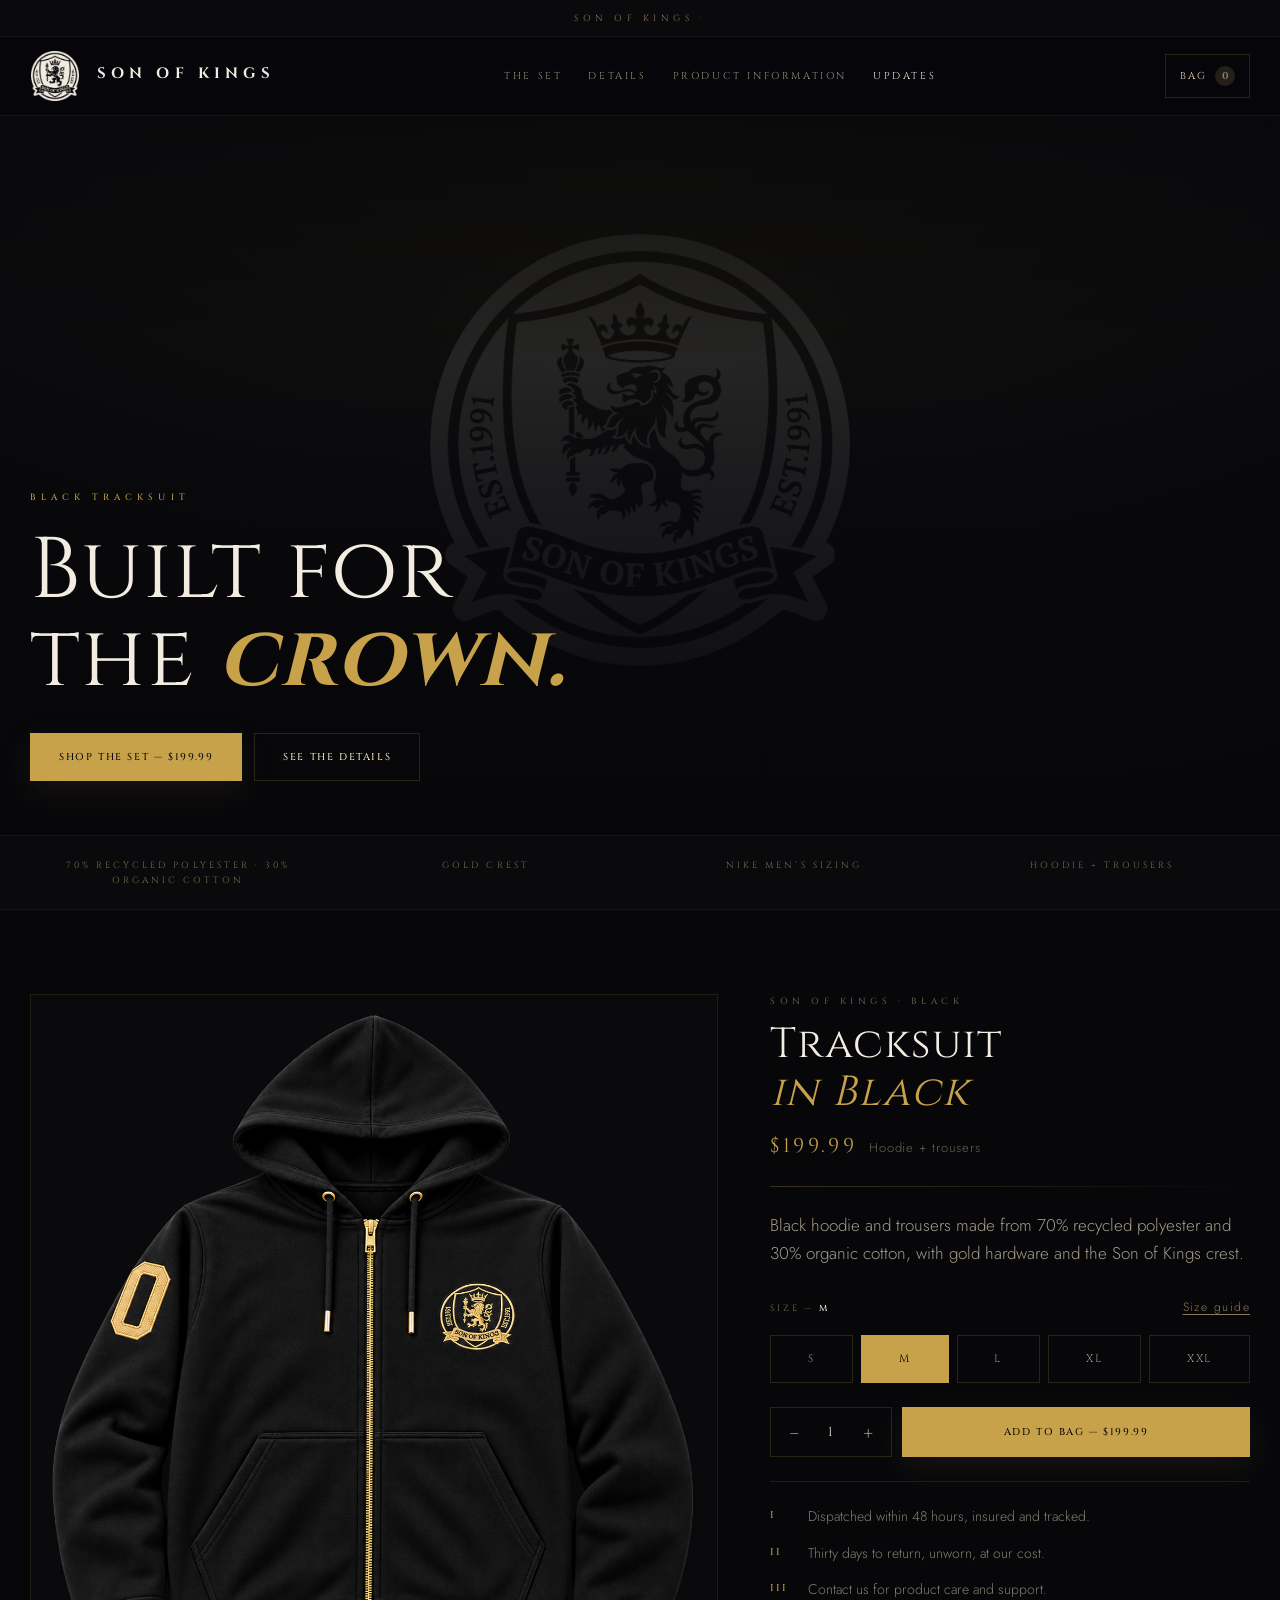
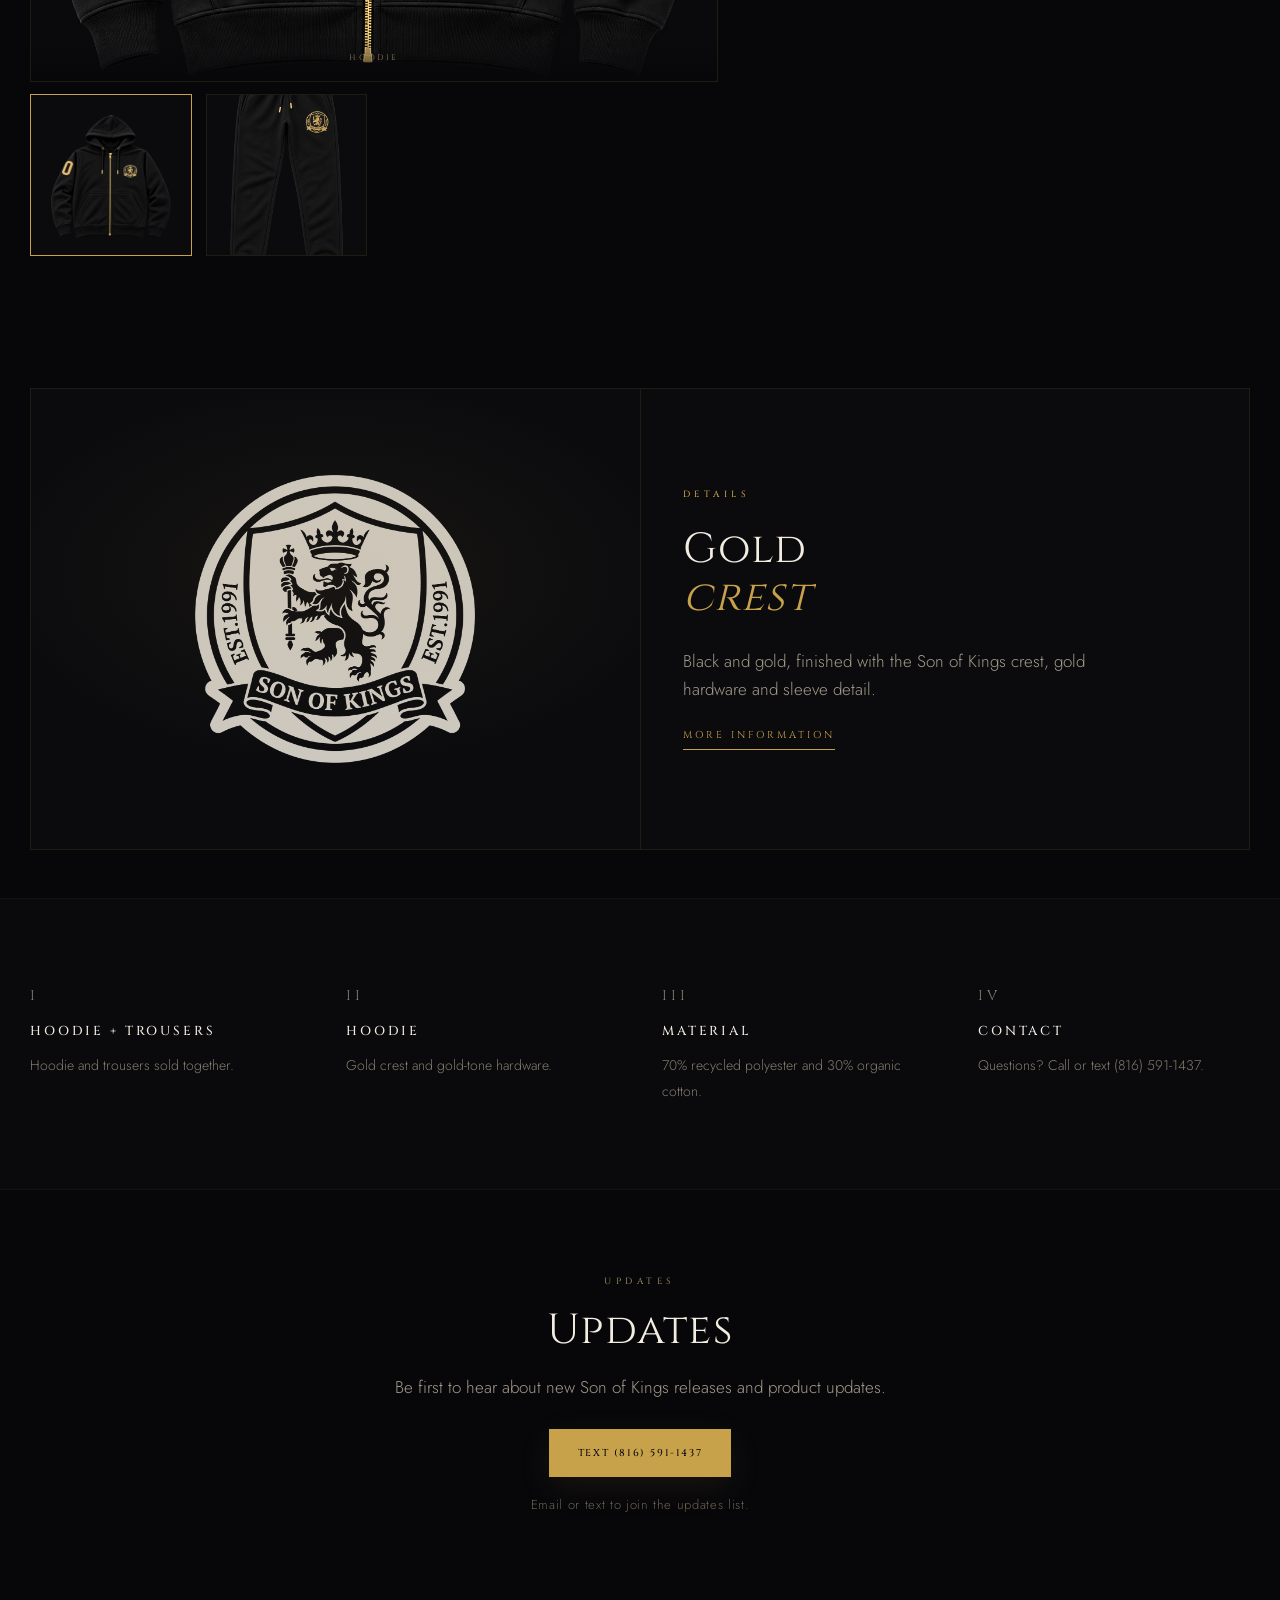
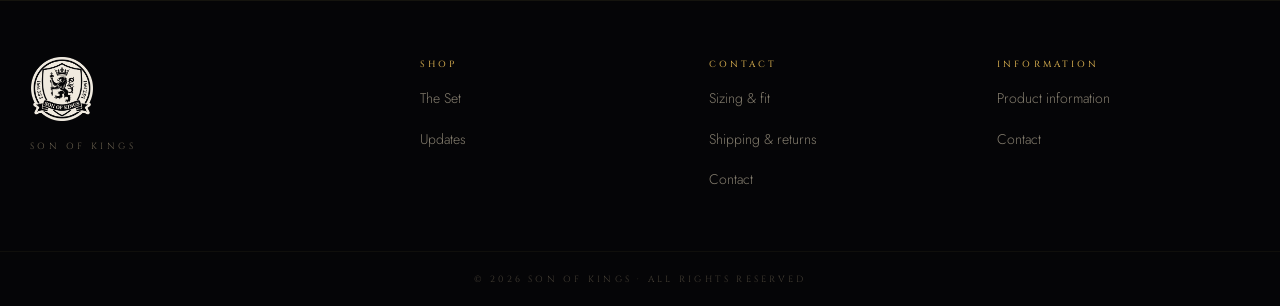
==== index.html @ e224e596 "Remove email option from updates section" ====
<!doctype html>
<html lang="en">
<head>
<meta charset="utf-8">
<meta name="viewport" content="width=device-width, initial-scale=1, viewport-fit=cover">
<title>Son of Kings — Black Tracksuit</title>
<meta name="description" content="Son of Kings presents the Crest Tracksuit in black: 70% recycled polyester and 30% organic cotton with signature gold detailing. $199.99.">
<meta name="theme-color" content="#07070a">
<meta name="color-scheme" content="dark">
<link rel="canonical" href="https://sonofkings.com/">

<meta property="og:type" content="website">
<meta property="og:site_name" content="Son of Kings">
<meta property="og:title" content="Son of Kings — Black Tracksuit">
<meta property="og:description" content="The Son of Kings Crest Tracksuit in black. 70% recycled polyester, 30% organic cotton, signature gold detailing.">
<meta property="og:image" content="assets/img/og-card.jpg">
<meta property="og:image:width" content="1200">
<meta property="og:image:height" content="630">
<meta name="twitter:card" content="summary_large_image">
<meta name="twitter:title" content="Son of Kings — Black Tracksuit">
<meta name="twitter:description" content="One set. Nothing else needed. An edition of one hundred and twenty.">
<meta name="twitter:image" content="assets/img/og-card.jpg">

<link rel="icon" href="assets/img/favicon.ico" sizes="any">
<link rel="apple-touch-icon" href="assets/img/apple-touch-icon.png">
<link rel="manifest" href="site.webmanifest">

<link rel="preload" href="assets/fonts/cinzel-latin.woff2" as="font" type="font/woff2" crossorigin>
<link rel="preload" href="assets/fonts/jost-latin.woff2" as="font" type="font/woff2" crossorigin>
<link rel="stylesheet" href="assets/css/site.css">
</head>
<body>

<a class="skip" href="#main">Skip to content</a>

<noscript>
  <p class="nojs-note">The bag needs JavaScript. To order without it, email
  <a href="mailto:MuhammadAsjad.RehmanHashmi@gmail.com?subject=Son%20of%20Kings%20order">MuhammadAsjad.RehmanHashmi@gmail.com</a>
  with your size.</p>
</noscript>

<p class="announce">SON OF KINGS · </p>

<header class="header">
  <div class="header__bar">
    <a class="brand" href="#main" aria-label="Son of Kings — home">
      <img src="assets/img/crest@480.png" alt="" width="480" height="493" fetchpriority="high" decoding="async">
      <span class="brand__lines">
        <span class="brand__name">SON OF KINGS</span>
        <span class="brand__sub"></span>
      </span>
    </a>

    <nav class="nav" aria-label="Primary">
      <a href="#product">The Set</a>
      <a href="#atelier">Details</a>
      <a href="#heritage">Product information</a>
      <a href="#club">Updates</a>
    </nav>

    <div class="header__actions">
      <button class="bag-btn" id="bag-open" type="button" aria-haspopup="dialog" aria-controls="bag">
        <span class="bag-btn__label">Bag</span>
        <span class="bag-btn__count" id="bag-count" data-empty="true" aria-hidden="true">0</span>
        <span class="vh" id="bag-count-text">Bag, 0 items</span>
      </button>
      <button class="burger" id="nav-open" type="button" aria-expanded="false" aria-controls="mobile-nav">
        <span></span>
        <span class="vh">Open menu</span>
      </button>
    </div>
  </div>
</header>

<div class="mobile-nav" id="mobile-nav" role="dialog" aria-modal="true" aria-label="Menu" hidden>
  <div class="mobile-nav__top">
    <button class="icon-btn" id="nav-close" type="button">×<span class="vh">Close menu</span></button>
  </div>
  <nav class="mobile-nav__list" aria-label="Mobile">
    <a href="#product">The Set</a>
    <a href="#atelier">Details</a>
    <a href="#heritage">Product information</a>
    <a href="#club">Updates</a>
  </nav>
  <div class="mobile-nav__foot">
    <p class="eyebrow"></p>
  </div>
</div>

<main id="main">

  <section class="hero" aria-labelledby="hero-title">
    <div class="hero__art" aria-hidden="true">
      <img src="assets/img/crest.png" alt="" width="960" height="987" decoding="async">
    </div>
    <div class="hero__scrim" aria-hidden="true"></div>
    <div class="hero__body">
      <p class="eyebrow hero__eyebrow">BLACK TRACKSUIT</p>
      <h1 id="hero-title">Built for the <em>crown.</em></h1>
      <div class="hero__cta">
        <a class="btn btn--gold" href="#product">SHOP THE SET — $199.99</a>
        <a class="btn btn--ghost" href="#atelier">SEE THE DETAILS</a>
      </div>
    </div>
  </section>

  <div class="specs">
    <ul>
      <li>70% Recycled Polyester · 30% Organic Cotton</li>
      <li>Gold Crest</li>
      <li>Nike Men’s Sizing</li>
      <li>Hoodie + Trousers</li>
    </ul>
  </div>

  <section class="section shell" id="product" aria-labelledby="product-title">
    <div class="product">

      <div class="gallery">
        <div class="gallery__stage">
          

          <figure class="plate plate--front" id="plate-front" data-active="true">
            <span class="plate__inner">
              <img class="plate__crest" src="assets/img/crest.png" alt="The Son of Kings crest: a crowned lion rampant on a shield, above a banner reading Son of Kings." width="960" height="987" decoding="async">
            </span>
            <figcaption class="plate__caption">Hoodie</figcaption>
          </figure>

          <figure class="plate plate--back" id="plate-back">
            <span class="plate__inner">
              <span class="plate__word">SON<br>OF KINGS</span>
              <img class="plate__crest" src="assets/img/crest@480.png" alt="" width="480" height="493" loading="lazy" decoding="async">
            </span>
            <figcaption class="plate__caption">Trousers</figcaption>
          </figure>

          
        </div>

        <div class="thumbs" role="group" aria-label="Choose a view">
          <button class="thumb" type="button" aria-pressed="true" data-view="front">
            <span class="plate plate--front" aria-hidden="true"><span class="plate__inner"><img class="plate__crest" src="assets/img/crest@480.png" alt="" width="480" height="493" loading="lazy" decoding="async"></span></span>
            <span class="vh">Front</span>
          </button>
          <button class="thumb" type="button" aria-pressed="false" data-view="back">
            <span class="plate plate--back" aria-hidden="true"><span class="plate__inner"><span class="plate__word">SON<br>OF KINGS</span><img class="plate__crest" src="assets/img/crest@480.png" alt="" width="480" height="493" loading="lazy" decoding="async"></span></span>
            <span class="vh">Reverse</span>
          </button>
          
        </div>
      </div>

      <div class="detail">
        <div class="detail__head">
          <p class="eyebrow">SON OF KINGS · BLACK</p>
          <h2 class="h2" id="product-title">Tracksuit<br><em>in Black</em></h2>
          <p class="detail__price">
            <b>$199.99</b>
            <span>Hoodie + trousers</span>
          </p>
        </div>

        <div class="rule-fade"></div>

        <p class="lede" style="max-width:52ch">Black hoodie and trousers made from 70% recycled polyester and 30% organic cotton, with gold hardware and the Son of Kings crest.</p>

        <div class="sizes">
          <div class="sizes__head">
            <p class="sizes__label">Size — <b id="size-current">M</b></p>
            <button class="sizes__toggle" id="guide-toggle" type="button" aria-expanded="false" aria-controls="size-guide">Size guide</button>
          </div>

          <div class="size-list" id="size-list" role="radiogroup" aria-label="Choose a size">
            <button class="size" type="button" role="radio" aria-checked="false" data-size="S" tabindex="-1">S</button>
            <button class="size" type="button" role="radio" aria-checked="true" data-size="M">M</button>
            <button class="size" type="button" role="radio" aria-checked="false" data-size="L" tabindex="-1">L</button>
            <button class="size" type="button" role="radio" aria-checked="false" data-size="XL" tabindex="-1">XL</button>
            <button class="size" type="button" role="radio" aria-checked="false" data-size="XXL" tabindex="-1">XXL</button>
          </div>

          <div class="guide" id="size-guide" hidden>
            <p class="guide__head">Nike Men’s Tops Alpha sizing</p>
            <p class="guide__note">Son of Kings uses Nike Men’s Tops Alpha sizing as its only sizing standard. Use the official Nike size guide for body measurements and fit guidance.</p>
            <a class="link-rule" href="https://www.nike.com/size-fit/mens_tops_alpha" target="_blank" rel="noopener noreferrer">Open Nike Men’s Tops Alpha size guide</a>
          </div>
        </div>

        <div class="buy">
          <div class="qty">
            <button id="qty-dec" type="button" aria-label="Decrease quantity">&minus;</button>
            <output id="qty-value" for="qty-dec qty-inc" aria-live="polite">1</output>
            <button id="qty-inc" type="button" aria-label="Increase quantity">+</button>
          </div>
          <button class="btn btn--gold" id="add-to-bag" type="button">Add to bag — $199.99</button>
        </div>

        <ul class="terms" id="terms">
          <li><b>I</b><span>Dispatched within 48 hours, insured and tracked.</span></li>
          <li><b>II</b><span>Thirty days to return, unworn, at our cost.</span></li>
          <li><b>III</b><span>Contact us for product care and support.</span></li>
        </ul>
      </div>
    </div>
  </section>

  <section class="section section--tight shell" id="atelier" aria-labelledby="atelier-title">
    <div class="atelier">
      <div class="atelier__art">
        <img src="assets/img/crest.png" alt="" width="960" height="987" loading="lazy" decoding="async">
      </div>
      <div class="atelier__body">
        <p class="eyebrow eyebrow--gold">Details</p>
        <h2 class="h2" id="atelier-title">Gold<br><em>crest</em></h2>
        <p class="lede" style="max-width:44ch">Black and gold, finished with the Son of Kings crest, gold hardware and sleeve detail.</p>
        <a class="link-rule" href="#heritage">More information</a>
      </div>
    </div>
  </section>

  <section class="heritage" id="heritage" aria-labelledby="heritage-title">
    <div class="section shell">
      <h2 class="vh" id="heritage-title">Product information</h2>
      <div class="heritage__grid">
        <div class="heritage__item">
          <p class="heritage__num">I</p>
          <h3>Hoodie + trousers</h3>
          <p>Hoodie and trousers sold together.</p>
        </div>
        <div class="heritage__item">
          <p class="heritage__num">II</p>
          <h3>Hoodie</h3>
          <p>Gold crest and gold-tone hardware.</p>
        </div>
        <div class="heritage__item">
          <p class="heritage__num">III</p>
          <h3>Material</h3>
          <p>70% recycled polyester and 30% organic cotton.</p>
        </div>
        <div class="heritage__item">
          <p class="heritage__num">IV</p>
          <h3>Contact</h3>
          <p>Questions? Call or text (816) 591-1437.</p>
        </div>
      </div>
    </div>
  </section>

  <section class="section shell" id="club" aria-labelledby="club-title">
    <div class="club">
      <p class="eyebrow">Updates</p>
      <h2 class="h2" id="club-title" style="max-width:22ch">Updates</h2>
      <p class="lede">Be first to hear about new Son of Kings releases and product updates.</p>
      <div class="club__actions">
        <a class="btn btn--gold" id="club-sms" href="#">Text</a>
      </div>
      <p class="club__note" id="club-note">Opens a message with your request ready to send.</p>
    </div>
  </section>

</main>

<footer class="footer">
  <div class="footer__grid shell">
    <div class="footer__brand">
      <img src="assets/img/crest@480.png" alt="" width="480" height="493" loading="lazy" decoding="async">
      <p>Son of Kings<br></p>
    </div>
    <nav class="footer__col" aria-labelledby="f-shop">
      <h2 id="f-shop">Shop</h2>
      <a href="#product">The Set</a>
      <a href="#club">Updates</a>
    </nav>
    <nav class="footer__col" aria-labelledby="f-care">
      <h2 id="f-care">Contact</h2>
      <a href="#size-guide" data-open-guide>Sizing &amp; fit</a>
      <a href="#terms">Shipping & returns</a>
      <a href="#atelier">Contact</a>
    </nav>
    <nav class="footer__col" aria-labelledby="f-house">
      <h2 id="f-house">Information</h2>
      <a href="#heritage">Product information</a>
      <a href="sms:+18165911437">Contact</a>
    </nav>
  </div>
  <p class="footer__base">© <span id="year">2026</span> Son of Kings · All rights reserved</p>
</footer>

<div class="bag" id="bag" role="dialog" aria-modal="true" aria-labelledby="bag-title" hidden>
  <div class="bag__scrim" data-bag-close></div>
  <aside class="bag__panel">
    <div class="bag__head">
      <h2 id="bag-title">Your bag</h2>
      <button class="icon-btn" id="bag-close" type="button">×<span class="vh">Close bag</span></button>
    </div>
    <div class="bag__body" id="bag-body"></div>
    <div class="bag__foot">
      <p class="bag__total"><span>Subtotal</span><span id="bag-total">$0.00</span></p>
      <p class="bag__note">Shipping details confirmed with your order.</p>
      <button class="btn btn--gold btn--block" id="checkout" type="button">Proceed to checkout</button>
    </div>
  </aside>
</div>

<div class="buybar" id="buybar" aria-hidden="true">
  <p class="buybar__price"><b>$199.99</b><span id="buybar-size">Size M</span></p>
  <button class="btn btn--gold" id="buybar-add" type="button" tabindex="-1">Add to bag</button>
</div>

<p class="toast" id="toast" role="status" aria-live="polite"></p>

<script type="application/ld+json">
{
  "@context": "https://schema.org",
  "@type": "Product",
  "name": "Son of Kings Crest Tracksuit in Black",
  "brand": { "@type": "Brand", "name": "Son of Kings" },
  "description": "Black hoodie and trouser tracksuit made from 70% recycled polyester and 30% organic cotton with signature gold Son of Kings detailing.",
  "image": "assets/img/og-card.jpg",
  "material": "70% recycled polyester / 30% organic cotton",
  "color": "Black",
  "offers": {
    "@type": "Offer",
    "price": "199.99",
    "priceCurrency": "USD",
    "availability": "https://schema.org/InStock",
    "itemCondition": "https://schema.org/NewCondition"
  }
}
</script>

<script src="assets/js/site.js" defer></script>
</body>
</html>
---- assets/css/site.css ----
/* ==========================================================================
   Son of Kings — house stylesheet
   Dark ground, gold hairlines, Cinzel display over Jost text.
   Mobile-first: single column by default, layout widens at 700 / 900 / 1100.
   ========================================================================== */

/* ---------- Fonts (self-hosted, no third-party requests) ---------- */
@font-face {
  font-family: 'Cinzel';
  font-style: normal;
  font-weight: 400 900;
  font-display: swap;
  src: url('../fonts/cinzel-latin.woff2') format('woff2');
  unicode-range: U+0000-00FF, U+0131, U+0152-0153, U+02BB-02BC, U+02C6, U+02DA,
    U+02DC, U+0304, U+0308, U+0329, U+2000-206F, U+20AC, U+2122, U+2191, U+2193,
    U+2212, U+2215, U+FEFF, U+FFFD;
}
@font-face {
  font-family: 'Cinzel';
  font-style: normal;
  font-weight: 400 900;
  font-display: swap;
  src: url('../fonts/cinzel-latin-ext.woff2') format('woff2');
  unicode-range: U+0100-02BA, U+02BD-02C5, U+02C7-02CC, U+02CE-02D7, U+02DD-02FF,
    U+0304, U+0308, U+0329, U+1D00-1DBF, U+1E00-1E9F, U+1EF2-1EFF, U+2020,
    U+20A0-20AB, U+20AD-20C0, U+2113, U+2C60-2C7F, U+A720-A7FF;
}
@font-face {
  font-family: 'Jost';
  font-style: normal;
  font-weight: 200 600;
  font-display: swap;
  src: url('../fonts/jost-latin.woff2') format('woff2');
  unicode-range: U+0000-00FF, U+0131, U+0152-0153, U+02BB-02BC, U+02C6, U+02DA,
    U+02DC, U+0304, U+0308, U+0329, U+2000-206F, U+20AC, U+2122, U+2191, U+2193,
    U+2212, U+2215, U+FEFF, U+FFFD;
}
@font-face {
  font-family: 'Jost';
  font-style: normal;
  font-weight: 200 600;
  font-display: swap;
  src: url('../fonts/jost-latin-ext.woff2') format('woff2');
  unicode-range: U+0100-02BA, U+02BD-02C5, U+02C7-02CC, U+02CE-02D7, U+02DD-02FF,
    U+0304, U+0308, U+0329, U+1D00-1DBF, U+1E00-1E9F, U+1EF2-1EFF, U+2020,
    U+20A0-20AB, U+20AD-20C0, U+2113, U+2C60-2C7F, U+A720-A7FF;
}

/* ---------- Tokens ---------- */
:root {
  --ink:        #07070a;
  --ink-raised: #0a0a0d;
  --ink-panel:  #0b0b0e;
  --ink-deep:   #050507;

  --rule:       #15140e;
  --rule-lit:   #1f1c14;
  --rule-edge:  #2a2418;

  --cream:      #f2ece1;
  --body:       #a39b89;
  --muted:      #847d6e;
  --faint:      #6b6250;

  --gold:       #c8a24a;
  --gold-lit:   #f0e2b8;
  --gold-dim:   #8d7d57;

  --display: 'Cinzel', 'Times New Roman', Georgia, serif;
  --text: 'Jost', ui-sans-serif, system-ui, -apple-system, 'Segoe UI', sans-serif;

  --shell: 1360px;
  --gut: 20px;
  --header-h: 68px;

  --ease: cubic-bezier(.22, .61, .36, 1);
}

@media (min-width: 700px) { :root { --gut: 30px; --header-h: 78px; } }

/* ---------- Reset ---------- */
*, *::before, *::after { box-sizing: border-box; }
* { margin: 0; padding: 0; }

html {
  background: var(--ink);
  -webkit-text-size-adjust: 100%;
  scroll-behavior: smooth;
  /* Anchored sections must clear the sticky header. */
  scroll-padding-top: calc(var(--header-h) + 12px);
}

body {
  background: var(--ink);
  color: var(--cream);
  font-family: var(--text);
  font-weight: 300;
  font-size: 16px;
  line-height: 1.6;
  min-height: 100svh;
  overflow-x: hidden;
  -webkit-font-smoothing: antialiased;
  text-rendering: optimizeLegibility;
}

/* height:auto lets the width/height attributes act purely as an aspect-ratio
   hint; without it the attribute height wins and images stretch. */
img, svg { display: block; max-width: 100%; height: auto; }
button, input, select, textarea { font: inherit; color: inherit; }
button { background: none; border: none; cursor: pointer; }
ul, ol { list-style: none; }

a { color: var(--gold); text-decoration: none; transition: color .2s var(--ease); }
a:hover { color: var(--gold-lit); }

::selection { background: var(--gold); color: var(--ink); }

:focus-visible {
  outline: 2px solid var(--gold);
  outline-offset: 3px;
  border-radius: 1px;
}
:focus:not(:focus-visible) { outline: none; }

@media (prefers-reduced-motion: reduce) {
  html { scroll-behavior: auto; }
  *, *::before, *::after {
    animation-duration: .01ms !important;
    animation-iteration-count: 1 !important;
    transition-duration: .01ms !important;
  }
}

/* ---------- Primitives ---------- */
.shell {
  width: 100%;
  max-width: var(--shell);
  margin-inline: auto;
  padding-inline: var(--gut);
}

.skip {
  position: absolute;
  left: 12px;
  top: -100px;
  z-index: 200;
  background: var(--gold);
  color: var(--ink);
  padding: 12px 20px;
  font-family: var(--display);
  font-size: 11px;
  letter-spacing: .24em;
  text-transform: uppercase;
  transition: top .2s var(--ease);
}
.skip:focus { top: 12px; color: var(--ink); }

.eyebrow {
  font-family: var(--display);
  font-size: 9px;
  font-weight: 500;
  letter-spacing: .5em;
  text-transform: uppercase;
  color: var(--gold-dim);
}
.eyebrow--gold { color: var(--gold); }

.h2 {
  font-family: var(--display);
  font-weight: 400;
  font-size: clamp(25px, 4.4vw, 42px);
  line-height: 1.16;
  letter-spacing: .03em;
  text-wrap: balance;
}
.h2 em { font-style: italic; color: var(--gold); }

.lede {
  font-size: clamp(15px, 1.4vw, 17px);
  line-height: 1.9;
  color: var(--body);
  text-wrap: pretty;
}

.rule-fade { height: 1px; background: linear-gradient(90deg, #3a3120, transparent); }

/* Buttons — 48px minimum hit area on every touch target. */
.btn {
  display: inline-flex;
  align-items: center;
  justify-content: center;
  gap: 10px;
  min-height: 48px;
  padding: 14px 28px;
  font-family: var(--display);
  font-weight: 600;
  font-size: 10px;
  letter-spacing: .3em;
  text-transform: uppercase;
  text-align: center;
  border: 1px solid transparent;
  transition: background .22s var(--ease), color .22s var(--ease),
              border-color .22s var(--ease);
}
.btn--gold { background: var(--gold); color: var(--ink); }
.btn--gold:hover { background: var(--gold-lit); color: var(--ink); }
.btn--ghost { border-color: var(--rule-edge); color: var(--gold-lit); }
.btn--ghost:hover { border-color: var(--gold); background: #100e09; color: var(--gold-lit); }
.btn--block { width: 100%; }
.btn[disabled] { opacity: .45; cursor: not-allowed; }

.link-rule {
  display: inline-block;
  align-self: flex-start;
  border-bottom: 1px solid var(--gold);
  padding-bottom: 6px;
  font-family: var(--display);
  font-size: 10px;
  letter-spacing: .3em;
  text-transform: uppercase;
  color: var(--gold);
  transition: color .2s var(--ease), border-color .2s var(--ease);
}
.link-rule:hover { color: var(--cream); border-color: var(--cream); }

.vh {
  position: absolute !important;
  width: 1px; height: 1px;
  margin: -1px; padding: 0;
  overflow: hidden;
  clip: rect(0 0 0 0);
  clip-path: inset(50%);
  white-space: nowrap;
}

/* ---------- Announcement ---------- */
.announce {
  background: var(--ink-raised);
  border-bottom: 1px solid #17150f;
  text-align: center;
  padding: 10px var(--gut);
  font-family: var(--display);
  font-size: 8px;
  letter-spacing: .38em;
  color: var(--gold-dim);
  text-transform: uppercase;
}
@media (min-width: 700px) { .announce { font-size: 9px; letter-spacing: .5em; padding: 11px 20px; } }

/* ---------- Header ---------- */
.header {
  position: sticky;
  top: 0;
  z-index: 40;
  background: rgba(7, 7, 10, .9);
  -webkit-backdrop-filter: blur(14px);
  backdrop-filter: blur(14px);
  border-bottom: 1px solid var(--rule);
}
.header__bar {
  max-width: var(--shell);
  margin-inline: auto;
  padding: 10px var(--gut);
  display: flex;
  align-items: center;
  gap: 16px;
  min-height: var(--header-h);
}
.brand {
  display: flex;
  align-items: center;
  gap: 10px;
  min-width: 0;
  flex: 0 1 auto;
  color: var(--cream);
}
.brand:hover { color: var(--cream); }
.brand img { height: 38px; width: 38px; flex: none; object-fit: contain; }
.brand__lines { display: flex; flex-direction: column; min-width: 0; }
.brand__name,
.brand__sub {
  display: block;
  font-family: var(--display);
  line-height: 1;
  white-space: nowrap;
}
.brand__name {
  font-weight: 700;
  font-size: 12px;
  letter-spacing: .22em;
  padding-left: .22em;
}
.brand__sub {
  font-size: 7px;
  letter-spacing: .34em;
  color: #7d6f4d;
  margin-top: 5px;
  padding-left: .34em;
}
/* Below ~360px the tagline is the first thing to go. */
@media (max-width: 359px) {
  .brand img { height: 34px; width: 34px; }
  .brand__sub { display: none; }
}
@media (min-width: 480px) {
  .brand img { height: 42px; width: 42px; }
  .brand__name { font-size: 13px; letter-spacing: .3em; padding-left: .3em; }
  .brand__sub { font-size: 7px; letter-spacing: .44em; padding-left: .44em; }
}
@media (min-width: 700px) {
  .brand { gap: 12px; }
  .brand img { height: 50px; width: 50px; }
  .brand__name { font-size: 15px; letter-spacing: .34em; padding-left: .34em; }
  .brand__sub { font-size: 8px; letter-spacing: .5em; padding-left: .5em; }
}

.nav { display: none; }
@media (min-width: 900px) {
  .nav {
    display: flex;
    gap: 26px;
    flex: 1;
    justify-content: center;
    font-family: var(--display);
    font-size: 10px;
    letter-spacing: .26em;
    text-transform: uppercase;
  }
  .nav a { color: #968e7c; padding: 6px 0; }
  .nav a:hover, .nav a[aria-current='true'] { color: var(--cream); }
}

.header__actions { display: flex; align-items: center; gap: 8px; margin-left: auto; flex: none; }
.header__bar > .brand { margin-right: auto; }

.bag-btn {
  display: inline-flex;
  align-items: center;
  gap: 8px;
  min-height: 44px;
  padding: 10px 14px;
  border: 1px solid var(--rule-edge);
  color: var(--gold-lit);
  font-family: var(--display);
  font-size: 10px;
  letter-spacing: .2em;
  text-transform: uppercase;
  transition: border-color .2s var(--ease), background .2s var(--ease);
}
.bag-btn:hover { border-color: var(--gold); background: #100e09; }
.bag-btn__count {
  min-width: 20px;
  height: 20px;
  display: inline-grid;
  place-items: center;
  padding: 0 5px;
  background: var(--gold);
  color: var(--ink);
  font-size: 10px;
  font-weight: 700;
  letter-spacing: 0;
  border-radius: 10px;
}
.bag-btn__count[data-empty='true'] { background: #241f18; color: var(--muted); }
.bag-btn__label { display: none; }
@media (min-width: 360px) { .bag-btn__label { display: inline; } }

.burger {
  display: inline-grid;
  place-items: center;
  width: 46px;
  height: 46px;
  border: 1px solid var(--rule-edge);
  color: var(--gold-lit);
}
.burger:hover { border-color: var(--gold); }
.burger span {
  display: block;
  width: 17px;
  height: 1px;
  background: currentColor;
  box-shadow: 0 -5px 0 currentColor, 0 5px 0 currentColor;
}
@media (min-width: 900px) { .burger { display: none; } }

/* Mobile nav sheet */
.mobile-nav {
  position: fixed;
  inset: 0;
  z-index: 70;
  background: rgba(5, 5, 7, .985);
  -webkit-backdrop-filter: blur(20px);
  backdrop-filter: blur(20px);
  display: flex;
  flex-direction: column;
  padding: 18px var(--gut) calc(30px + env(safe-area-inset-bottom, 0px));
  padding-top: calc(18px + env(safe-area-inset-top, 0px));
}
.mobile-nav[hidden] { display: none !important; }
.mobile-nav__top { display: flex; justify-content: flex-end; }
.mobile-nav__list {
  display: flex;
  flex-direction: column;
  gap: 4px;
  margin-top: 24px;
}
.mobile-nav__list a {
  font-family: var(--display);
  font-size: 15px;
  letter-spacing: .24em;
  text-transform: uppercase;
  color: var(--cream);
  padding: 18px 2px;
  border-bottom: 1px solid var(--rule);
}
.mobile-nav__list a:hover { color: var(--gold); }
.mobile-nav__foot { margin-top: auto; padding-top: 28px; }

.icon-btn {
  display: inline-grid;
  place-items: center;
  width: 46px;
  height: 46px;
  color: var(--muted);
  font-size: 24px;
  line-height: 1;
  border: 1px solid transparent;
}
.icon-btn:hover { color: var(--gold); border-color: var(--rule-edge); }

/* ---------- Hero ---------- */
.hero {
  position: relative;
  display: flex;
  align-items: flex-end;
  min-height: min(84svh, 720px);
  border-bottom: 1px solid var(--rule);
  background: var(--ink-raised);
  overflow: hidden;
}
.hero__art {
  position: absolute;
  inset: 0;
  display: grid;
  place-items: center;
  background:
    radial-gradient(120% 90% at 50% 8%, #16140e 0%, #0a0a0d 55%, #07070a 100%);
}
.hero__art img {
  width: min(58%, 420px);
  opacity: .12;
  filter: saturate(0);
  transform: translateY(-6%);
}
.hero__scrim {
  position: absolute;
  inset: 0;
  background: linear-gradient(180deg,
    rgba(7,7,10,.74) 0%, rgba(7,7,10,.16) 34%, rgba(7,7,10,.96) 100%);
}
.hero__body {
  position: relative;
  width: 100%;
  max-width: var(--shell);
  margin-inline: auto;
  padding: 96px var(--gut) 48px;
  display: flex;
  flex-direction: column;
  gap: 20px;
  animation: rise .7s var(--ease) both;
}
.hero h1 {
  font-family: var(--display);
  font-weight: 400;
  font-size: clamp(34px, 7.4vw, 86px);
  line-height: 1.02;
  letter-spacing: .015em;
  max-width: 17ch;
  text-wrap: balance;
}
.hero h1 em { font-style: italic; font-weight: 700; color: var(--gold); }
.hero__eyebrow { letter-spacing: .42em; color: var(--gold); }
.hero__cta { display: flex; gap: 12px; flex-wrap: wrap; align-items: center; padding-top: 6px; }
/* Ragged half-width buttons read as a mistake on a phone; stack them full width. */
@media (max-width: 559px) {
  .hero__cta { flex-direction: column; align-items: stretch; }
  .hero__cta .btn { width: 100%; }
}
@media (min-width: 700px) {
  .hero__body { padding: 120px var(--gut) 54px; gap: 24px; }
  .hero__eyebrow { letter-spacing: .56em; }
}

@keyframes rise { from { opacity: 0; transform: translateY(14px); } to { opacity: 1; transform: none; } }

/* ---------- Spec strip ---------- */
.specs {
  border-bottom: 1px solid var(--rule);
  background: var(--ink-raised);
}
.specs ul {
  max-width: var(--shell);
  margin-inline: auto;
  padding: 20px var(--gut);
  display: grid;
  grid-template-columns: repeat(2, 1fr);
  gap: 16px 12px;
  font-family: var(--display);
  font-size: 8px;
  letter-spacing: .26em;
  text-transform: uppercase;
  color: #7d6f4d;
  text-align: center;
}
@media (min-width: 700px) {
  .specs ul {
    grid-template-columns: repeat(4, 1fr);
    font-size: 9px;
    letter-spacing: .34em;
    padding: 22px var(--gut);
  }
}

/* ---------- Section rhythm ---------- */
.section { padding-block: 64px; }
@media (min-width: 900px) { .section { padding-block: 84px; } }
.section--tight { padding-block: 48px; }

/* ---------- Product ---------- */
.product {
  display: grid;
  gap: 40px;
  align-items: start;
  /* Clears the fixed buy bar, which is only ever shown over this section. */
  padding-bottom: calc(76px + env(safe-area-inset-bottom, 0px));
}
@media (min-width: 1000px) { .product { padding-bottom: 0; } }
/* Single column: keep the block to a readable width instead of letting the
   stage grow to a full-bleed 700px-tall square. */
@media (max-width: 999px) {
  .product > * { width: 100%; max-width: 560px; margin-inline: auto; }
}
@media (min-width: 1000px) {
  .product { grid-template-columns: minmax(0, 1fr) minmax(360px, 480px); gap: 52px; }
}

/* Gallery */
.gallery { display: flex; flex-direction: column; gap: 12px; min-width: 0; }
.gallery__stage {
  position: relative;
  border: 1px solid var(--rule-lit);
  background: var(--ink-panel);
  aspect-ratio: 4 / 5;
  overflow: hidden;
}
@media (min-width: 620px) { .gallery__stage { aspect-ratio: 1 / 1; } }
.gallery__badge {
  position: absolute;
  top: 12px;
  left: 12px;
  z-index: 2;
  background: rgba(7,7,10,.8);
  border: 1px solid rgba(200,162,74,.42);
  color: var(--gold);
  font-family: var(--display);
  font-size: 8px;
  letter-spacing: .28em;
  padding: 6px 10px;
  text-transform: uppercase;
}
@media (min-width: 700px) {
  .gallery__badge { top: 16px; left: 16px; font-size: 9px; letter-spacing: .3em; padding: 7px 11px; }
}

/* Plates: composed panels standing in for photography.
   Swap in real shots via SITE.photos in assets/js/site.js. */
.plate {
  position: absolute;
  inset: 0;
  display: grid;
  place-items: center;
  opacity: 0;
  visibility: hidden;
  transition: opacity .4s var(--ease);
}
.plate[data-active='true'] { opacity: 1; visibility: visible; }
.plate__photo { width: 100%; height: 100%; object-fit: cover; }

.plate__inner {
  position: absolute;
  inset: 0;
  display: grid;
  place-items: center;
  padding: 10%;
  overflow: hidden;
}
.plate__crest { width: min(68%, 440px); opacity: .9; }
.plate__caption {
  position: absolute;
  left: 0; right: 0; bottom: 0;
  padding: 16px 14px;
  text-align: center;
  font-family: var(--display);
  font-size: 8px;
  letter-spacing: .3em;
  text-transform: uppercase;
  color: var(--gold-dim);
  background: linear-gradient(180deg, transparent, rgba(7,7,10,.92));
}

.plate--front .plate__inner { background: radial-gradient(90% 70% at 50% 34%, #14120c 0%, #0b0b0e 70%); }
.plate--front .plate__crest { opacity: .96; }

.plate--back .plate__inner {
  background: linear-gradient(170deg, #101009 0%, #09090c 60%);
  align-content: center;
  gap: 18px;
}
.plate--back .plate__word {
  font-family: var(--display);
  font-weight: 400;
  font-size: clamp(16px, 4.6vw, 30px);
  letter-spacing: .34em;
  color: var(--cream);
  text-align: center;
  padding-left: .34em;
  line-height: 1.8;
}
.plate--back .plate__crest { width: min(34%, 150px); opacity: .5; }

/* Detail plate zooms the crest so the crowned lion reads as a close crop.
   Absolutely positioned rather than grid-centred: an item taller than its
   container grows the implicit row instead of centring in it, which pins the
   image to the top and makes the crop depend on the container's aspect ratio.
   left/top 50% + translate(-50%,-50%) centres it deterministically; the second
   translate then re-centres on the crest point at 46% / 38%. */
.plate--detail .plate__inner { padding: 0; background: #0d0c08; display: block; }
.plate--detail img {
  position: absolute;
  left: 50%;
  top: 50%;
  width: 240%;
  max-width: none;
  transform: translate(-50%, -50%) translate(4%, 12%);
  opacity: .92;
}

.plate--edition .plate__inner {
  background: linear-gradient(200deg, #121009 0%, #08080b 70%);
  align-content: center;
  gap: 14px;
  text-align: center;
}
.plate--edition .plate__numeral {
  font-family: var(--display);
  font-weight: 400;
  font-size: clamp(40px, 12vw, 84px);
  letter-spacing: .1em;
  color: var(--gold);
  line-height: 1;
}
.plate--edition .plate__sub {
  font-family: var(--display);
  font-size: 9px;
  letter-spacing: .4em;
  text-transform: uppercase;
  color: var(--gold-dim);
}

/* Thumbnails */
.thumbs { display: grid; grid-template-columns: repeat(4, 1fr); gap: 10px; }
@media (min-width: 700px) { .thumbs { gap: 14px; } }
.thumb {
  position: relative;
  border: 1px solid var(--rule-lit);
  background: var(--ink-panel);
  aspect-ratio: 1 / 1;
  overflow: hidden;
  transition: border-color .2s var(--ease);
}
.thumb:hover { border-color: #3a3120; }
.thumb[aria-pressed='true'] { border-color: var(--gold); }
.thumb > * { position: absolute; inset: 0; }
.thumb .plate { opacity: 1; visibility: visible; }
.thumb .plate__caption { display: none; }
.thumb .plate__crest { width: 62%; }
.thumb .plate--back .plate__word { font-size: 7px; letter-spacing: .2em; padding-left: .2em; }
.thumb .plate--back .plate__crest { width: 38%; }
.thumb .plate--edition .plate__numeral { font-size: 22px; }
.thumb .plate--edition .plate__sub { display: none; }

/* Detail column */
.detail { display: flex; flex-direction: column; gap: 24px; min-width: 0; }
@media (min-width: 1000px) {
  .detail { position: sticky; top: calc(var(--header-h) + 20px); }
}
.detail__head { display: flex; flex-direction: column; gap: 12px; }
.detail__price { display: flex; align-items: baseline; gap: 12px; flex-wrap: wrap; }
.detail__price b {
  font-family: var(--display);
  font-weight: 400;
  font-size: 20px;
  letter-spacing: .18em;
  color: var(--gold);
}
.detail__price span { font-size: 13px; color: var(--faint); letter-spacing: .06em; }

/* Size picker */
.sizes { display: flex; flex-direction: column; gap: 12px; }
.sizes__head {
  display: flex;
  justify-content: space-between;
  align-items: baseline;
  gap: 12px;
  flex-wrap: wrap;
}
.sizes__label {
  font-family: var(--display);
  font-size: 9px;
  letter-spacing: .32em;
  color: #7d6f4d;
  text-transform: uppercase;
}
.sizes__label b { color: var(--cream); font-weight: 500; }
.sizes__toggle {
  font-size: 12px;
  letter-spacing: .12em;
  color: var(--gold-dim);
  text-decoration: underline;
  text-underline-offset: 3px;
  padding: 6px 0;
  min-height: 32px;
}
.sizes__toggle:hover { color: var(--gold); }

.size-list { display: flex; gap: 8px; flex-wrap: wrap; }
.size {
  flex: 1 1 auto;
  min-width: 56px;
  min-height: 48px;
  padding: 12px 14px;
  border: 1px solid var(--rule-edge);
  color: #968e7c;
  font-family: var(--display);
  font-size: 11px;
  letter-spacing: .16em;
  transition: border-color .2s var(--ease), background .2s var(--ease), color .2s var(--ease);
}
.size:hover { border-color: var(--gold); color: var(--cream); }
.size[aria-checked='true'] { background: var(--gold); border-color: var(--gold); color: var(--ink); }

.guide {
  border: 1px solid var(--rule-lit);
  background: var(--ink-panel);
  padding: 16px;
  display: flex;
  flex-direction: column;
  gap: 8px;
}
.guide[hidden] { display: none; }
.guide__head {
  font-family: var(--display);
  font-size: 9px;
  letter-spacing: .32em;
  color: var(--gold);
  text-transform: uppercase;
}
.guide table { width: 100%; border-collapse: collapse; font-size: 13px; color: #8f8878; }
.guide th, .guide td { text-align: left; padding: 8px 0; border-bottom: 1px solid #141209; font-weight: 400; }
.guide th:first-child { font-family: var(--display); letter-spacing: .14em; color: #c0b8a4; }
.guide td { text-align: right; }
.guide__note { font-size: 12px; color: var(--faint); line-height: 1.7; }

/* Quantity + add */
.buy { display: flex; gap: 10px; flex-wrap: wrap; align-items: stretch; }
.qty { display: flex; align-items: center; border: 1px solid var(--rule-edge); flex: none; }
.qty button {
  width: 46px;
  min-height: 48px;
  color: #968e7c;
  font-size: 18px;
  line-height: 1;
  transition: color .2s var(--ease);
}
.qty button:hover:not([disabled]) { color: var(--gold); }
.qty output {
  font-family: var(--display);
  font-size: 13px;
  letter-spacing: .12em;
  min-width: 28px;
  text-align: center;
}
.buy .btn--gold { flex: 1 1 200px; }

.terms {
  display: flex;
  flex-direction: column;
  gap: 12px;
  border-top: 1px solid var(--rule-lit);
  padding-top: 22px;
  font-size: 14px;
  line-height: 1.75;
  color: var(--muted);
}
.terms li { display: flex; gap: 14px; }
.terms b {
  font-family: var(--display);
  color: var(--gold);
  font-size: 10px;
  font-weight: 500;
  letter-spacing: .2em;
  min-width: 24px;
  padding-top: 3px;
}

/* ---------- Atelier ---------- */
.atelier {
  display: grid;
  gap: 1px;
  background: var(--rule-lit);
  border: 1px solid var(--rule-lit);
}
@media (min-width: 860px) { .atelier { grid-template-columns: 1fr 1fr; } }
.atelier__art {
  background: var(--ink-panel);
  min-height: 300px;
  display: grid;
  place-items: center;
  padding: 40px;
  position: relative;
  overflow: hidden;
}
.atelier__art::after {
  content: '';
  position: absolute;
  inset: 0;
  background: radial-gradient(80% 60% at 50% 40%, rgba(200,162,74,.07), transparent 70%);
}
.atelier__art img { width: min(62%, 280px); opacity: .85; }
@media (min-width: 860px) { .atelier__art { min-height: 460px; } }
.atelier__body {
  background: var(--ink-panel);
  padding: 44px var(--gut);
  display: flex;
  flex-direction: column;
  justify-content: center;
  gap: 20px;
}
@media (min-width: 700px) { .atelier__body { padding: 58px 42px; gap: 24px; } }

/* ---------- Heritage ---------- */
.heritage {
  border-top: 1px solid var(--rule);
  border-bottom: 1px solid var(--rule);
  background: var(--ink-raised);
}
.heritage__grid {
  display: grid;
  gap: 32px;
  grid-template-columns: 1fr;
}
@media (min-width: 620px) { .heritage__grid { grid-template-columns: repeat(2, 1fr); gap: 40px; } }
@media (min-width: 1000px) { .heritage__grid { grid-template-columns: repeat(4, 1fr); gap: 44px; } }
.heritage__item { display: flex; flex-direction: column; gap: 12px; }
.heritage__num { font-family: var(--display); font-size: 11px; letter-spacing: .3em; color: var(--gold); }
.heritage__item h3 {
  font-family: var(--display);
  font-size: 13px;
  font-weight: 500;
  letter-spacing: .22em;
  text-transform: uppercase;
}
.heritage__item p { font-size: 14px; line-height: 1.85; color: var(--muted); }

/* ---------- Club ---------- */
.club { display: flex; flex-direction: column; align-items: center; gap: 18px; text-align: center; }
.club .lede { max-width: 50ch; }
.club__actions {
  display: flex;
  flex-direction: column;
  align-items: center;
  gap: 14px;
  padding-top: 10px;
  width: 100%;
  max-width: 560px;
}
.club__actions .btn { width: 100%; }
@media (min-width: 560px) {
  .club__actions { flex-direction: row; justify-content: center; }
  .club__actions .btn { width: auto; }
}
.club__note { font-size: 13px; color: var(--faint); letter-spacing: .05em; }

/* ---------- Footer ---------- */
.footer { border-top: 1px solid var(--rule); background: var(--ink-deep); }
.footer__grid {
  display: grid;
  gap: 32px;
  grid-template-columns: 1fr;
  padding-block: 48px;
}
@media (min-width: 560px) { .footer__grid { grid-template-columns: repeat(2, 1fr); } }
@media (min-width: 980px) { .footer__grid { grid-template-columns: 1.4fr repeat(3, 1fr); gap: 36px; padding-block: 56px; } }
.footer__brand { display: flex; flex-direction: column; gap: 16px; }
.footer__brand img { height: 64px; width: 64px; object-fit: contain; }
.footer__brand p {
  font-family: var(--display);
  font-size: 9px;
  letter-spacing: .38em;
  color: var(--faint);
  text-transform: uppercase;
  line-height: 2.1;
}
.footer__col { display: flex; flex-direction: column; gap: 10px; font-size: 14px; }
.footer__col h2 {
  font-family: var(--display);
  font-size: 9px;
  font-weight: 500;
  letter-spacing: .34em;
  color: var(--gold);
  text-transform: uppercase;
  margin-bottom: 2px;
}
.footer__col a { color: var(--muted); padding: 4px 0; }
.footer__col a:hover { color: var(--gold-lit); }
.footer__base {
  border-top: 1px solid #100f0c;
  padding: 18px var(--gut) calc(18px + env(safe-area-inset-bottom, 0px));
  text-align: center;
  font-family: var(--display);
  font-size: 8px;
  letter-spacing: .3em;
  color: #453f35;
  text-transform: uppercase;
  line-height: 2;
}
@media (min-width: 700px) { .footer__base { font-size: 9px; letter-spacing: .36em; } }

/* ---------- Bag drawer ---------- */
.bag { position: fixed; inset: 0; z-index: 80; display: flex; justify-content: flex-end; }
.bag[hidden] { display: none !important; }
.bag__scrim { position: absolute; inset: 0; background: rgba(3,3,5,.74); animation: fade .25s var(--ease) both; }
.bag__panel {
  position: relative;
  width: min(430px, 100%);
  height: 100%;
  background: var(--ink-raised);
  border-left: 1px solid var(--rule-edge);
  display: flex;
  flex-direction: column;
  animation: slide .28s var(--ease) both;
  padding-top: env(safe-area-inset-top, 0px);
}
@keyframes fade { from { opacity: 0 } to { opacity: 1 } }
@keyframes slide { from { transform: translateX(22px); opacity: 0 } to { transform: none; opacity: 1 } }

.bag__head {
  display: flex;
  justify-content: space-between;
  align-items: center;
  gap: 12px;
  padding: 14px 14px 14px 20px;
  border-bottom: 1px solid var(--rule-lit);
}
.bag__head h2 {
  font-family: var(--display);
  font-weight: 400;
  font-size: 12px;
  letter-spacing: .32em;
  text-transform: uppercase;
}
.bag__body { flex: 1; overflow-y: auto; -webkit-overflow-scrolling: touch; padding: 16px; display: flex; flex-direction: column; gap: 12px; }
.bag__empty {
  font-family: var(--display);
  font-size: 10px;
  letter-spacing: .26em;
  color: var(--faint);
  text-transform: uppercase;
  padding: 8px 4px;
}

.line { display: flex; gap: 14px; align-items: flex-start; border: 1px solid var(--rule-lit); padding: 12px; }
.line__art {
  width: 58px;
  height: 72px;
  flex: none;
  background: #0e0e11;
  display: grid;
  place-items: center;
  padding: 8px;
}
.line__art img { width: 100%; object-fit: contain; opacity: .9; }
.line__body { flex: 1; display: flex; flex-direction: column; gap: 6px; min-width: 0; }
.line__name {
  font-family: var(--display);
  font-size: 12px;
  letter-spacing: .14em;
  text-transform: uppercase;
}
.line__meta { font-size: 13px; color: var(--muted); }
.line__foot { display: flex; align-items: center; justify-content: space-between; gap: 10px; margin-top: 2px; }
.line__qty { display: flex; align-items: center; border: 1px solid var(--rule-edge); }
.line__qty button { width: 34px; height: 34px; color: #968e7c; font-size: 15px; line-height: 1; }
.line__qty button:hover { color: var(--gold); }
.line__qty output { min-width: 24px; text-align: center; font-size: 13px; font-family: var(--display); }
.line__remove {
  font-size: 12px;
  letter-spacing: .1em;
  color: var(--faint);
  text-decoration: underline;
  text-underline-offset: 3px;
  min-height: 34px;
  padding: 0 2px;
}
.line__remove:hover { color: var(--gold); }

.bag__foot {
  padding: 18px 16px calc(18px + env(safe-area-inset-bottom, 0px));
  border-top: 1px solid var(--rule-lit);
  display: flex;
  flex-direction: column;
  gap: 13px;
}
.bag__total {
  display: flex;
  justify-content: space-between;
  font-family: var(--display);
  font-size: 11px;
  letter-spacing: .24em;
  color: var(--gold);
  text-transform: uppercase;
}
.bag__note { font-size: 12px; color: var(--faint); letter-spacing: .05em; line-height: 1.7; }

/* ---------- Mobile buy bar ---------- */
.buybar {
  position: fixed;
  left: 0; right: 0; bottom: 0;
  z-index: 50;
  display: flex;
  align-items: center;
  gap: 12px;
  padding: 10px var(--gut);
  padding-bottom: calc(10px + env(safe-area-inset-bottom, 0px));
  background: rgba(7,7,10,.95);
  -webkit-backdrop-filter: blur(14px);
  backdrop-filter: blur(14px);
  border-top: 1px solid var(--rule-edge);
  transform: translateY(120%);
  transition: transform .3s var(--ease);
}
.buybar[data-shown='true'] { transform: none; }
.buybar__price { display: flex; flex-direction: column; gap: 2px; flex: none; }
.buybar__price b { font-family: var(--display); font-size: 15px; letter-spacing: .12em; color: var(--gold); }
.buybar__price span { font-size: 11px; color: var(--faint); letter-spacing: .1em; }
.buybar .btn { flex: 1; padding-inline: 16px; }
@media (min-width: 1000px) { .buybar { display: none; } }

/* ---------- Toast ---------- */
.toast {
  position: fixed;
  left: 50%;
  bottom: calc(84px + env(safe-area-inset-bottom, 0px));
  z-index: 90;
  transform: translate(-50%, 16px);
  background: var(--ink-panel);
  border: 1px solid var(--gold);
  color: var(--gold-lit);
  padding: 13px 22px;
  font-family: var(--display);
  font-size: 10px;
  letter-spacing: .24em;
  text-transform: uppercase;
  opacity: 0;
  pointer-events: none;
  transition: opacity .25s var(--ease), transform .25s var(--ease);
  max-width: calc(100vw - 32px);
  text-align: center;
}
.toast[data-shown='true'] { opacity: 1; transform: translate(-50%, 0); }
@media (min-width: 1000px) { .toast { bottom: 28px; } }

/* ---------- Body lock while a sheet is open ---------- */
body[data-locked='true'] { overflow: hidden; }

/* ---------- No-JS ---------- */
.nojs-note {
  background: #140f08;
  border-bottom: 1px solid #2a2418;
  color: var(--gold-lit);
  text-align: center;
  padding: 12px var(--gut);
  font-size: 13px;
  letter-spacing: .06em;
}


/* 2026 storefront refinement: stronger product focus + resilient mobile layout */
html { scroll-padding-top: 112px; }
img { max-width: 100%; }
.product, .gallery, .detail, .atelier, .club, .footer__grid { min-width: 0; }
.btn { border-radius: 0; letter-spacing: .16em; font-weight: 500; }
.btn--gold { box-shadow: 0 10px 32px rgba(184,145,73,.10); }
.gallery__stage { overflow: hidden; }
.plate__photo { width: 100%; height: 100%; object-fit: contain; object-position: center; display: block; }
.detail__price b { font-variant-numeric: tabular-nums; }
.size { min-width: 48px; }
.guide .link-rule { display: inline-flex; margin-top: 14px; }
@media (hover:hover) {
  .btn, .thumb, .size, .bag-btn, .nav a { transition: transform .2s ease, opacity .2s ease, border-color .2s ease, background-color .2s ease; }
  .btn:hover { transform: translateY(-1px); }
  .thumb:hover { transform: translateY(-2px); }
}
@media (max-width: 699px) {
  :root { --gut: clamp(16px, 5vw, 24px); }
  .announce { font-size: 9px; letter-spacing: .16em; white-space: normal; text-align: center; padding-inline: 12px; }
  .header__bar { min-height: 66px; }
  .brand img { width: 38px; height: auto; }
  .brand__name { font-size: 13px; letter-spacing: .13em; }
  .brand__sub { font-size: 8px; letter-spacing: .12em; }
  .hero { min-height: min(760px, calc(100svh - 94px)); }
  .hero__body { padding-bottom: clamp(48px, 11vh, 90px); }
  .hero h1 { max-width: 10ch; font-size: clamp(38px, 12vw, 62px); line-height: .96; }
  .hero__cta { width: 100%; align-items: stretch; }
  .hero__cta .btn { width: 100%; }
  .specs { overflow-x: auto; scrollbar-width: none; }
  .specs::-webkit-scrollbar { display:none; }
  .specs ul { width: max-content; min-width: 100%; }
  .section { padding-block: clamp(56px, 13vw, 84px); }
  .product { gap: 40px; }
  .gallery__stage { aspect-ratio: 4 / 5; max-height: 72svh; }
  .thumbs { gap: 8px; overflow-x: auto; padding-bottom: 4px; scroll-snap-type: x proximity; scrollbar-width:none; }
  .thumbs::-webkit-scrollbar { display:none; }
  .thumb { flex: 0 0 76px; scroll-snap-align:start; }
  .detail .h2 { font-size: clamp(32px, 9.5vw, 48px); }
  .detail__price { align-items: flex-start; gap: 6px; }
  .size-list { display:grid; grid-template-columns:repeat(5,minmax(0,1fr)); gap:7px; }
  .size { width:100%; min-width:0; }
  .buy { display:grid; grid-template-columns:108px minmax(0,1fr); gap:8px; }
  .buy .btn { min-width:0; padding-inline:10px; font-size:9px; letter-spacing:.1em; }
  .terms li { grid-template-columns: 30px 1fr; }
  .atelier { gap: 32px; }
  .club__actions { display:grid; grid-template-columns:1fr; }
  .club__actions .btn { width:100%; }
  .footer__grid { grid-template-columns: 1fr 1fr; gap: 34px 20px; }
  .footer__brand { grid-column:1/-1; }
  .buybar { gap:8px; }
  .buybar__price b { font-size:13px; }
  .buybar .btn { font-size:9px; letter-spacing:.1em; }
}
@media (max-width: 379px) {
  .brand__sub { display:none; }
  .bag-btn__label { display:none; }
  .hero h1 { font-size: 36px; }
  .buy { grid-template-columns: 96px minmax(0,1fr); }
  .footer__grid { grid-template-columns:1fr; }
  .footer__brand { grid-column:auto; }
}

/* Product-first cleanup */
.gallery__stage { background: #0a0a0c; }
.gallery__stage .plate__inner { background: transparent; }
.plate__photo { object-fit: contain; padding: clamp(8px,2vw,20px); }
.thumbs { justify-content: flex-start; }
.detail__head .eyebrow { opacity:.7; }
.lede { line-height:1.65; }
@media(max-width:699px){
  .gallery__stage{aspect-ratio:1/1.15;min-height:0}
  .plate__photo{padding:4px}
  .thumb{flex-basis:92px}
  .product{gap:28px}
  .detail__head{margin-bottom:18px}
  .lede{font-size:14px}
}

/* Gallery fit correction: give tall trouser photography breathing room */
.gallery__stage .plate--back .plate__inner {
  padding: clamp(34px, 5.5vw, 78px) clamp(28px, 4vw, 64px) !important;
  box-sizing: border-box;
}
.gallery__stage .plate--back .plate__photo {
  width: 100%;
  height: 100%;
  object-fit: contain;
  object-position: center center;
  padding: 0 !important;
}
.thumb .plate--back .plate__inner {
  padding: 8px 6px !important;
}
.thumb .plate--back .plate__photo {
  object-fit: contain;
  object-position: center;
  padding: 0 !important;
}
@media (max-width:699px){
  .gallery__stage .plate--back .plate__inner {
    padding: 24px 18px !important;
  }
}
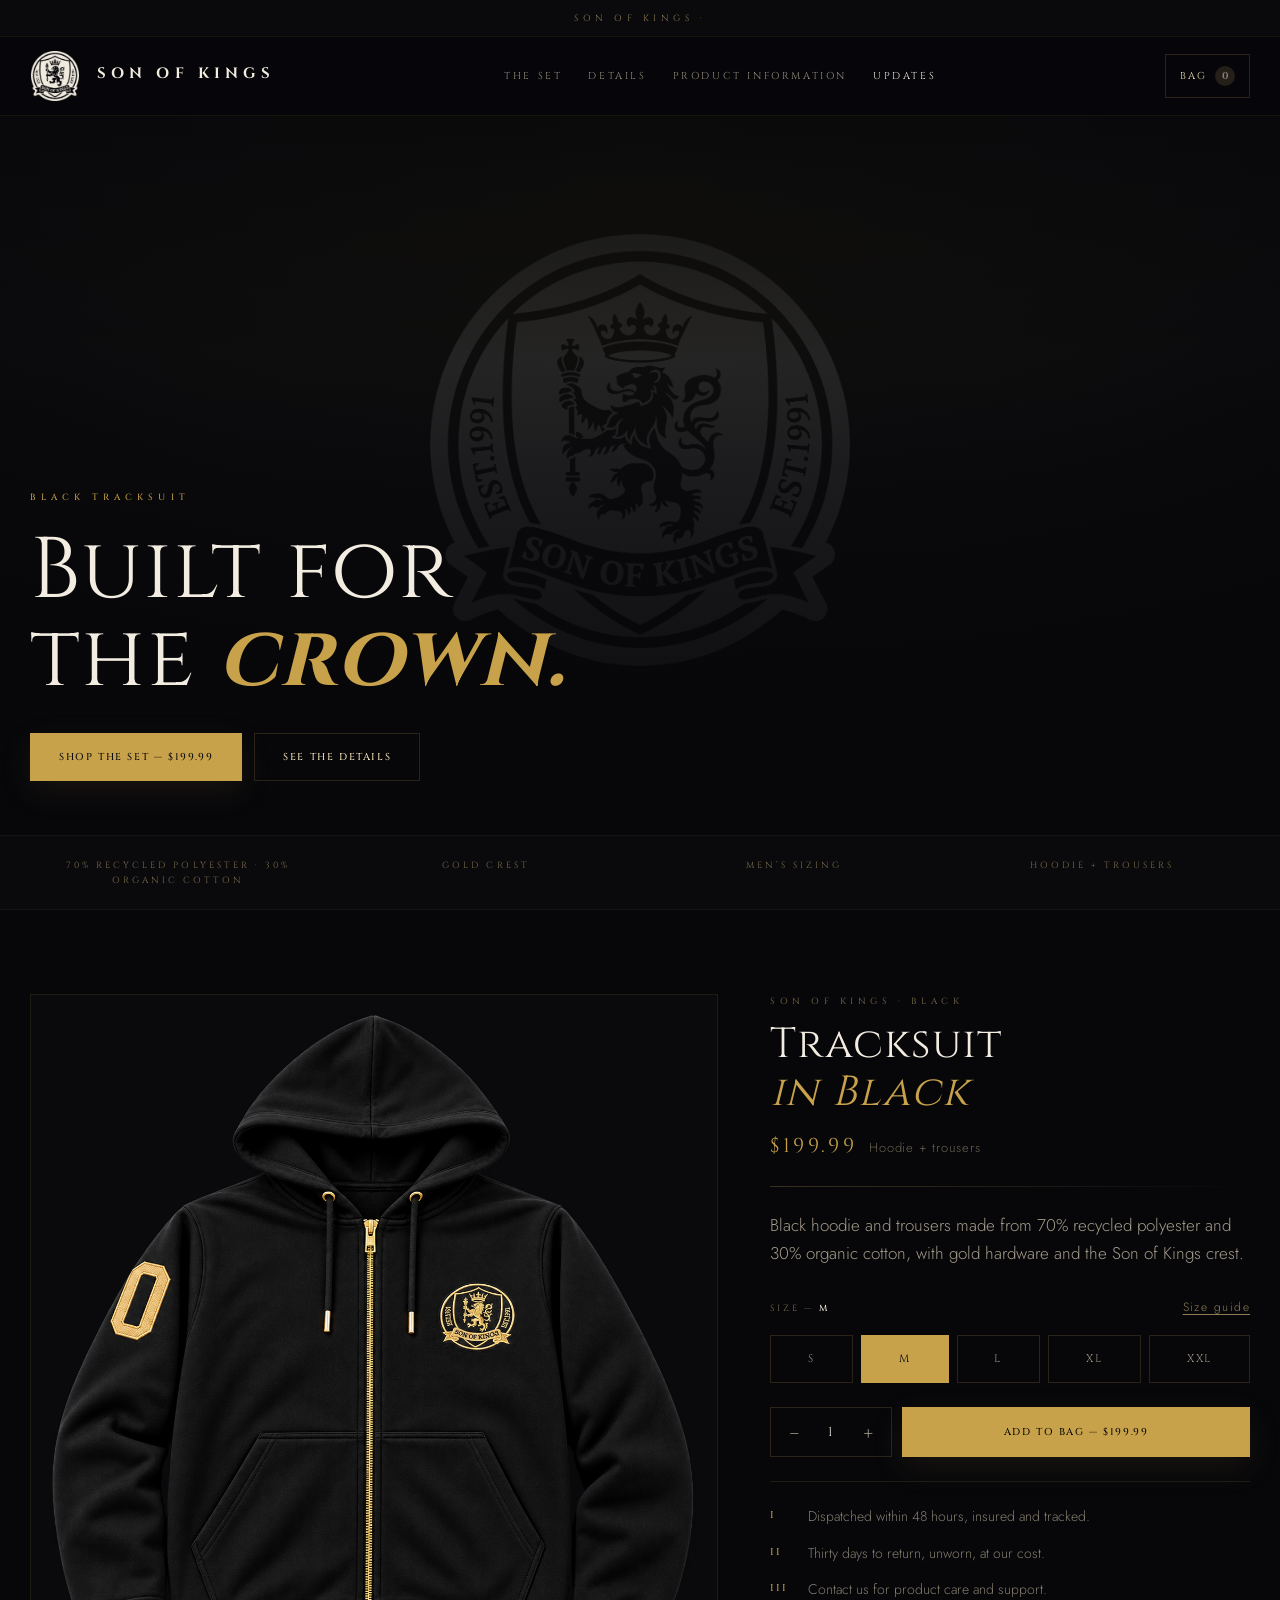
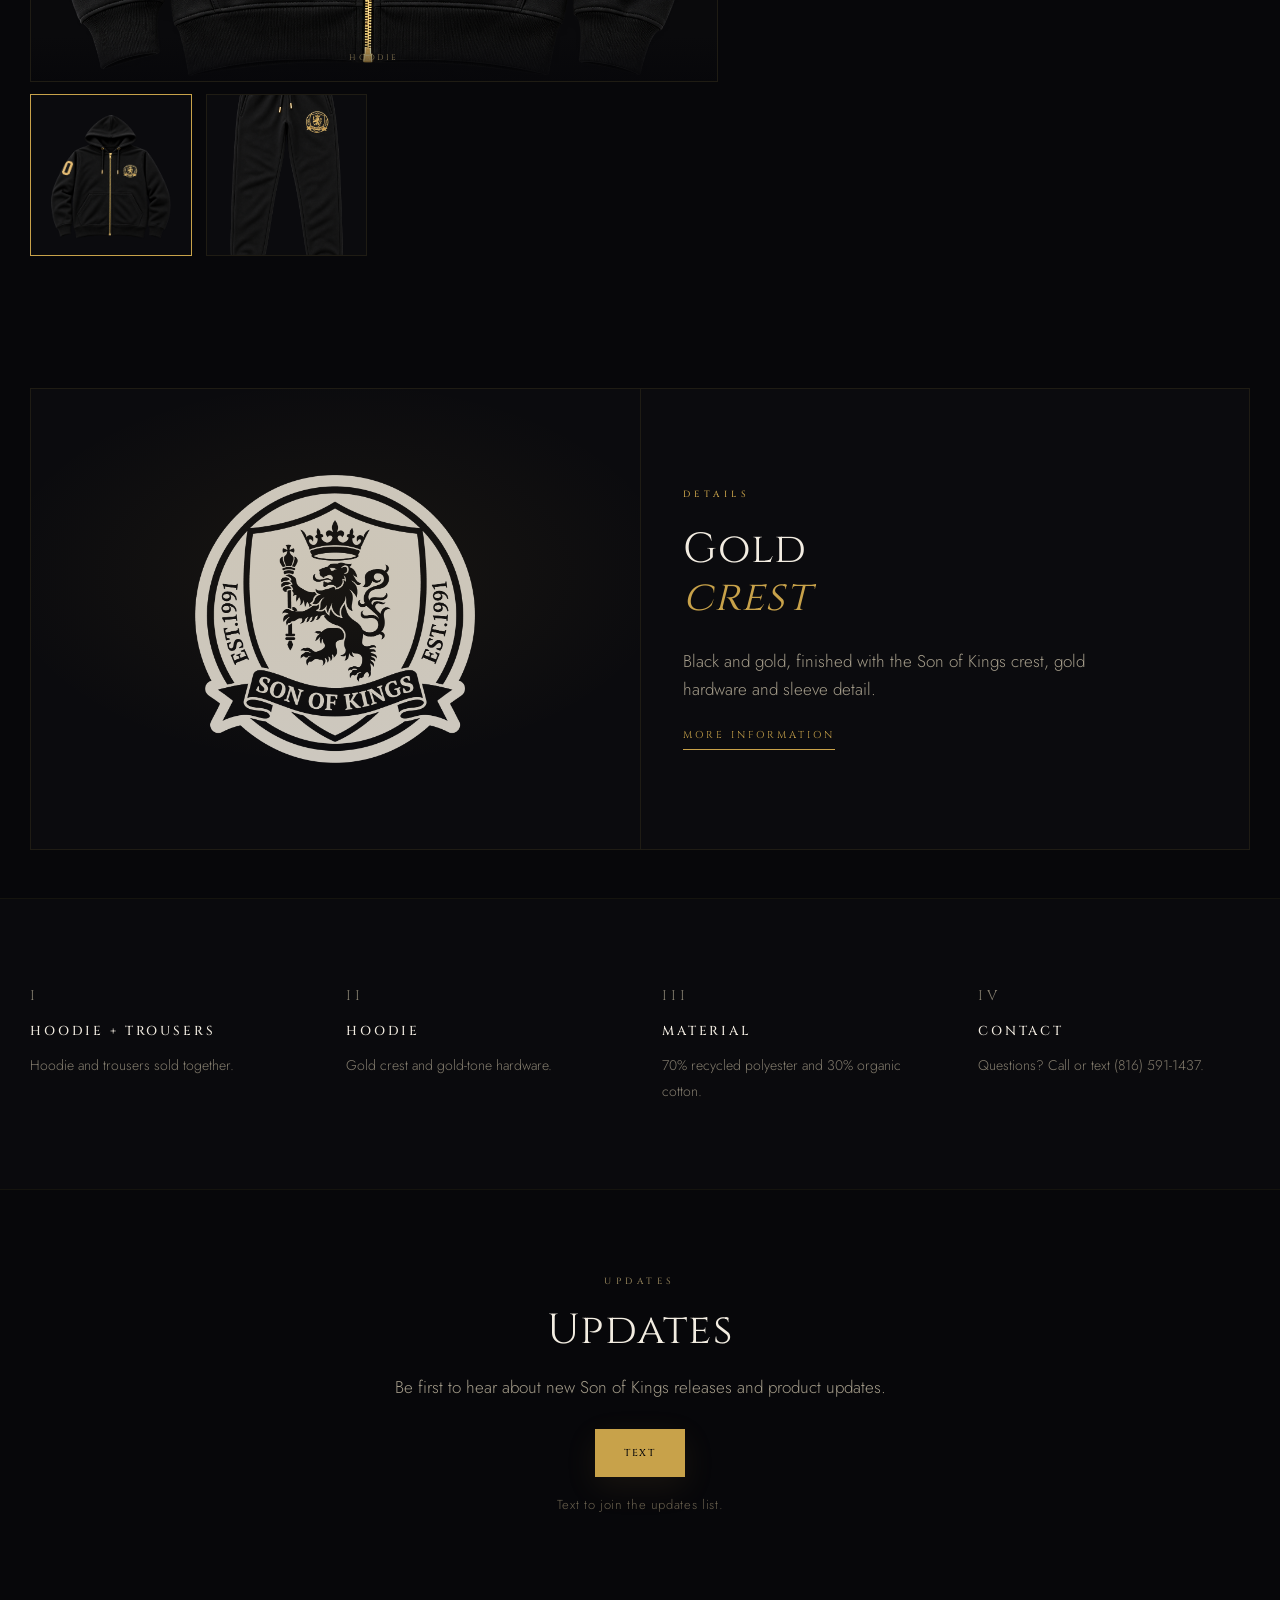
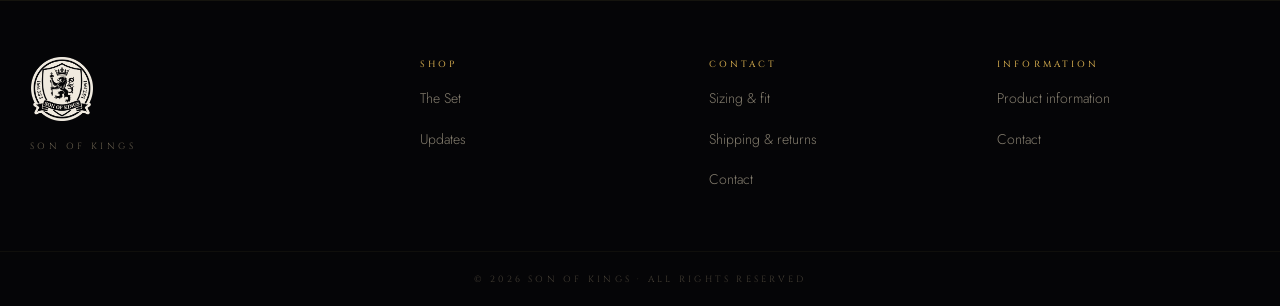
==== commit b8a40254: "Embed actual sizing measurements on product page" ====
--- a/index.html
+++ b/index.html
@@ -108,7 +108,7 @@
     <ul>
       <li>70% Recycled Polyester · 30% Organic Cotton</li>
       <li>Gold Crest</li>
-      <li>Nike Men’s Sizing</li>
+      <li>Men’s Sizing</li>
       <li>Hoodie + Trousers</li>
     </ul>
   </div>
@@ -180,9 +180,20 @@
           </div>
 
           <div class="guide" id="size-guide" hidden>
-            <p class="guide__head">Nike Men’s Tops Alpha sizing</p>
-            <p class="guide__note">Son of Kings uses Nike Men’s Tops Alpha sizing as its only sizing standard. Use the official Nike size guide for body measurements and fit guidance.</p>
-            <a class="link-rule" href="https://www.nike.com/size-fit/mens_tops_alpha" target="_blank" rel="noopener noreferrer">Open Nike Men’s Tops Alpha size guide</a>
+            <p class="guide__head">Size guide — body measurements (inches)</p>
+            <div class="guide__table-wrap">
+              <table class="guide__table">
+                <thead><tr><th>Size</th><th>Chest</th><th>Waist</th><th>Hip</th><th>Height</th></tr></thead>
+                <tbody>
+                  <tr><th>S</th><td>35–37.5</td><td>29–32</td><td>35–37.5</td><td>5'7"–6'0"</td></tr>
+                  <tr><th>M</th><td>37.5–41</td><td>32–35</td><td>37.5–41</td><td>5'7"–6'0"</td></tr>
+                  <tr><th>L</th><td>41–44</td><td>35–38</td><td>41–44</td><td>5'7"–6'0"</td></tr>
+                  <tr><th>XL</th><td>44–48.5</td><td>38–43</td><td>44–47</td><td>5'7"–6'0"</td></tr>
+                  <tr><th>XXL</th><td>48.5–53.5</td><td>43–47.5</td><td>47–50.5</td><td>5'7"–6'0"</td></tr>
+                </tbody>
+              </table>
+            </div>
+            <p class="guide__note">Body measurements. Between sizes: choose smaller for a closer fit or larger for a looser fit. If chest and waist suggest different sizes, use chest.</p>
           </div>
         </div>
 
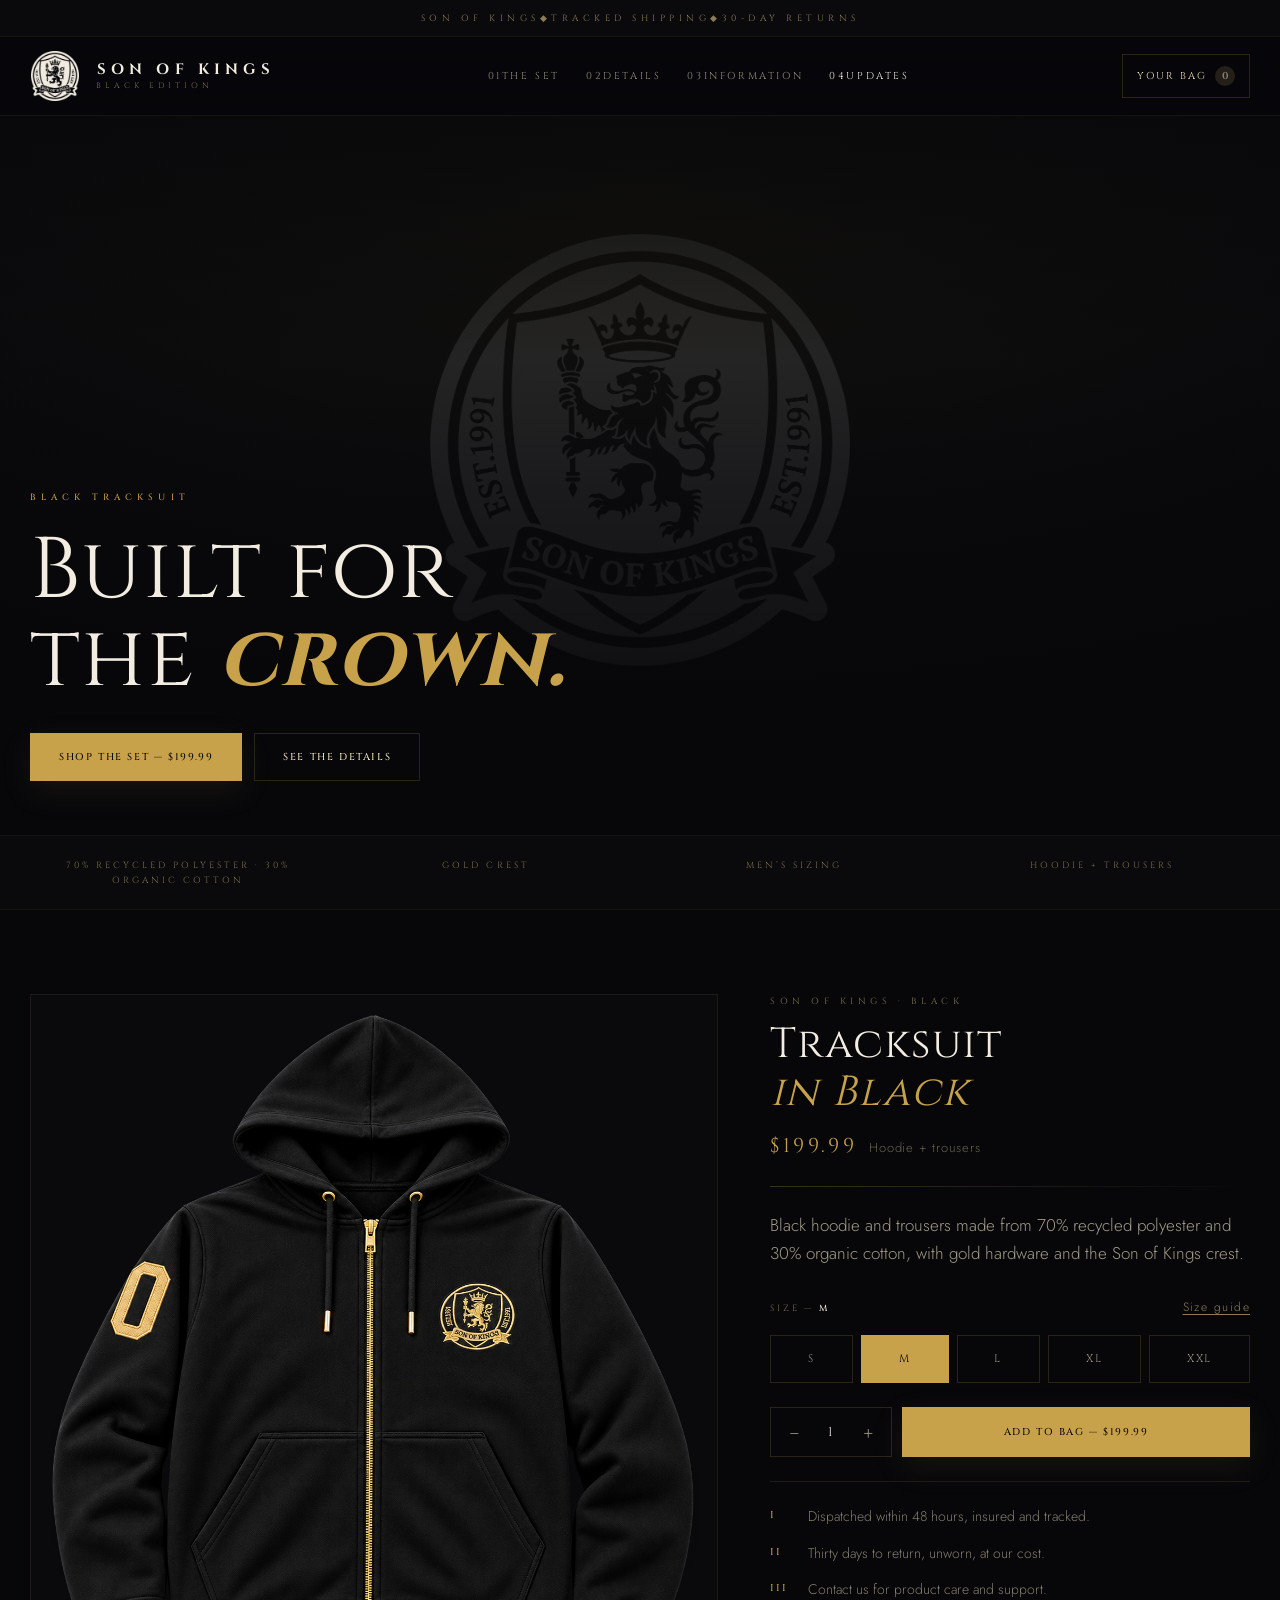
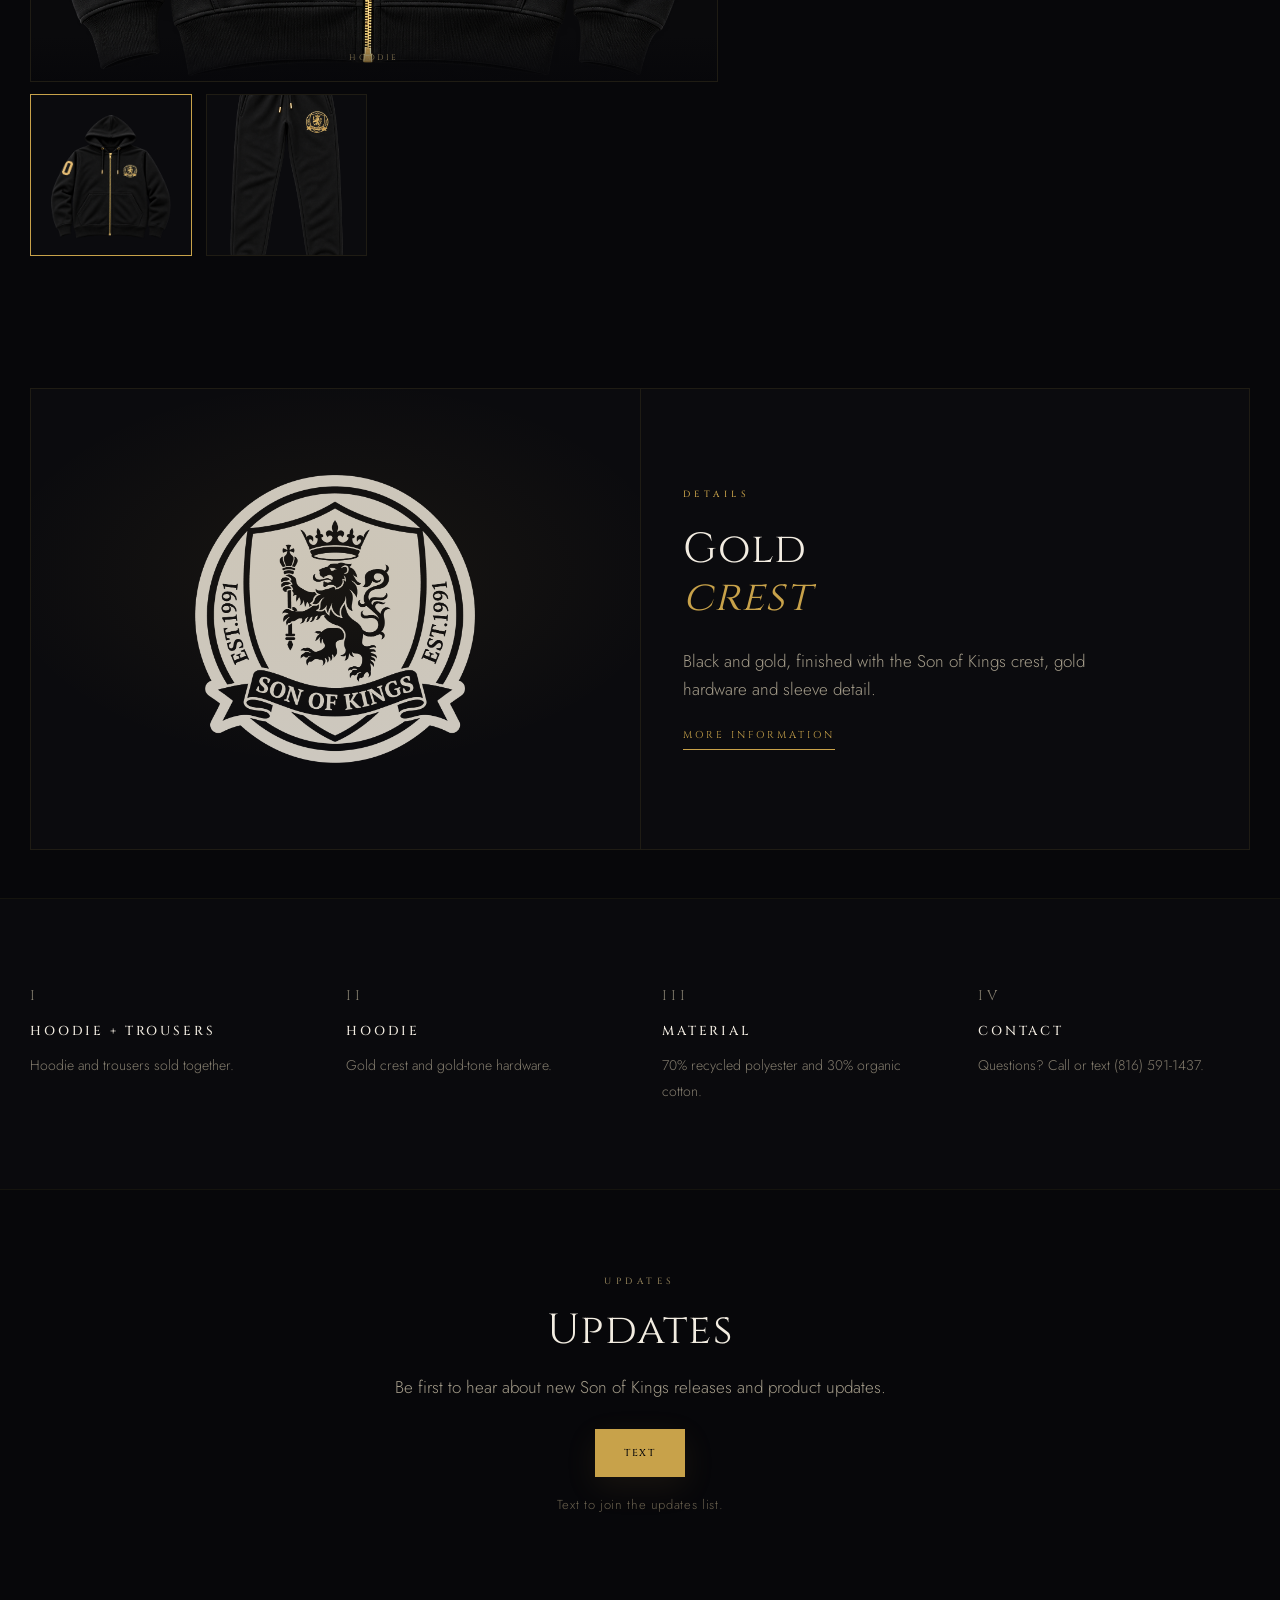
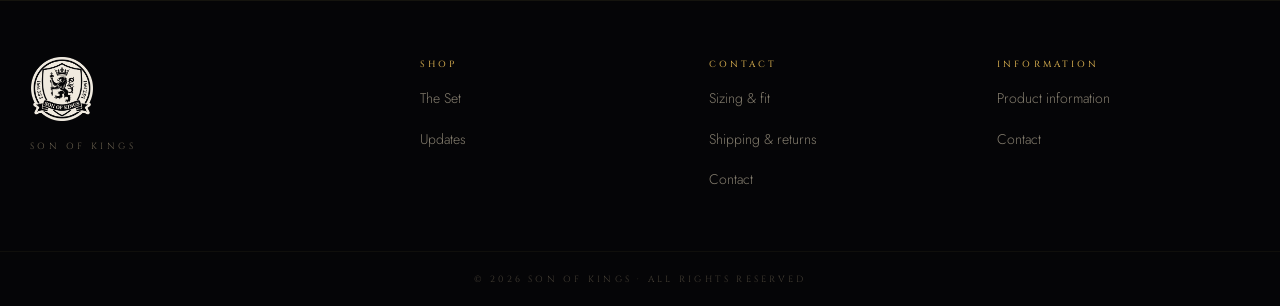
==== commit 4a0df8f6: "Elevate storefront header structure and messaging" ====
--- a/index.html
+++ b/index.html
@@ -39,7 +39,7 @@
   with your size.</p>
 </noscript>
 
-<p class="announce">SON OF KINGS · </p>
+<p class="announce"><span>SON OF KINGS</span><span aria-hidden="true">◆</span><span>TRACKED SHIPPING</span><span aria-hidden="true">◆</span><span>30-DAY RETURNS</span></p>
 
 <header class="header">
   <div class="header__bar">
@@ -47,20 +47,20 @@
       <img src="assets/img/crest@480.png" alt="" width="480" height="493" fetchpriority="high" decoding="async">
       <span class="brand__lines">
         <span class="brand__name">SON OF KINGS</span>
-        <span class="brand__sub"></span>
+        <span class="brand__sub">BLACK EDITION</span>
       </span>
     </a>
 
     <nav class="nav" aria-label="Primary">
-      <a href="#product">The Set</a>
-      <a href="#atelier">Details</a>
-      <a href="#heritage">Product information</a>
-      <a href="#club">Updates</a>
+      <a href="#product"><span>01</span>The Set</a>
+      <a href="#atelier"><span>02</span>Details</a>
+      <a href="#heritage"><span>03</span>Information</a>
+      <a href="#club"><span>04</span>Updates</a>
     </nav>
 
     <div class="header__actions">
       <button class="bag-btn" id="bag-open" type="button" aria-haspopup="dialog" aria-controls="bag">
-        <span class="bag-btn__label">Bag</span>
+        <span class="bag-btn__label">Your bag</span>
         <span class="bag-btn__count" id="bag-count" data-empty="true" aria-hidden="true">0</span>
         <span class="vh" id="bag-count-text">Bag, 0 items</span>
       </button>
--- a/assets/css/site.css
+++ b/assets/css/site.css
@@ -1198,3 +1198,11 @@
     padding: 24px 18px !important;
   }
 }
+
+/* Embedded sizing chart */
+.guide__table-wrap{width:100%;overflow-x:auto;-webkit-overflow-scrolling:touch}
+.guide__table{width:100%;min-width:520px;border-collapse:collapse;margin:14px 0 10px;font-size:11px}
+.guide__table th,.guide__table td{padding:10px 8px;text-align:left;border-bottom:1px solid rgba(184,145,73,.18);white-space:nowrap}
+.guide__table thead th{color:var(--gold);font-size:9px;letter-spacing:.12em;text-transform:uppercase}
+.guide__table tbody th{color:var(--cream)}
+@media(max-width:699px){.guide__table{font-size:10px}.guide__table th,.guide__table td{padding:9px 7px}}
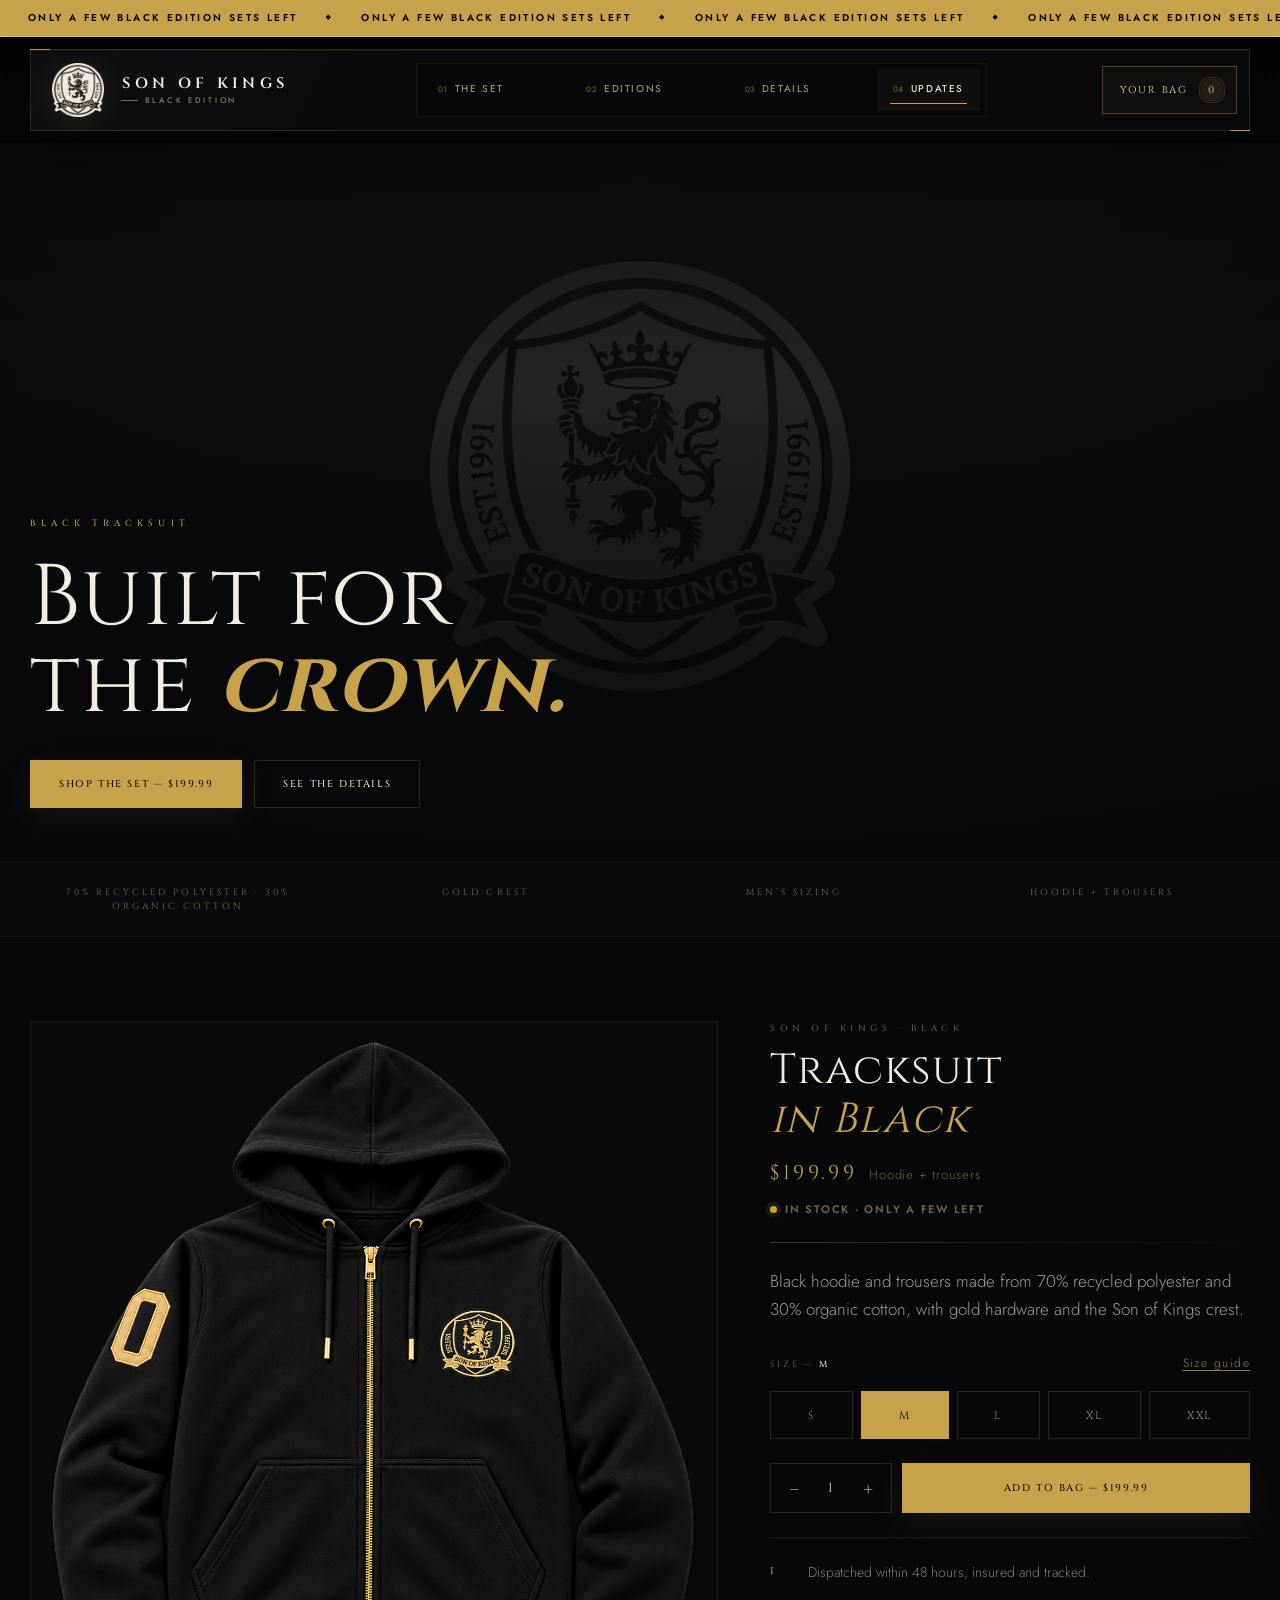
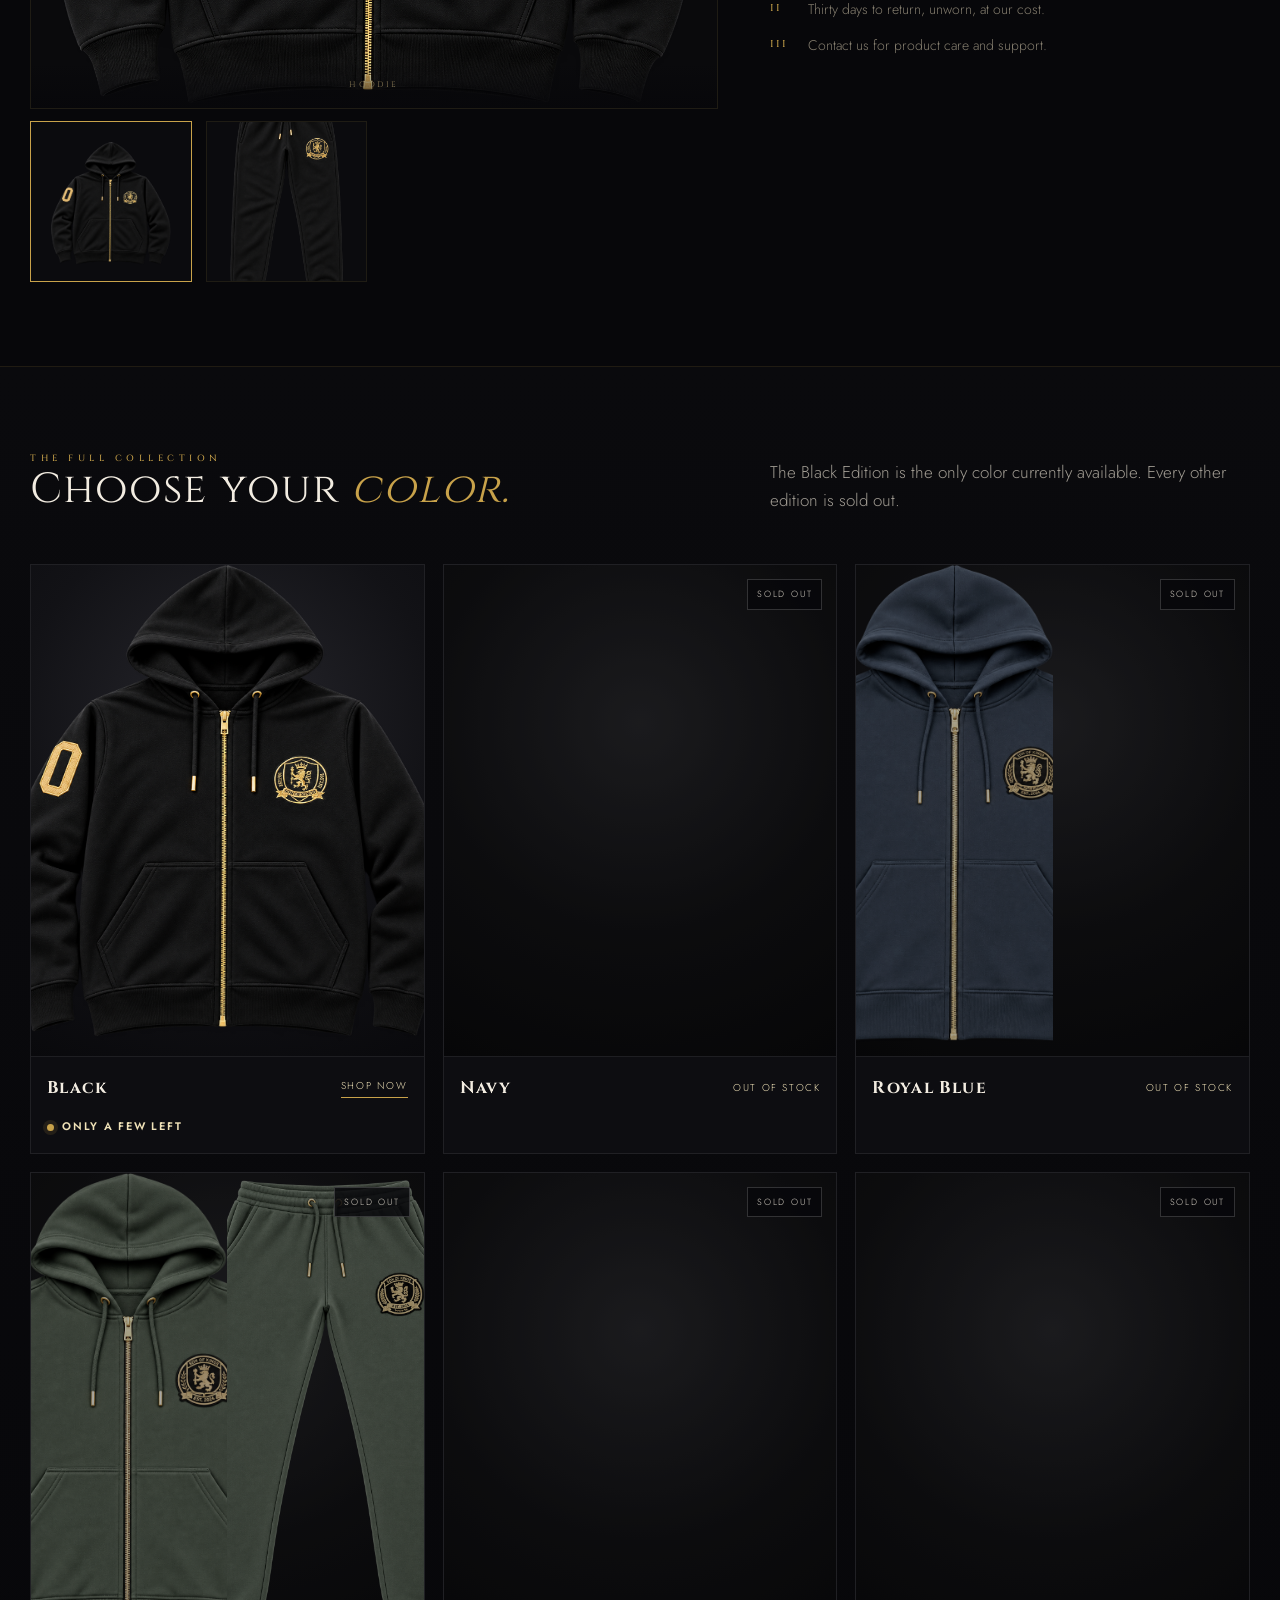
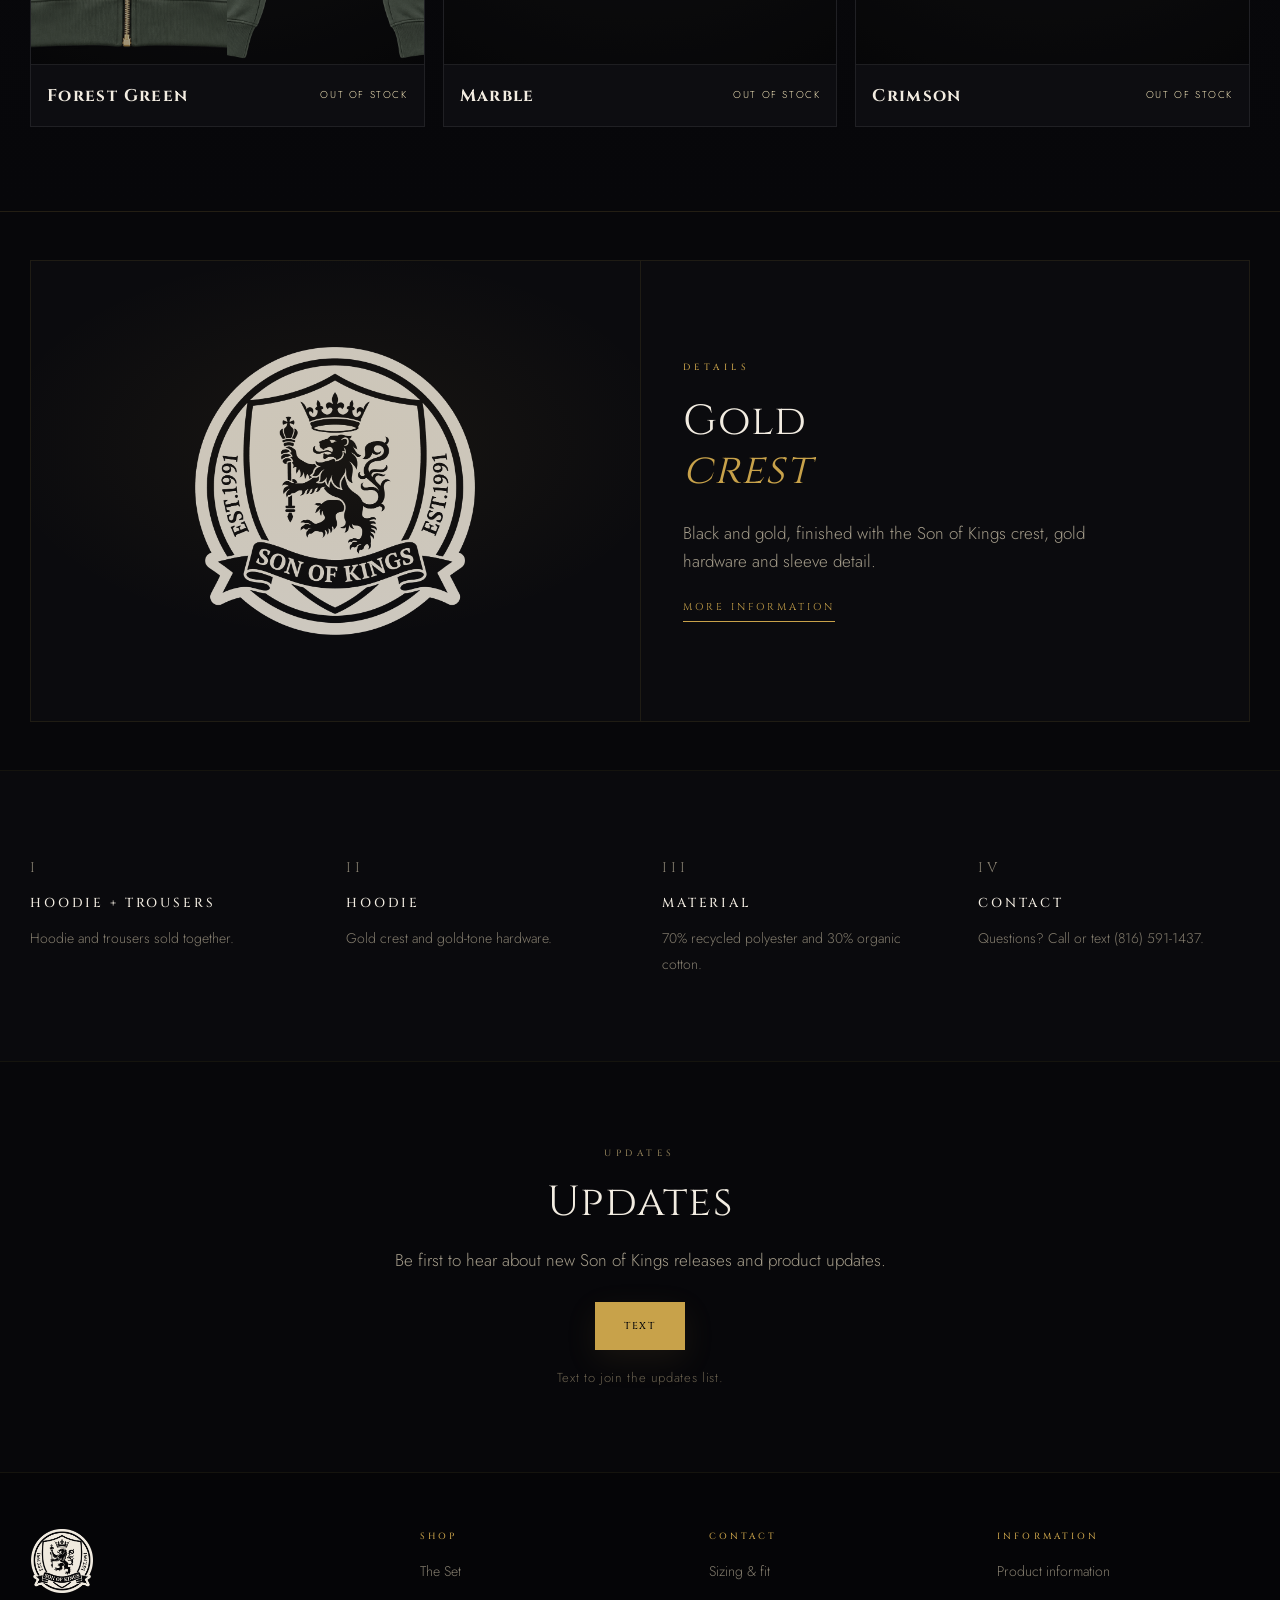
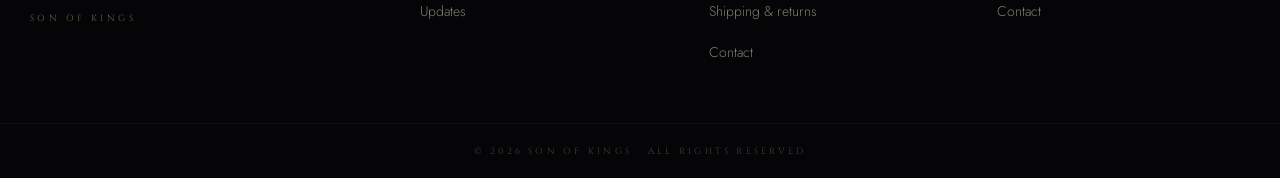
==== commit bbde226e: "Add sold-out color editions and black scarcity banner" ====
--- a/index.html
+++ b/index.html
@@ -39,7 +39,14 @@
   with your size.</p>
 </noscript>
 
-<p class="announce"><span>SON OF KINGS</span><span aria-hidden="true">◆</span><span>TRACKED SHIPPING</span><span aria-hidden="true">◆</span><span>30-DAY RETURNS</span></p>
+<div class="scarcity" role="status" aria-label="Only a few Black Edition sets left">
+  <div class="scarcity__track" aria-hidden="true">
+    <span>ONLY A FEW BLACK EDITION SETS LEFT</span><i>◆</i>
+    <span>ONLY A FEW BLACK EDITION SETS LEFT</span><i>◆</i>
+    <span>ONLY A FEW BLACK EDITION SETS LEFT</span><i>◆</i>
+    <span>ONLY A FEW BLACK EDITION SETS LEFT</span><i>◆</i>
+  </div>
+</div>
 
 <header class="header">
   <div class="header__bar">
@@ -53,8 +60,8 @@
 
     <nav class="nav" aria-label="Primary">
       <a href="#product"><span>01</span>The Set</a>
-      <a href="#atelier"><span>02</span>Details</a>
-      <a href="#heritage"><span>03</span>Information</a>
+      <a href="#editions"><span>02</span>Editions</a>
+      <a href="#atelier"><span>03</span>Details</a>
       <a href="#club"><span>04</span>Updates</a>
     </nav>
 
@@ -78,8 +85,8 @@
   </div>
   <nav class="mobile-nav__list" aria-label="Mobile">
     <a href="#product">The Set</a>
+    <a href="#editions">Editions</a>
     <a href="#atelier">Details</a>
-    <a href="#heritage">Product information</a>
     <a href="#club">Updates</a>
   </nav>
   <div class="mobile-nav__foot">
@@ -159,6 +166,7 @@
             <b>$199.99</b>
             <span>Hoodie + trousers</span>
           </p>
+          <p class="stock stock--live"><span></span>In stock · only a few left</p>
         </div>
 
         <div class="rule-fade"></div>
@@ -211,6 +219,49 @@
           <li><b>II</b><span>Thirty days to return, unworn, at our cost.</span></li>
           <li><b>III</b><span>Contact us for product care and support.</span></li>
         </ul>
+      </div>
+    </div>
+  </section>
+
+  <section class="section editions" id="editions" aria-labelledby="editions-title">
+    <div class="shell">
+      <div class="editions__head">
+        <div>
+          <p class="eyebrow eyebrow--gold">The full collection</p>
+          <h2 class="h2" id="editions-title">Choose your <em>color.</em></h2>
+        </div>
+        <p class="lede">The Black Edition is the only color currently available. Every other edition is sold out.</p>
+      </div>
+
+      <div class="edition-grid">
+        <article class="edition-card edition-card--available">
+          <div class="edition-card__art edition-card__art--black">
+            <img src="assets/img/Codex Image Sep 15, 2026, 12_05_16 AM.png" alt="Black Son of Kings hoodie" loading="lazy" decoding="async">
+          </div>
+          <div class="edition-card__body"><h3>Black</h3><a href="#product">Shop now</a></div>
+          <p class="stock stock--live"><span></span>Only a few left</p>
+        </article>
+
+        <article class="edition-card">
+          <div class="edition-card__art"><img src="assets/enhanced/navy-hoodie.png" alt="Navy Son of Kings hoodie" loading="lazy" decoding="async"><img src="assets/enhanced/navy-pants.png" alt="Navy Son of Kings trousers" loading="lazy" decoding="async"></div>
+          <div class="edition-card__body"><h3>Navy</h3><span>Out of stock</span></div>
+        </article>
+        <article class="edition-card">
+          <div class="edition-card__art"><img src="assets/enhanced/blue-hoodie.png" alt="Blue Son of Kings hoodie" loading="lazy" decoding="async"><img src="assets/enhanced/blue-pants.png" alt="Blue Son of Kings trousers" loading="lazy" decoding="async"></div>
+          <div class="edition-card__body"><h3>Royal Blue</h3><span>Out of stock</span></div>
+        </article>
+        <article class="edition-card">
+          <div class="edition-card__art"><img src="assets/enhanced/green-hoodie.png" alt="Green Son of Kings hoodie" loading="lazy" decoding="async"><img src="assets/enhanced/green-pants.png" alt="Green Son of Kings trousers" loading="lazy" decoding="async"></div>
+          <div class="edition-card__body"><h3>Forest Green</h3><span>Out of stock</span></div>
+        </article>
+        <article class="edition-card">
+          <div class="edition-card__art"><img src="assets/enhanced/marble-hoodie.png" alt="Marble Son of Kings hoodie" loading="lazy" decoding="async"><img src="assets/enhanced/marble-pants.png" alt="Marble Son of Kings trousers" loading="lazy" decoding="async"></div>
+          <div class="edition-card__body"><h3>Marble</h3><span>Out of stock</span></div>
+        </article>
+        <article class="edition-card">
+          <div class="edition-card__art"><img src="assets/enhanced/red-hoodie.png" alt="Red Son of Kings hoodie" loading="lazy" decoding="async"><img src="assets/enhanced/red-pants.png" alt="Red Son of Kings trousers" loading="lazy" decoding="async"></div>
+          <div class="edition-card__body"><h3>Crimson</h3><span>Out of stock</span></div>
+        </article>
       </div>
     </div>
   </section>
--- a/assets/css/site.css
+++ b/assets/css/site.css
@@ -301,6 +301,118 @@
 @media (max-width: 359px) {
   .brand img { height: 34px; width: 34px; }
   .brand__sub { display: none; }
+}
+
+/* Limited drop + color edition catalog */
+.scarcity {
+  position: relative;
+  z-index: 70;
+  overflow: hidden;
+  padding: 10px 0;
+  color: #07070a;
+  background: var(--gold);
+  border-bottom: 1px solid rgba(255,255,255,.28);
+  font-size: 10px;
+  font-weight: 700;
+  letter-spacing: .24em;
+  white-space: nowrap;
+}
+.scarcity__track {
+  display: flex;
+  width: max-content;
+  align-items: center;
+  gap: 28px;
+  padding-left: 28px;
+  animation: scarcity-loop 22s linear infinite;
+}
+.scarcity__track i { font-style: normal; font-size: 7px; }
+@keyframes scarcity-loop { to { transform: translateX(-50%); } }
+
+.stock {
+  display: flex;
+  align-items: center;
+  gap: 8px;
+  margin: 0;
+  color: var(--faint);
+  font-size: 11px;
+  font-weight: 600;
+  letter-spacing: .16em;
+  text-transform: uppercase;
+}
+.stock span {
+  width: 7px;
+  height: 7px;
+  border-radius: 50%;
+  background: var(--gold);
+  box-shadow: 0 0 0 4px rgba(200,162,74,.12);
+}
+
+.editions {
+  border-block: 1px solid rgba(200,162,74,.13);
+  background: linear-gradient(180deg, #0a0a0d, #07070a);
+}
+.editions__head {
+  display: grid;
+  gap: 20px;
+  margin-bottom: 38px;
+}
+.editions__head .lede { max-width: 50ch; color: #9f9a91; }
+.edition-grid { display: grid; grid-template-columns: repeat(2, minmax(0, 1fr)); gap: 12px; }
+.edition-card {
+  position: relative;
+  min-width: 0;
+  overflow: hidden;
+  border: 1px solid rgba(255,255,255,.08);
+  background: #0d0d11;
+}
+.edition-card:not(.edition-card--available)::after {
+  content: "SOLD OUT";
+  position: absolute;
+  top: 14px;
+  right: 14px;
+  padding: 7px 9px;
+  color: #d1cbc0;
+  border: 1px solid rgba(255,255,255,.17);
+  background: rgba(7,7,10,.82);
+  font-size: 9px;
+  letter-spacing: .2em;
+}
+.edition-card__art {
+  display: grid;
+  grid-template-columns: 1fr 1fr;
+  align-items: end;
+  aspect-ratio: 4 / 5;
+  overflow: hidden;
+  background: radial-gradient(circle at 50% 32%, #27272d 0, #121216 54%, #09090c 100%);
+}
+.edition-card__art img { width: 100%; height: 100%; object-fit: cover; min-width: 0; }
+.edition-card:not(.edition-card--available) .edition-card__art { filter: saturate(.66) brightness(.68); }
+.edition-card__art--black { display: block; }
+.edition-card__art--black img { object-position: center; }
+.edition-card__body {
+  display: flex;
+  align-items: center;
+  justify-content: space-between;
+  gap: 10px;
+  padding: 17px 16px;
+  border-top: 1px solid rgba(255,255,255,.07);
+}
+.edition-card__body h3 { margin: 0; font-family: var(--display); font-size: 17px; letter-spacing: .08em; }
+.edition-card__body a,
+.edition-card__body span { color: var(--gold-lit); font-size: 10px; letter-spacing: .16em; text-transform: uppercase; }
+.edition-card__body a { padding-bottom: 3px; border-bottom: 1px solid var(--gold); }
+.edition-card > .stock { padding: 0 16px 17px; color: var(--gold-lit); }
+
+@media (min-width: 700px) {
+  .editions__head { grid-template-columns: 1.2fr .8fr; align-items: end; margin-bottom: 50px; }
+  .edition-grid { grid-template-columns: repeat(3, minmax(0, 1fr)); gap: 18px; }
+}
+@media (max-width: 480px) {
+  .edition-grid { grid-template-columns: 1fr; }
+  .edition-card__art { aspect-ratio: 1 / 1; }
+}
+@media (prefers-reduced-motion: reduce) {
+  .scarcity__track { animation: none; }
 }
 @media (min-width: 480px) {
   .brand img { height: 42px; width: 42px; }
@@ -1206,3 +1318,290 @@
 .guide__table thead th{color:var(--gold);font-size:9px;letter-spacing:.12em;text-transform:uppercase}
 .guide__table tbody th{color:var(--cream)}
 @media(max-width:699px){.guide__table{font-size:10px}.guide__table th,.guide__table td{padding:9px 7px}}
+
+
+/* ==========================================================================
+   Header refinement — floating black-glass command bar
+   ========================================================================== */
+.announce {
+  min-height: 32px;
+  display: flex;
+  align-items: center;
+  justify-content: center;
+  gap: clamp(10px, 2vw, 24px);
+  padding-block: 8px;
+  background:
+    linear-gradient(90deg, transparent, rgba(200,162,74,.055) 30%, rgba(200,162,74,.055) 70%, transparent),
+    #050507;
+  border-bottom-color: rgba(200,162,74,.13);
+  color: #a99566;
+  font-family: var(--text);
+  font-weight: 450;
+  font-size: 9px;
+  letter-spacing: .24em;
+}
+.announce span[aria-hidden] {
+  color: var(--gold);
+  font-size: 5px;
+  opacity: .75;
+}
+
+.header {
+  top: 0;
+  padding: 10px var(--gut);
+  background: linear-gradient(180deg, rgba(5,5,7,.92), rgba(5,5,7,.72));
+  border-bottom: 0;
+  -webkit-backdrop-filter: blur(22px) saturate(135%);
+  backdrop-filter: blur(22px) saturate(135%);
+}
+.header::after {
+  content: "";
+  position: absolute;
+  inset: auto 0 0;
+  height: 28px;
+  pointer-events: none;
+  background: linear-gradient(180deg, rgba(7,7,10,.16), transparent);
+  transform: translateY(100%);
+}
+.header__bar {
+  position: relative;
+  max-width: 1440px;
+  min-height: 72px;
+  padding: 8px 10px 8px 12px;
+  gap: clamp(14px, 2vw, 28px);
+  border: 1px solid rgba(200,162,74,.2);
+  background:
+    linear-gradient(115deg, rgba(255,255,255,.025), transparent 32%),
+    rgba(10,10,13,.91);
+  box-shadow:
+    0 16px 44px rgba(0,0,0,.32),
+    inset 0 1px 0 rgba(255,255,255,.035);
+}
+.header__bar::before,
+.header__bar::after {
+  content: "";
+  position: absolute;
+  width: 20px;
+  height: 1px;
+  background: var(--gold);
+  opacity: .9;
+}
+.header__bar::before { top: -1px; left: -1px; }
+.header__bar::after { right: -1px; bottom: -1px; }
+
+.brand {
+  gap: 13px;
+  padding: 5px 8px 5px 4px;
+}
+.brand img {
+  width: 48px;
+  height: 48px;
+  filter: drop-shadow(0 4px 13px rgba(200,162,74,.2));
+  transition: filter .3s var(--ease), transform .3s var(--ease);
+}
+.brand:hover img {
+  transform: translateY(-1px);
+  filter: drop-shadow(0 5px 17px rgba(200,162,74,.35));
+}
+.brand__lines {
+  gap: 5px;
+  padding-right: 4px;
+}
+.brand__name {
+  font-size: 14px;
+  font-weight: 650;
+  letter-spacing: .29em;
+  padding-left: .29em;
+}
+.brand__sub {
+  display: flex;
+  align-items: center;
+  gap: 7px;
+  margin: 0;
+  padding-left: .34em;
+  color: #9b8758;
+  font-family: var(--text);
+  font-size: 8px;
+  font-weight: 450;
+  letter-spacing: .34em;
+}
+.brand__sub::before {
+  content: "";
+  width: 17px;
+  height: 1px;
+  background: var(--gold);
+  opacity: .65;
+}
+
+.header__actions { gap: 9px; }
+.bag-btn {
+  position: relative;
+  min-height: 48px;
+  padding: 11px 12px 11px 17px;
+  gap: 12px;
+  overflow: hidden;
+  border-color: rgba(200,162,74,.34);
+  background: rgba(200,162,74,.035);
+  letter-spacing: .18em;
+}
+.bag-btn::before {
+  content: "";
+  position: absolute;
+  inset: 0;
+  transform: translateX(-105%);
+  background: linear-gradient(90deg, transparent, rgba(240,226,184,.08), transparent);
+  transition: transform .55s var(--ease);
+}
+.bag-btn:hover::before { transform: translateX(105%); }
+.bag-btn:hover {
+  border-color: rgba(240,226,184,.7);
+  background: rgba(200,162,74,.07);
+}
+.bag-btn__count {
+  min-width: 24px;
+  height: 24px;
+  border: 1px solid rgba(7,7,10,.55);
+  background: var(--gold);
+  box-shadow: 0 0 0 1px rgba(200,162,74,.22);
+}
+
+@media (min-width: 900px) {
+  .header { padding-block: 12px; }
+  .header__bar { padding-inline: 16px 12px; }
+  .nav {
+    width: min(570px, 49vw);
+    flex: 0 1 570px;
+    justify-content: space-between;
+    gap: 5px;
+    padding: 5px;
+    border: 1px solid rgba(200,162,74,.1);
+    background: rgba(0,0,0,.2);
+  }
+  .nav a {
+    position: relative;
+    display: flex;
+    align-items: baseline;
+    gap: 7px;
+    min-height: 42px;
+    padding: 12px clamp(10px, 1.25vw, 17px);
+    color: #9a9385;
+    font-family: var(--text);
+    font-size: 10px;
+    font-weight: 450;
+    letter-spacing: .16em;
+    white-space: nowrap;
+  }
+  .nav a span {
+    color: #6c5b38;
+    font-family: var(--text);
+    font-size: 8px;
+    letter-spacing: .05em;
+  }
+  .nav a::after {
+    content: "";
+    position: absolute;
+    right: 13px;
+    bottom: 7px;
+    left: 13px;
+    height: 1px;
+    background: var(--gold);
+    transform: scaleX(0);
+    transform-origin: right;
+    transition: transform .28s var(--ease);
+  }
+  .nav a:hover,
+  .nav a[aria-current='true'] {
+    color: var(--cream);
+    background: rgba(200,162,74,.045);
+  }
+  .nav a:hover::after,
+  .nav a[aria-current='true']::after {
+    transform: scaleX(1);
+    transform-origin: left;
+  }
+}
+@media (min-width: 1180px) {
+  .brand img { width: 54px; height: 54px; }
+  .brand__name { font-size: 15px; }
+  .header__bar { min-height: 82px; }
+}
+@media (max-width: 899px) {
+  .header {
+    padding: 8px 10px;
+  }
+  .header__bar {
+    min-height: 64px;
+    padding: 6px 7px 6px 9px;
+  }
+  .brand { gap: 9px; padding-left: 0; }
+  .brand img { width: 42px; height: 42px; }
+  .brand__name { font-size: 12px; letter-spacing: .22em; padding-left: .22em; }
+  .brand__sub { font-size: 7px; letter-spacing: .25em; padding-left: .25em; }
+  .brand__sub::before { width: 11px; }
+  .bag-btn {
+    min-height: 46px;
+    padding: 9px;
+    border: 0;
+    background: transparent;
+  }
+  .bag-btn__label { display: none; }
+  .burger {
+    width: 46px;
+    height: 46px;
+    border: 1px solid rgba(200,162,74,.32);
+    background: rgba(200,162,74,.035);
+  }
+  .burger span:not(.vh),
+  .burger::before,
+  .burger::after {
+    width: 17px;
+    background: var(--gold-lit);
+  }
+  .mobile-nav {
+    background:
+      radial-gradient(circle at 20% 0%, rgba(200,162,74,.12), transparent 35%),
+      #07070a;
+  }
+  .mobile-nav__top {
+    border-bottom-color: rgba(200,162,74,.16);
+  }
+  .mobile-nav__list {
+    counter-reset: mobile-nav;
+  }
+  .mobile-nav__list a {
+    counter-increment: mobile-nav;
+    position: relative;
+    padding-left: 38px;
+    border-bottom-color: rgba(200,162,74,.12);
+    font-size: clamp(20px, 7vw, 31px);
+  }
+  .mobile-nav__list a::before {
+    content: "0" counter(mobile-nav);
+    position: absolute;
+    left: 0;
+    top: 50%;
+    color: #806b42;
+    font-family: var(--text);
+    font-size: 9px;
+    letter-spacing: .1em;
+    transform: translateY(-50%);
+  }
+}
+@media (max-width: 479px) {
+  .announce {
+    justify-content: space-between;
+    gap: 6px;
+    padding-inline: 12px;
+    font-size: 7px;
+    letter-spacing: .15em;
+  }
+  .announce span[aria-hidden] { display: none; }
+  .header { padding-inline: 8px; }
+  .brand__sub { display: flex; }
+}
+@media (max-width: 359px) {
+  .announce span:nth-of-type(2),
+  .announce span:nth-of-type(3) { display: none; }
+  .brand__sub { display: none; }
+  .brand img { width: 38px; height: 38px; }
+}
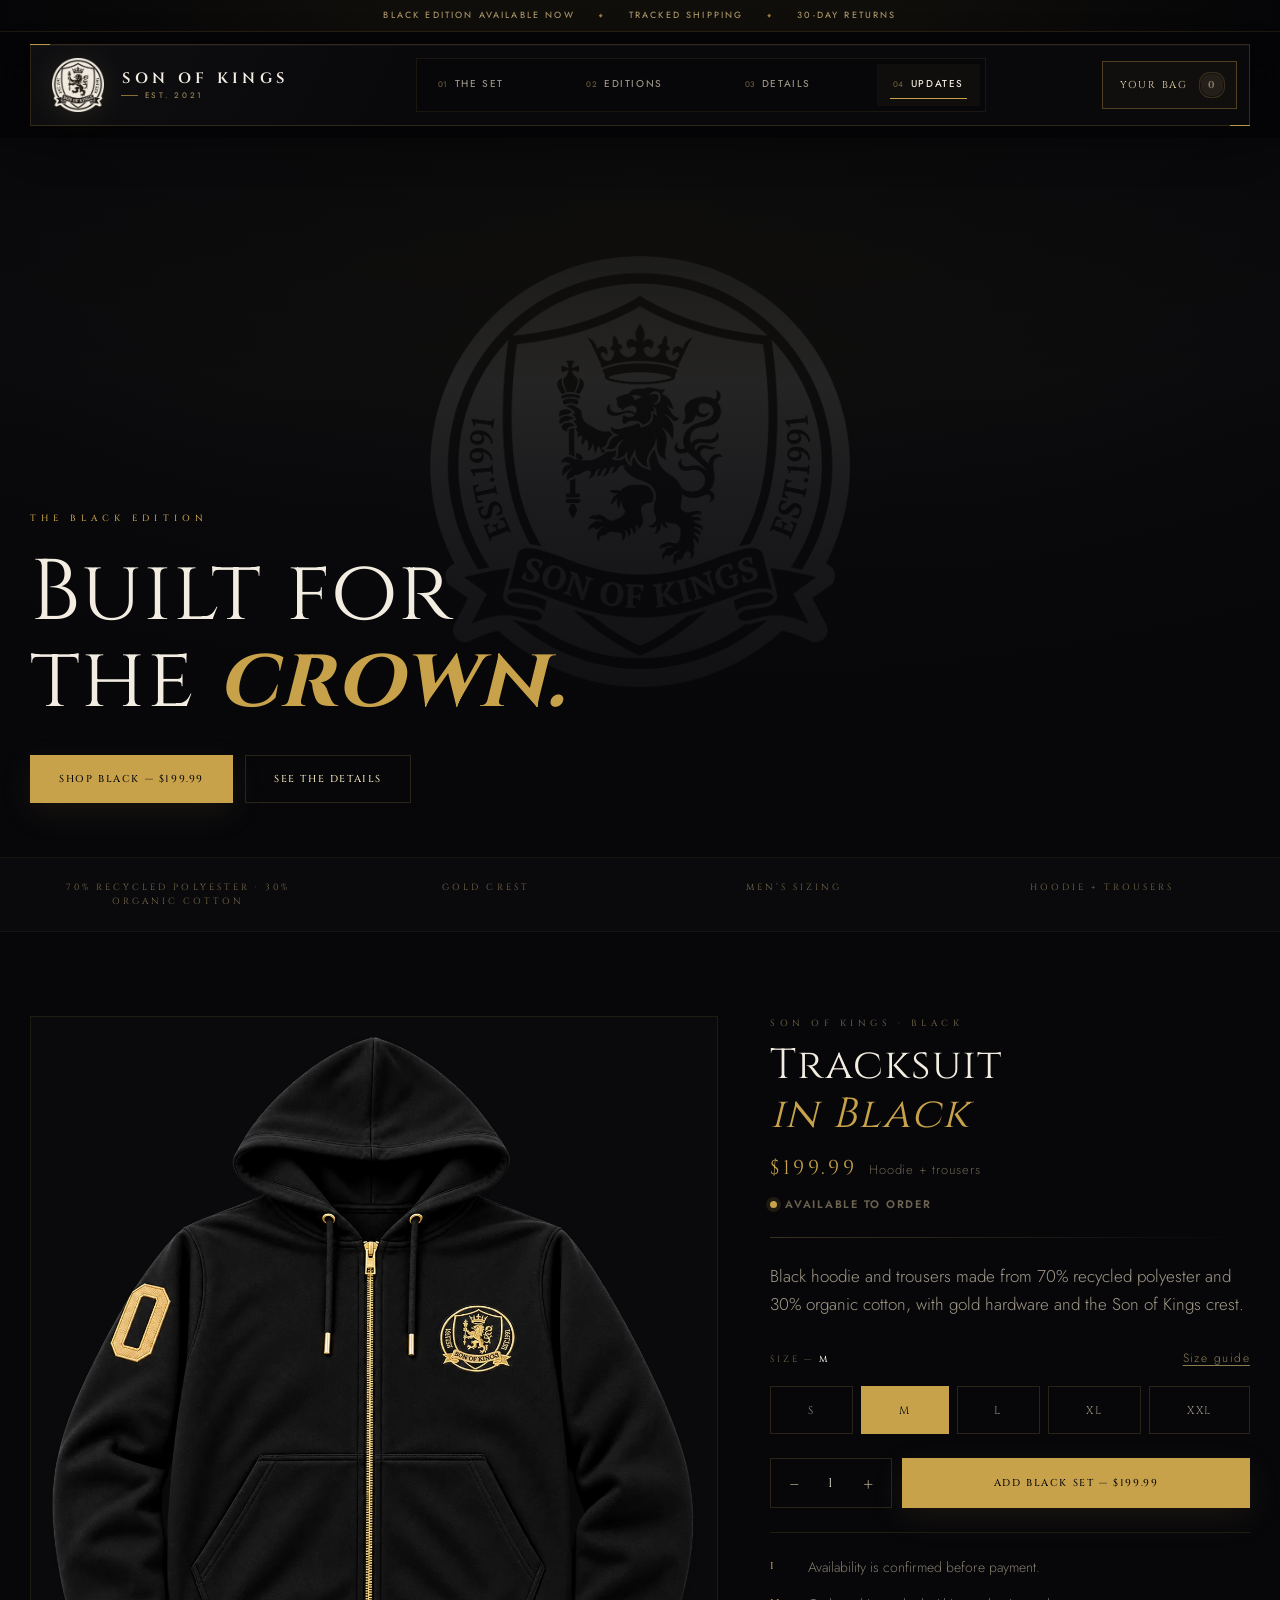
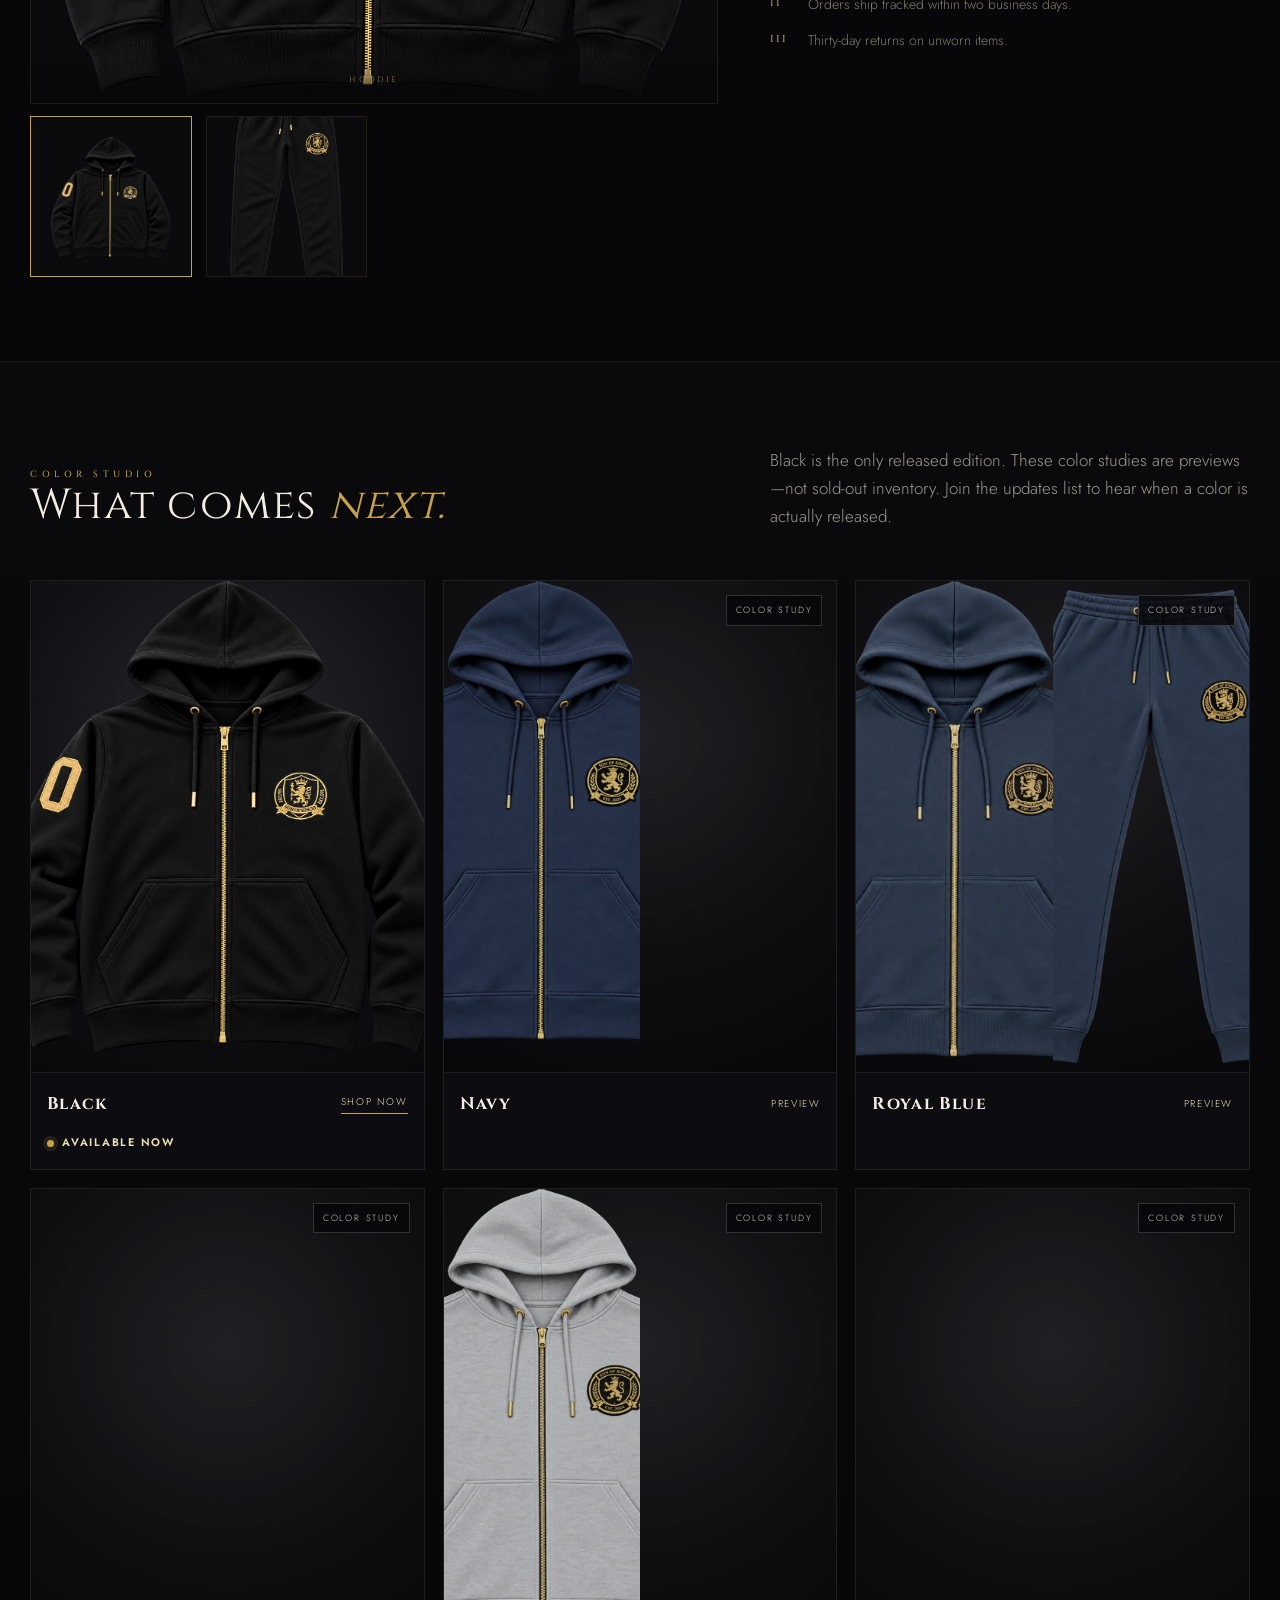
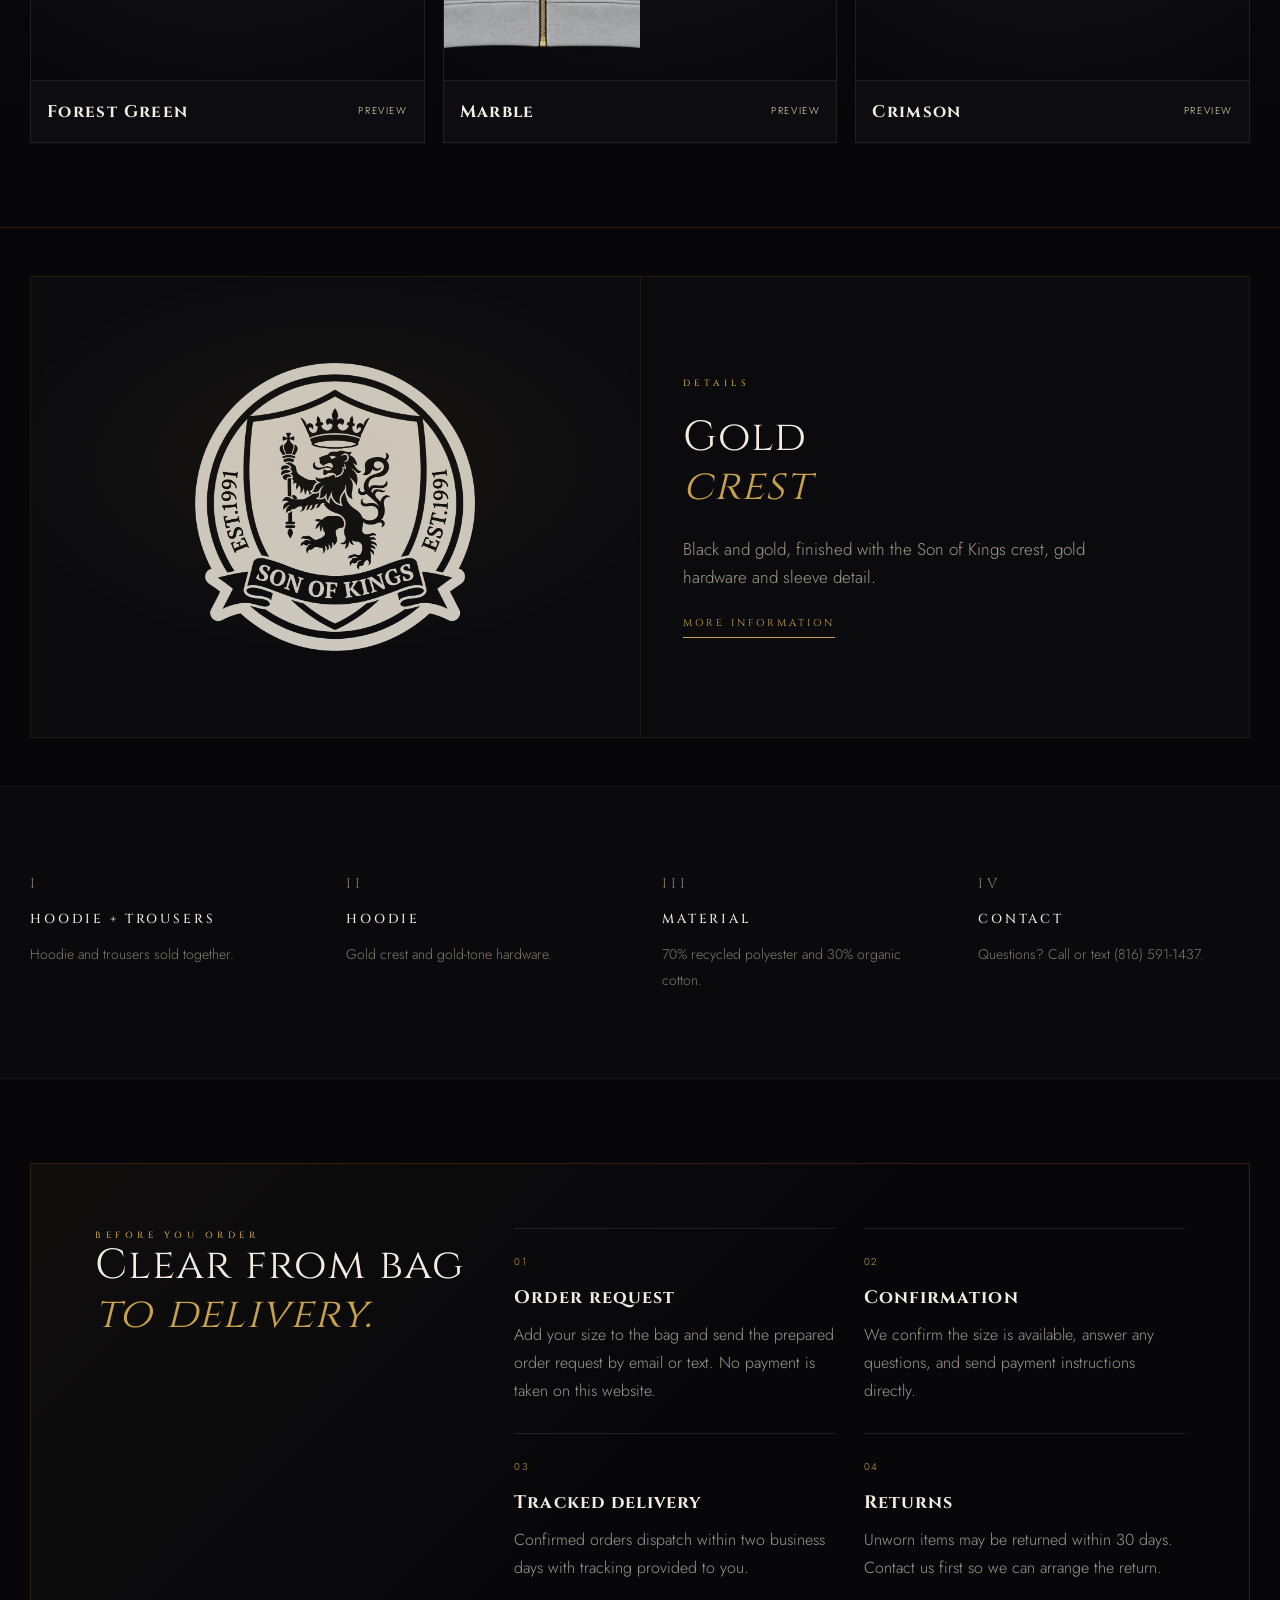
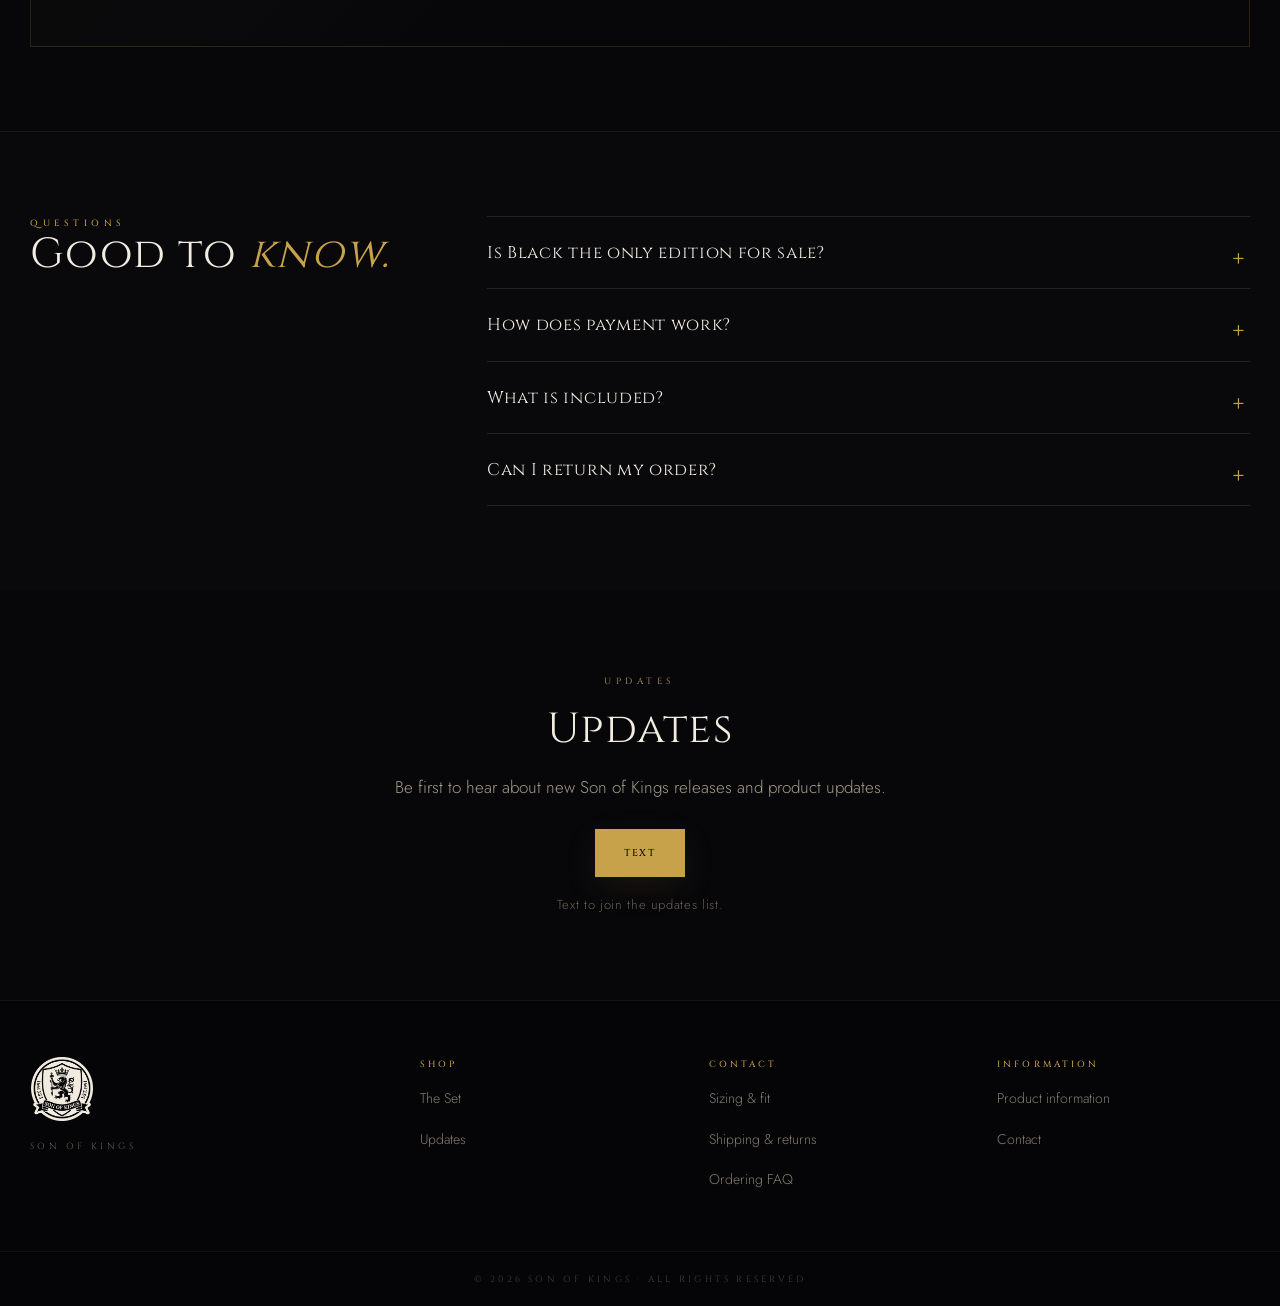
==== commit 69526962: "Rebuild storefront trust and production order flow" ====
--- a/index.html
+++ b/index.html
@@ -39,14 +39,7 @@
   with your size.</p>
 </noscript>
 
-<div class="scarcity" role="status" aria-label="Only a few Black Edition sets left">
-  <div class="scarcity__track" aria-hidden="true">
-    <span>ONLY A FEW BLACK EDITION SETS LEFT</span><i>◆</i>
-    <span>ONLY A FEW BLACK EDITION SETS LEFT</span><i>◆</i>
-    <span>ONLY A FEW BLACK EDITION SETS LEFT</span><i>◆</i>
-    <span>ONLY A FEW BLACK EDITION SETS LEFT</span><i>◆</i>
-  </div>
-</div>
+<p class="announce"><span>BLACK EDITION AVAILABLE NOW</span><span aria-hidden="true">◆</span><span>TRACKED SHIPPING</span><span aria-hidden="true">◆</span><span>30-DAY RETURNS</span></p>
 
 <header class="header">
   <div class="header__bar">
@@ -54,7 +47,7 @@
       <img src="assets/img/crest@480.png" alt="" width="480" height="493" fetchpriority="high" decoding="async">
       <span class="brand__lines">
         <span class="brand__name">SON OF KINGS</span>
-        <span class="brand__sub">BLACK EDITION</span>
+        <span class="brand__sub">EST. 2021</span>
       </span>
     </a>
 
@@ -102,10 +95,10 @@
     </div>
     <div class="hero__scrim" aria-hidden="true"></div>
     <div class="hero__body">
-      <p class="eyebrow hero__eyebrow">BLACK TRACKSUIT</p>
+      <p class="eyebrow hero__eyebrow">THE BLACK EDITION</p>
       <h1 id="hero-title">Built for the <em>crown.</em></h1>
       <div class="hero__cta">
-        <a class="btn btn--gold" href="#product">SHOP THE SET — $199.99</a>
+        <a class="btn btn--gold" href="#product">SHOP BLACK — $199.99</a>
         <a class="btn btn--ghost" href="#atelier">SEE THE DETAILS</a>
       </div>
     </div>
@@ -166,7 +159,7 @@
             <b>$199.99</b>
             <span>Hoodie + trousers</span>
           </p>
-          <p class="stock stock--live"><span></span>In stock · only a few left</p>
+          <p class="stock stock--live"><span></span>Available to order</p>
         </div>
 
         <div class="rule-fade"></div>
@@ -211,13 +204,13 @@
             <output id="qty-value" for="qty-dec qty-inc" aria-live="polite">1</output>
             <button id="qty-inc" type="button" aria-label="Increase quantity">+</button>
           </div>
-          <button class="btn btn--gold" id="add-to-bag" type="button">Add to bag — $199.99</button>
+          <button class="btn btn--gold" id="add-to-bag" type="button">Add Black set — $199.99</button>
         </div>
 
         <ul class="terms" id="terms">
-          <li><b>I</b><span>Dispatched within 48 hours, insured and tracked.</span></li>
-          <li><b>II</b><span>Thirty days to return, unworn, at our cost.</span></li>
-          <li><b>III</b><span>Contact us for product care and support.</span></li>
+          <li><b>I</b><span>Availability is confirmed before payment.</span></li>
+          <li><b>II</b><span>Orders ship tracked within two business days.</span></li>
+          <li><b>III</b><span>Thirty-day returns on unworn items.</span></li>
         </ul>
       </div>
     </div>
@@ -227,40 +220,40 @@
     <div class="shell">
       <div class="editions__head">
         <div>
-          <p class="eyebrow eyebrow--gold">The full collection</p>
-          <h2 class="h2" id="editions-title">Choose your <em>color.</em></h2>
-        </div>
-        <p class="lede">The Black Edition is the only color currently available. Every other edition is sold out.</p>
+          <p class="eyebrow eyebrow--gold">Color studio</p>
+          <h2 class="h2" id="editions-title">What comes <em>next.</em></h2>
+        </div>
+        <p class="lede">Black is the only released edition. These color studies are previews—not sold-out inventory. Join the updates list to hear when a color is actually released.</p>
       </div>
 
       <div class="edition-grid">
         <article class="edition-card edition-card--available">
           <div class="edition-card__art edition-card__art--black">
-            <img src="assets/img/Codex Image Sep 15, 2026, 12_05_16 AM.png" alt="Black Son of Kings hoodie" loading="lazy" decoding="async">
+            <img src="assets/img/black-hoodie.webp" alt="Black Son of Kings hoodie" loading="lazy" decoding="async">
           </div>
           <div class="edition-card__body"><h3>Black</h3><a href="#product">Shop now</a></div>
-          <p class="stock stock--live"><span></span>Only a few left</p>
+          <p class="stock stock--live"><span></span>Available now</p>
         </article>
 
         <article class="edition-card">
-          <div class="edition-card__art"><img src="assets/enhanced/navy-hoodie.png" alt="Navy Son of Kings hoodie" loading="lazy" decoding="async"><img src="assets/enhanced/navy-pants.png" alt="Navy Son of Kings trousers" loading="lazy" decoding="async"></div>
-          <div class="edition-card__body"><h3>Navy</h3><span>Out of stock</span></div>
+          <div class="edition-card__art"><img src="assets/enhanced/navy-hoodie.webp" alt="Navy Son of Kings hoodie" loading="lazy" decoding="async"><img src="assets/enhanced/navy-pants.webp" alt="Navy Son of Kings trousers" loading="lazy" decoding="async"></div>
+          <div class="edition-card__body"><h3>Navy</h3><span>Preview</span></div>
         </article>
         <article class="edition-card">
-          <div class="edition-card__art"><img src="assets/enhanced/blue-hoodie.png" alt="Blue Son of Kings hoodie" loading="lazy" decoding="async"><img src="assets/enhanced/blue-pants.png" alt="Blue Son of Kings trousers" loading="lazy" decoding="async"></div>
-          <div class="edition-card__body"><h3>Royal Blue</h3><span>Out of stock</span></div>
+          <div class="edition-card__art"><img src="assets/enhanced/blue-hoodie.webp" alt="Blue Son of Kings hoodie" loading="lazy" decoding="async"><img src="assets/enhanced/blue-pants.webp" alt="Blue Son of Kings trousers" loading="lazy" decoding="async"></div>
+          <div class="edition-card__body"><h3>Royal Blue</h3><span>Preview</span></div>
         </article>
         <article class="edition-card">
-          <div class="edition-card__art"><img src="assets/enhanced/green-hoodie.png" alt="Green Son of Kings hoodie" loading="lazy" decoding="async"><img src="assets/enhanced/green-pants.png" alt="Green Son of Kings trousers" loading="lazy" decoding="async"></div>
-          <div class="edition-card__body"><h3>Forest Green</h3><span>Out of stock</span></div>
+          <div class="edition-card__art"><img src="assets/enhanced/green-hoodie.webp" alt="Green Son of Kings hoodie" loading="lazy" decoding="async"><img src="assets/enhanced/green-pants.webp" alt="Green Son of Kings trousers" loading="lazy" decoding="async"></div>
+          <div class="edition-card__body"><h3>Forest Green</h3><span>Preview</span></div>
         </article>
         <article class="edition-card">
-          <div class="edition-card__art"><img src="assets/enhanced/marble-hoodie.png" alt="Marble Son of Kings hoodie" loading="lazy" decoding="async"><img src="assets/enhanced/marble-pants.png" alt="Marble Son of Kings trousers" loading="lazy" decoding="async"></div>
-          <div class="edition-card__body"><h3>Marble</h3><span>Out of stock</span></div>
+          <div class="edition-card__art"><img src="assets/enhanced/marble-hoodie.webp" alt="Marble Son of Kings hoodie" loading="lazy" decoding="async"><img src="assets/enhanced/marble-pants.webp" alt="Marble Son of Kings trousers" loading="lazy" decoding="async"></div>
+          <div class="edition-card__body"><h3>Marble</h3><span>Preview</span></div>
         </article>
         <article class="edition-card">
-          <div class="edition-card__art"><img src="assets/enhanced/red-hoodie.png" alt="Red Son of Kings hoodie" loading="lazy" decoding="async"><img src="assets/enhanced/red-pants.png" alt="Red Son of Kings trousers" loading="lazy" decoding="async"></div>
-          <div class="edition-card__body"><h3>Crimson</h3><span>Out of stock</span></div>
+          <div class="edition-card__art"><img src="assets/enhanced/red-hoodie.webp" alt="Red Son of Kings hoodie" loading="lazy" decoding="async"><img src="assets/enhanced/red-pants.webp" alt="Red Son of Kings trousers" loading="lazy" decoding="async"></div>
+          <div class="edition-card__body"><h3>Crimson</h3><span>Preview</span></div>
         </article>
       </div>
     </div>
@@ -308,6 +301,33 @@
     </div>
   </section>
 
+  <section class="section shell" id="service" aria-labelledby="service-title">
+    <div class="service">
+      <div class="service__head">
+        <p class="eyebrow eyebrow--gold">Before you order</p>
+        <h2 class="h2" id="service-title">Clear from bag<br><em>to delivery.</em></h2>
+      </div>
+      <div class="service__grid">
+        <article><span>01</span><h3>Order request</h3><p>Add your size to the bag and send the prepared order request by email or text. No payment is taken on this website.</p></article>
+        <article><span>02</span><h3>Confirmation</h3><p>We confirm the size is available, answer any questions, and send payment instructions directly.</p></article>
+        <article><span>03</span><h3>Tracked delivery</h3><p>Confirmed orders dispatch within two business days with tracking provided to you.</p></article>
+        <article><span>04</span><h3>Returns</h3><p>Unworn items may be returned within 30 days. Contact us first so we can arrange the return.</p></article>
+      </div>
+    </div>
+  </section>
+
+  <section class="section faq" id="faq" aria-labelledby="faq-title">
+    <div class="shell faq__inner">
+      <div><p class="eyebrow eyebrow--gold">Questions</p><h2 class="h2" id="faq-title">Good to <em>know.</em></h2></div>
+      <div class="faq__list">
+        <details><summary>Is Black the only edition for sale?</summary><p>Yes. Black is the only released edition currently available to order. The other colors shown are previews of possible future releases.</p></details>
+        <details><summary>How does payment work?</summary><p>The website prepares an order request. We confirm availability and provide payment instructions directly; the website does not collect card details.</p></details>
+        <details><summary>What is included?</summary><p>One Black Edition hoodie and one matching pair of trousers. They are sold together as a set.</p></details>
+        <details><summary>Can I return my order?</summary><p>Yes. Unworn items can be returned within 30 days. Contact us before sending anything back.</p></details>
+      </div>
+    </div>
+  </section>
+
   <section class="section shell" id="club" aria-labelledby="club-title">
     <div class="club">
       <p class="eyebrow">Updates</p>
@@ -336,8 +356,8 @@
     <nav class="footer__col" aria-labelledby="f-care">
       <h2 id="f-care">Contact</h2>
       <a href="#size-guide" data-open-guide>Sizing &amp; fit</a>
-      <a href="#terms">Shipping & returns</a>
-      <a href="#atelier">Contact</a>
+      <a href="#service">Shipping &amp; returns</a>
+      <a href="#faq">Ordering FAQ</a>
     </nav>
     <nav class="footer__col" aria-labelledby="f-house">
       <h2 id="f-house">Information</h2>
@@ -358,8 +378,9 @@
     <div class="bag__body" id="bag-body"></div>
     <div class="bag__foot">
       <p class="bag__total"><span>Subtotal</span><span id="bag-total">$0.00</span></p>
-      <p class="bag__note">Shipping details confirmed with your order.</p>
-      <button class="btn btn--gold btn--block" id="checkout" type="button">Proceed to checkout</button>
+      <p class="bag__note">Send a request first. We confirm availability and payment details directly—no payment is taken here.</p>
+      <button class="btn btn--gold btn--block" id="checkout" type="button">Email order request</button>
+      <a class="btn btn--ghost btn--block" id="checkout-sms" href="#">Text order request</a>
     </div>
   </aside>
 </div>
--- a/assets/css/site.css
+++ b/assets/css/site.css
@@ -207,7 +207,7 @@
 .btn--ghost { border-color: var(--rule-edge); color: var(--gold-lit); }
 .btn--ghost:hover { border-color: var(--gold); background: #100e09; color: var(--gold-lit); }
 .btn--block { width: 100%; }
-.btn[disabled] { opacity: .45; cursor: not-allowed; }
+.btn[disabled], .btn[aria-disabled='true'] { opacity: .45; cursor: not-allowed; pointer-events: none; }
 
 .link-rule {
   display: inline-block;
@@ -303,31 +303,7 @@
   .brand__sub { display: none; }
 }
 
-/* Limited drop + color edition catalog */
-.scarcity {
-  position: relative;
-  z-index: 70;
-  overflow: hidden;
-  padding: 10px 0;
-  color: #07070a;
-  background: var(--gold);
-  border-bottom: 1px solid rgba(255,255,255,.28);
-  font-size: 10px;
-  font-weight: 700;
-  letter-spacing: .24em;
-  white-space: nowrap;
-}
-.scarcity__track {
-  display: flex;
-  width: max-content;
-  align-items: center;
-  gap: 28px;
-  padding-left: 28px;
-  animation: scarcity-loop 22s linear infinite;
-}
-.scarcity__track i { font-style: normal; font-size: 7px; }
-@keyframes scarcity-loop { to { transform: translateX(-50%); } }
-
+/* Availability + color edition catalog */
 .stock {
   display: flex;
   align-items: center;
@@ -366,7 +342,7 @@
   background: #0d0d11;
 }
 .edition-card:not(.edition-card--available)::after {
-  content: "SOLD OUT";
+  content: "COLOR STUDY";
   position: absolute;
   top: 14px;
   right: 14px;
@@ -386,7 +362,7 @@
   background: radial-gradient(circle at 50% 32%, #27272d 0, #121216 54%, #09090c 100%);
 }
 .edition-card__art img { width: 100%; height: 100%; object-fit: cover; min-width: 0; }
-.edition-card:not(.edition-card--available) .edition-card__art { filter: saturate(.66) brightness(.68); }
+.edition-card:not(.edition-card--available) .edition-card__art { filter: saturate(.86) brightness(.84); }
 .edition-card__art--black { display: block; }
 .edition-card__art--black img { object-position: center; }
 .edition-card__body {
@@ -411,8 +387,43 @@
   .edition-grid { grid-template-columns: 1fr; }
   .edition-card__art { aspect-ratio: 1 / 1; }
 }
-@media (prefers-reduced-motion: reduce) {
-  .scarcity__track { animation: none; }
+
+.service {
+  display: grid;
+  gap: 42px;
+  padding: clamp(28px, 5vw, 64px);
+  border: 1px solid rgba(200,162,74,.17);
+  background: linear-gradient(135deg, rgba(200,162,74,.045), transparent 54%);
+}
+.service__grid { display: grid; gap: 28px; }
+.service__grid article { padding-top: 18px; border-top: 1px solid rgba(255,255,255,.1); }
+.service__grid span { color: var(--gold); font-size: 10px; letter-spacing: .18em; }
+.service__grid h3 { margin: 12px 0 8px; font-family: var(--display); font-size: 18px; letter-spacing: .06em; }
+.service__grid p { margin: 0; color: #9f9a91; line-height: 1.75; }
+
+.faq { border-top: 1px solid rgba(255,255,255,.08); background: #09090c; }
+.faq__inner { display: grid; gap: 34px; }
+.faq__list { border-top: 1px solid rgba(255,255,255,.1); }
+.faq details { border-bottom: 1px solid rgba(255,255,255,.1); }
+.faq summary {
+  position: relative;
+  padding: 22px 42px 22px 0;
+  cursor: pointer;
+  color: var(--cream);
+  font-family: var(--display);
+  font-size: 17px;
+  letter-spacing: .04em;
+  list-style: none;
+}
+.faq summary::-webkit-details-marker { display: none; }
+.faq summary::after { content: "+"; position: absolute; right: 4px; color: var(--gold); font-family: var(--text); font-size: 22px; }
+.faq details[open] summary::after { content: "−"; }
+.faq details p { max-width: 65ch; margin: 0; padding: 0 42px 24px 0; color: #9f9a91; line-height: 1.75; }
+
+@media (min-width: 760px) {
+  .service { grid-template-columns: .72fr 1.28fr; }
+  .service__grid { grid-template-columns: repeat(2, minmax(0, 1fr)); }
+  .faq__inner { grid-template-columns: .68fr 1.32fr; gap: 64px; }
 }
 @media (min-width: 480px) {
   .brand img { height: 42px; width: 42px; }
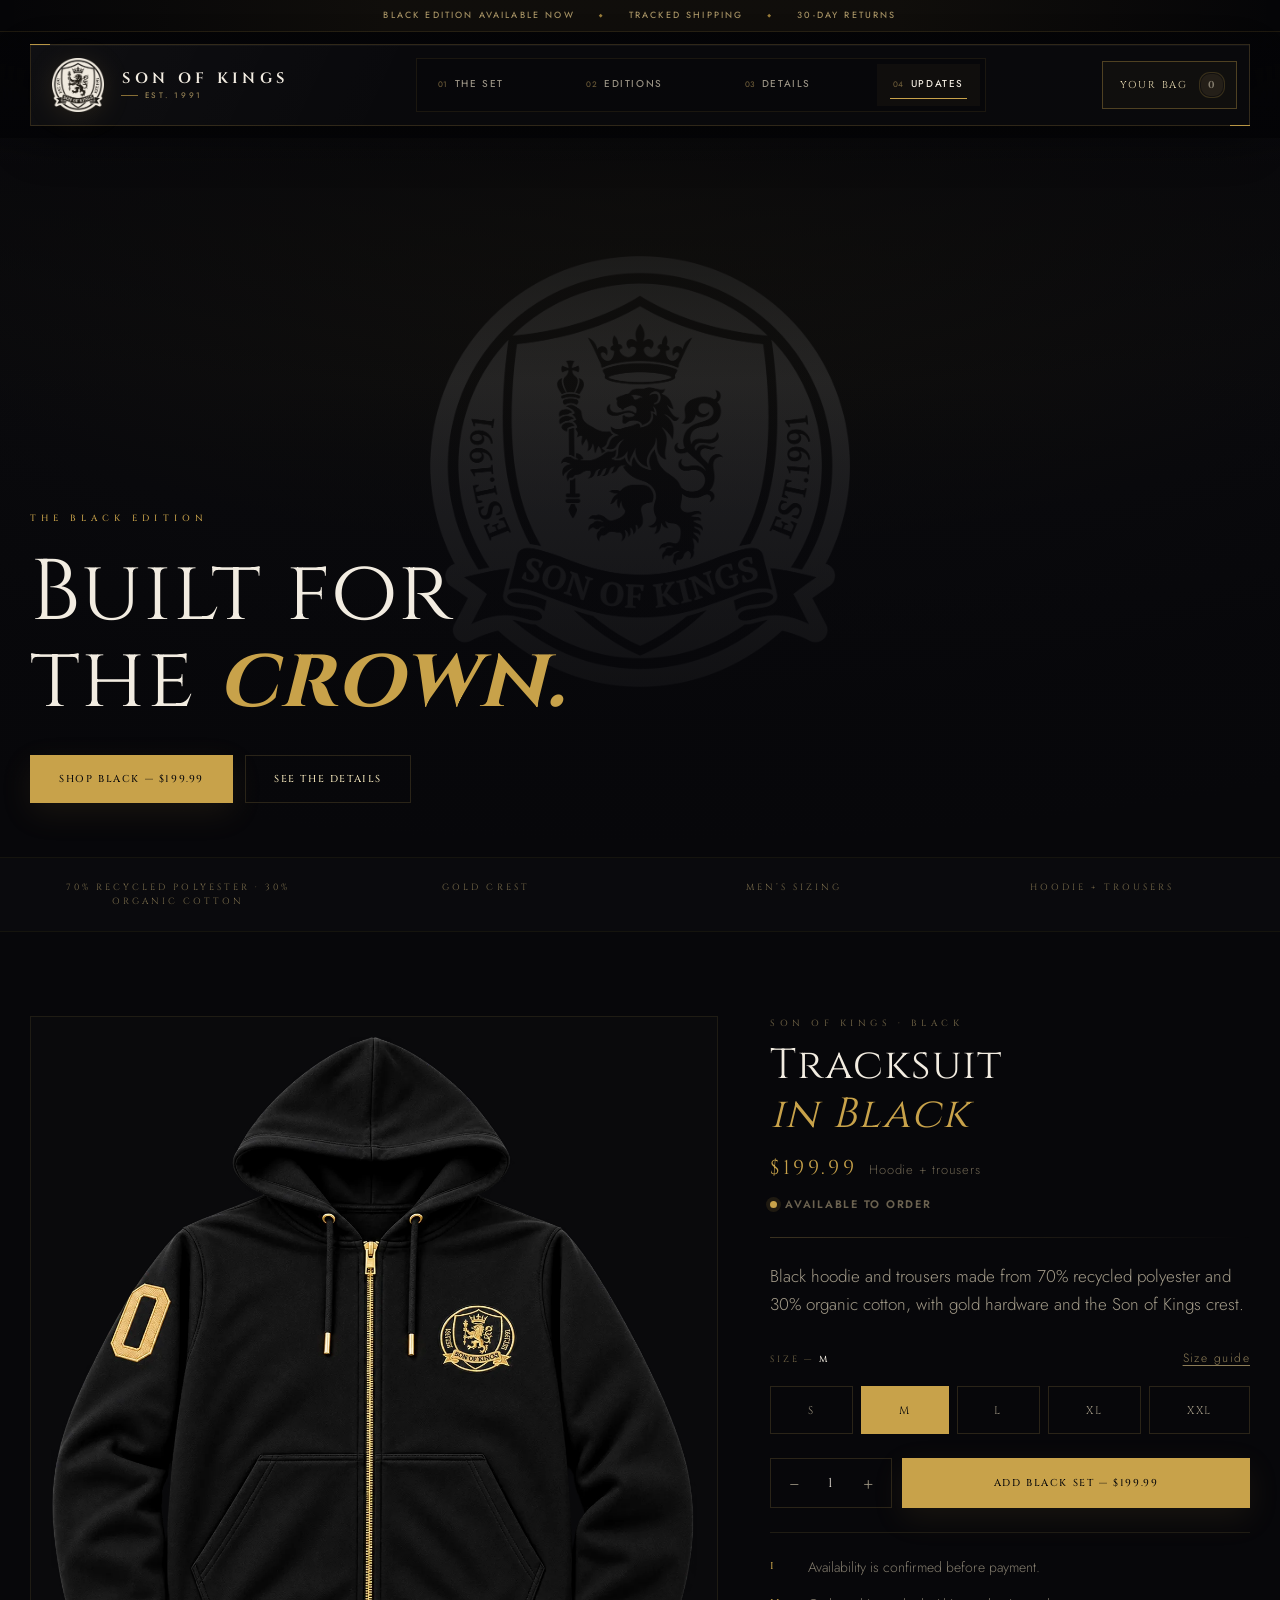
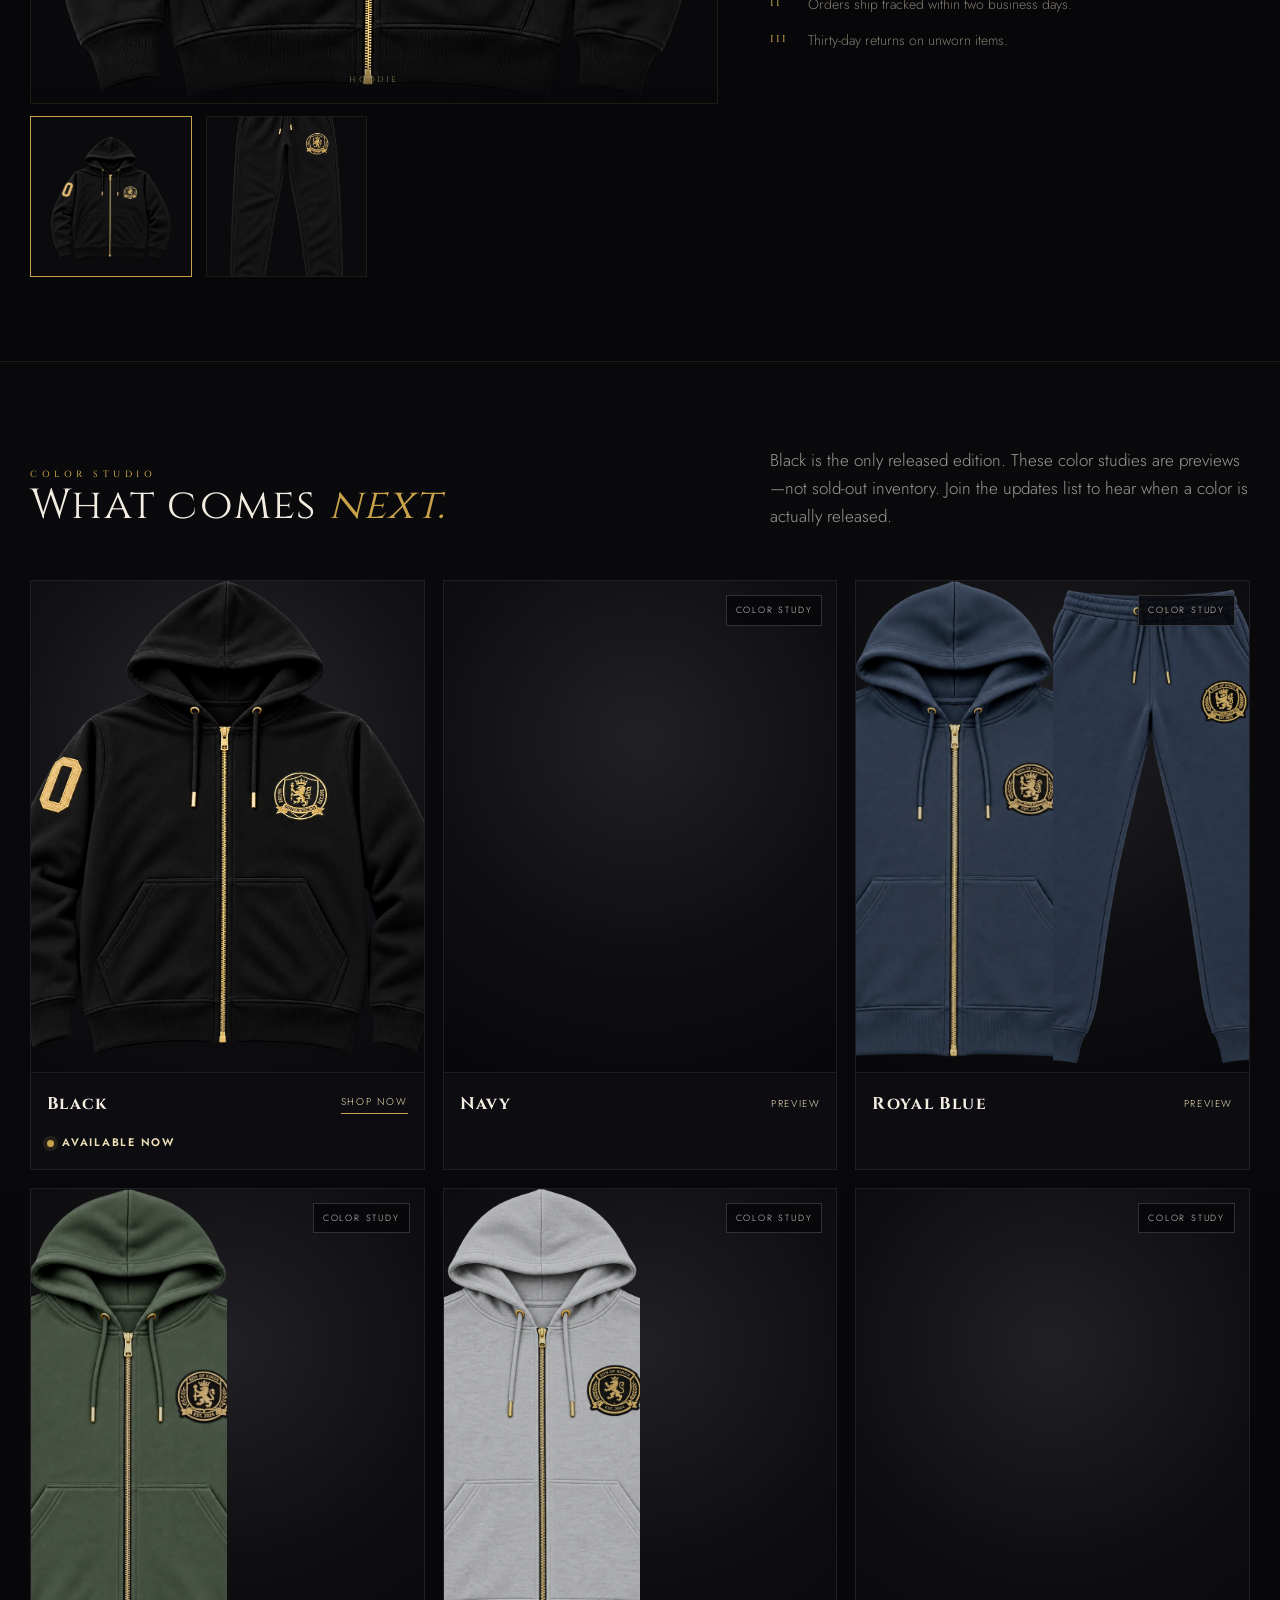
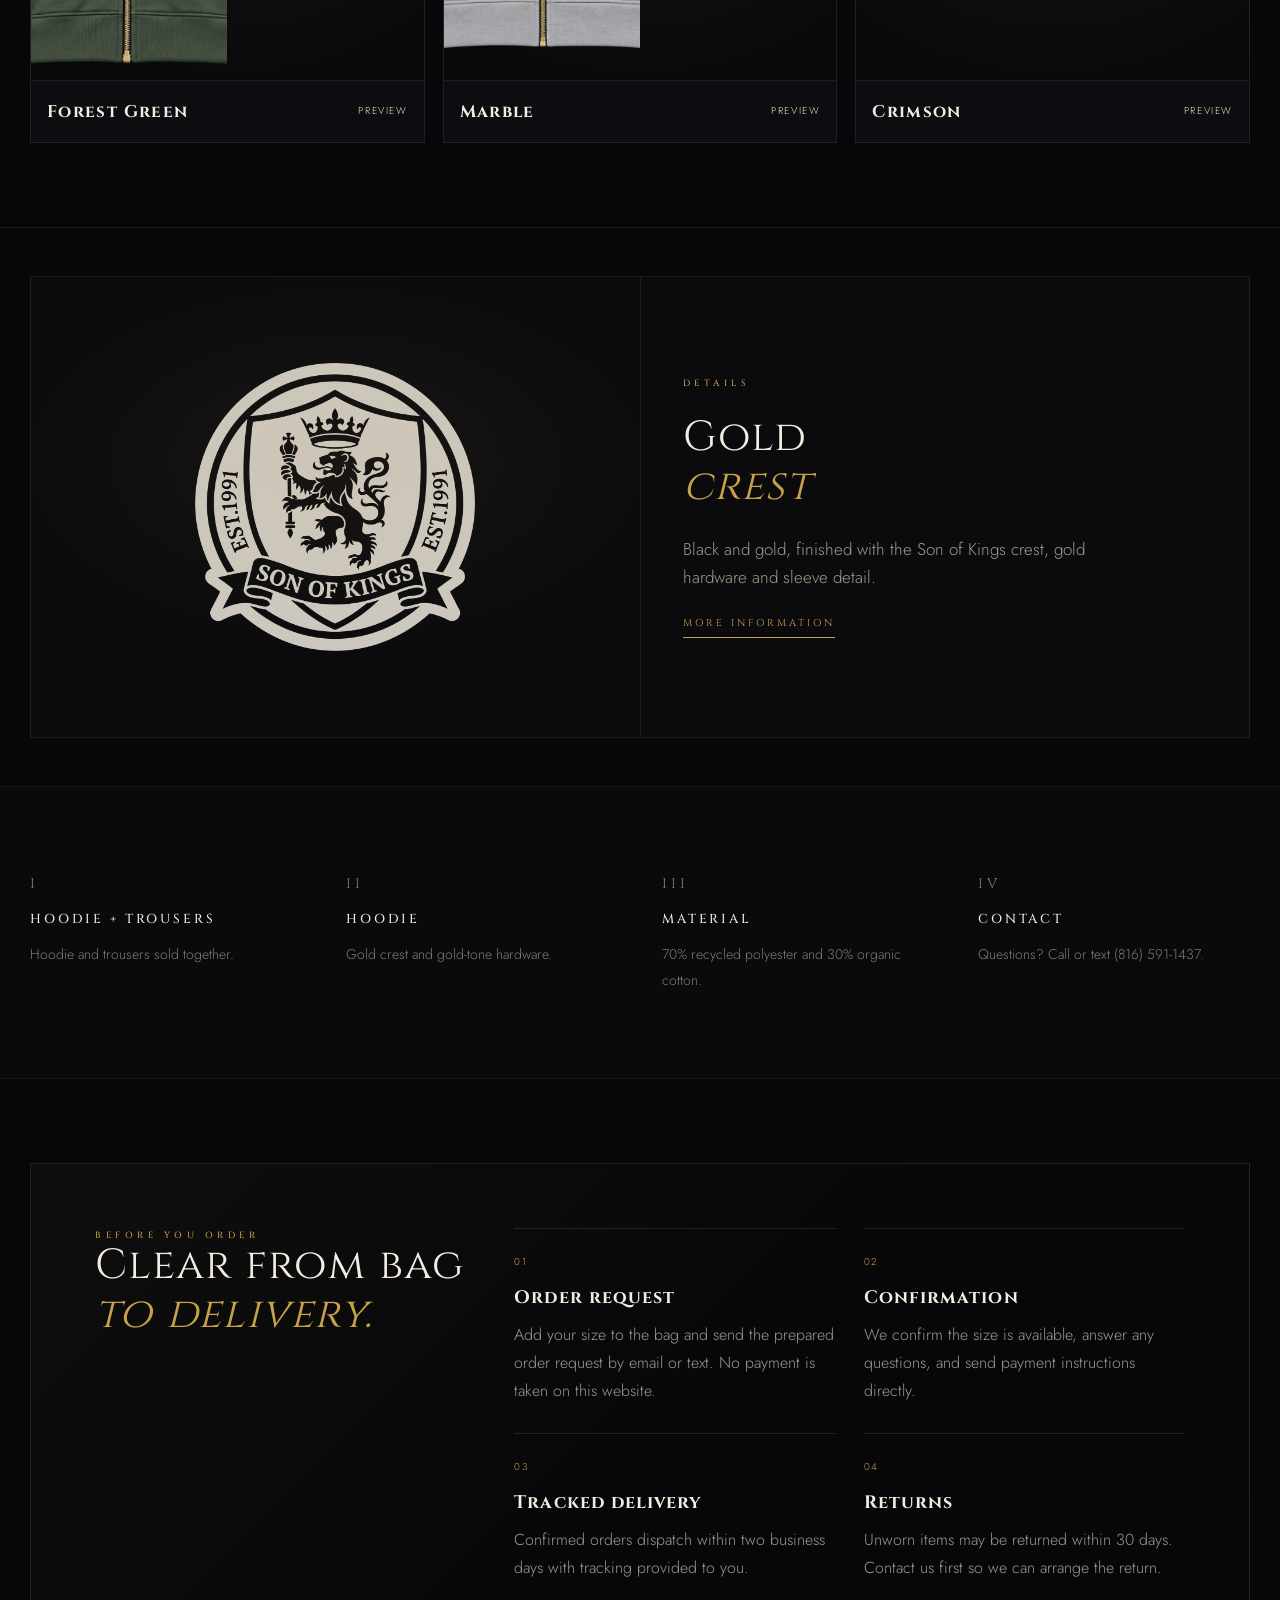
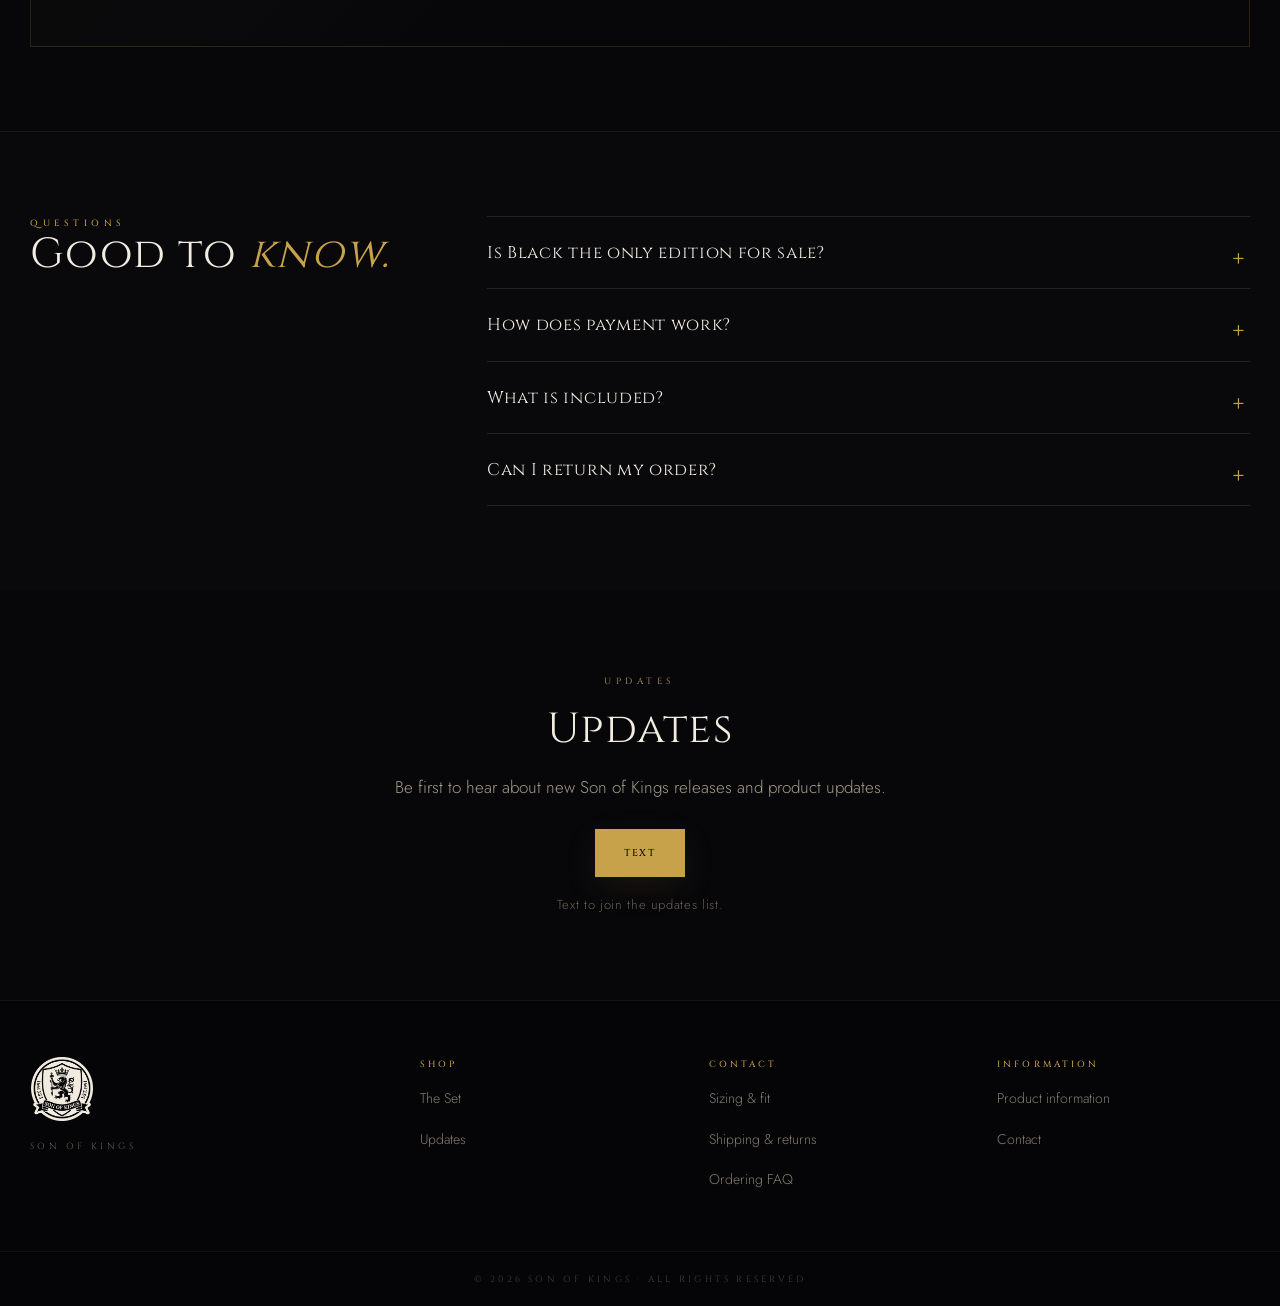
==== commit a408d18d: "Correct Son of Kings founding year" ====
--- a/index.html
+++ b/index.html
@@ -47,7 +47,7 @@
       <img src="assets/img/crest@480.png" alt="" width="480" height="493" fetchpriority="high" decoding="async">
       <span class="brand__lines">
         <span class="brand__name">SON OF KINGS</span>
-        <span class="brand__sub">EST. 2021</span>
+        <span class="brand__sub">EST. 1991</span>
       </span>
     </a>
 
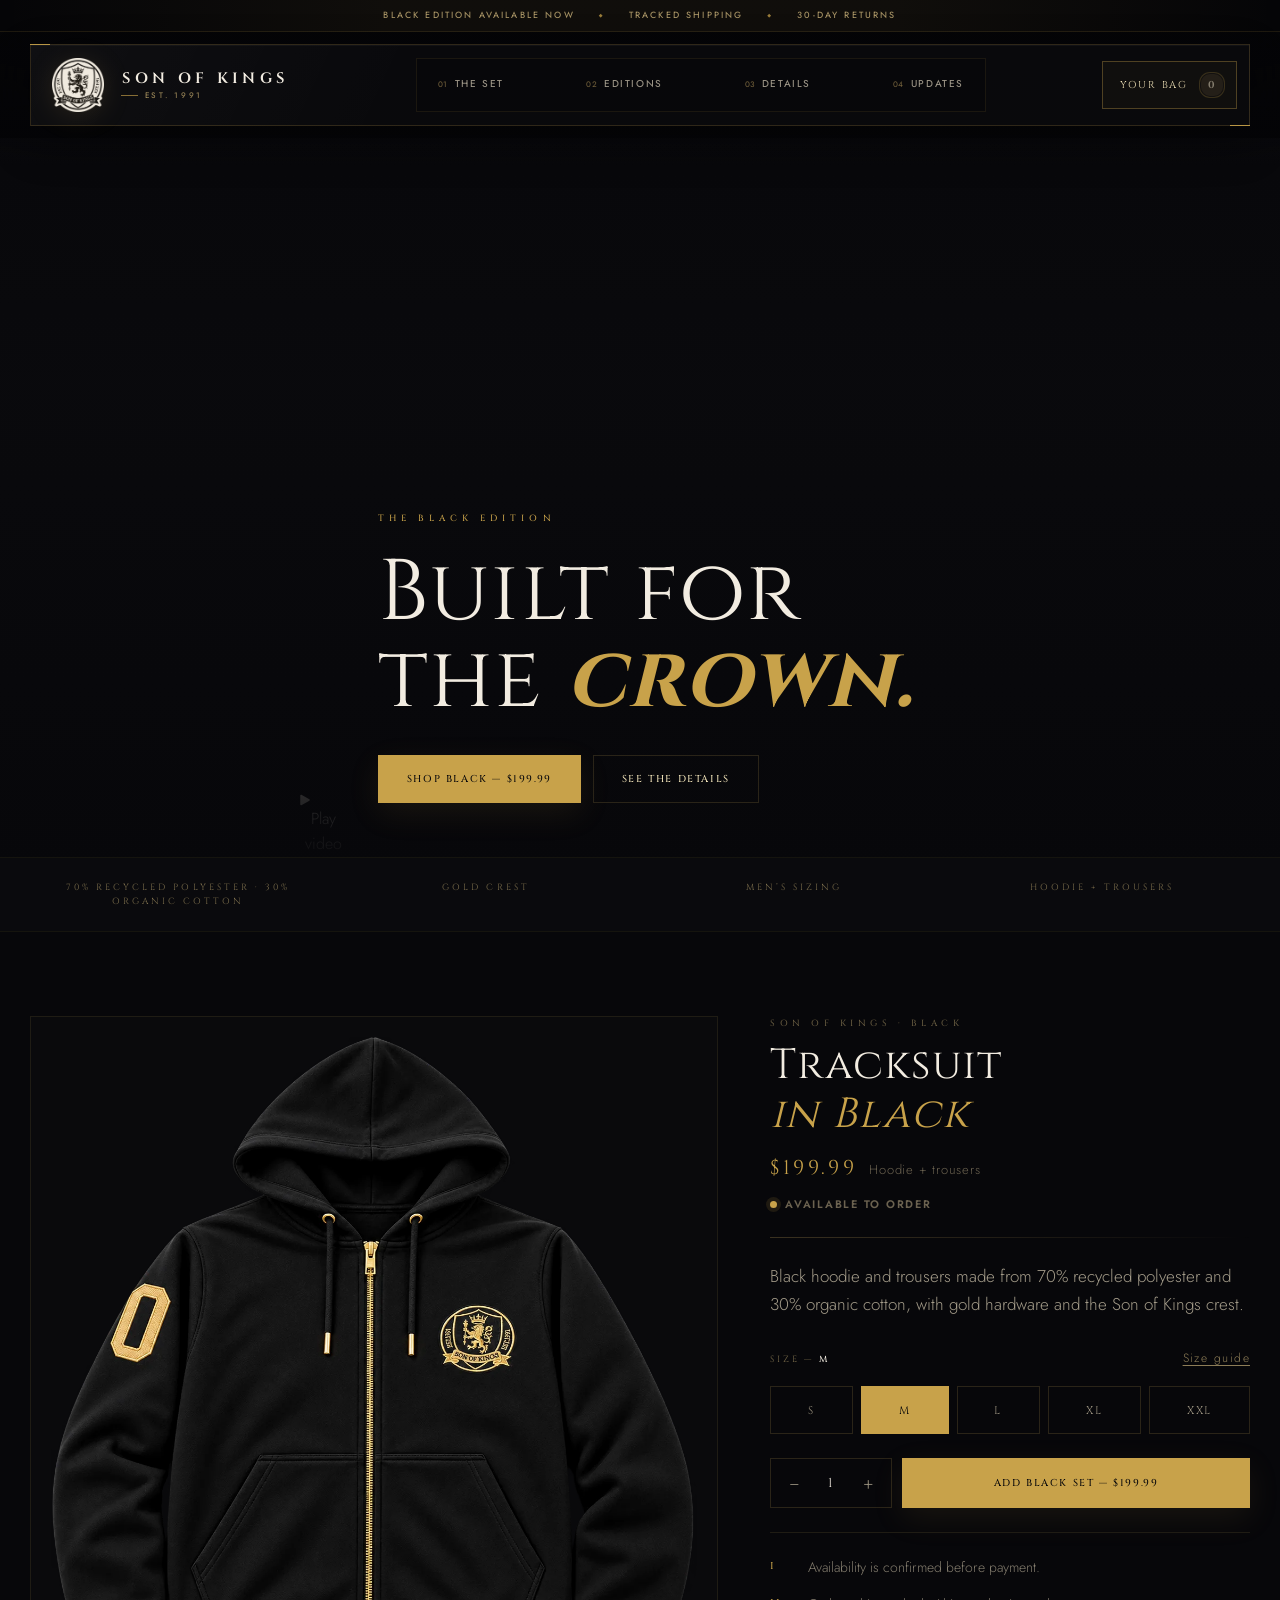
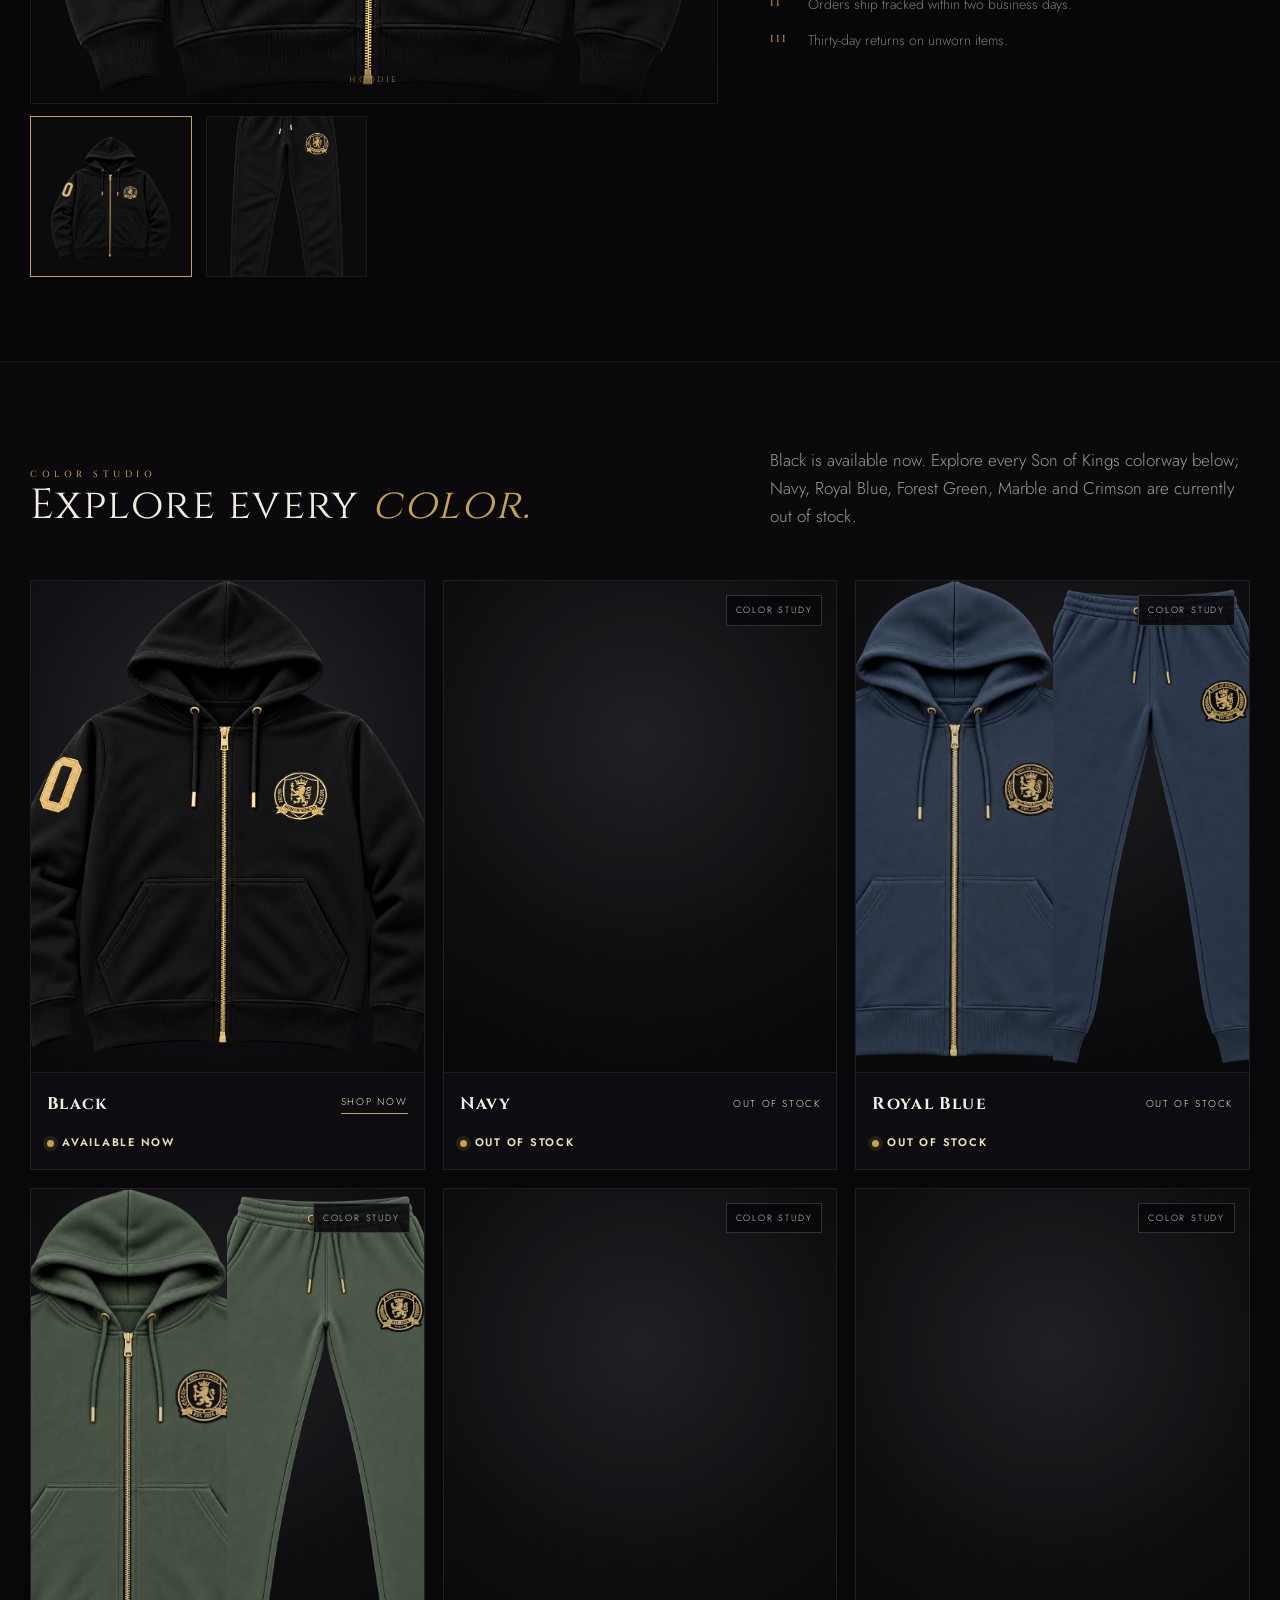
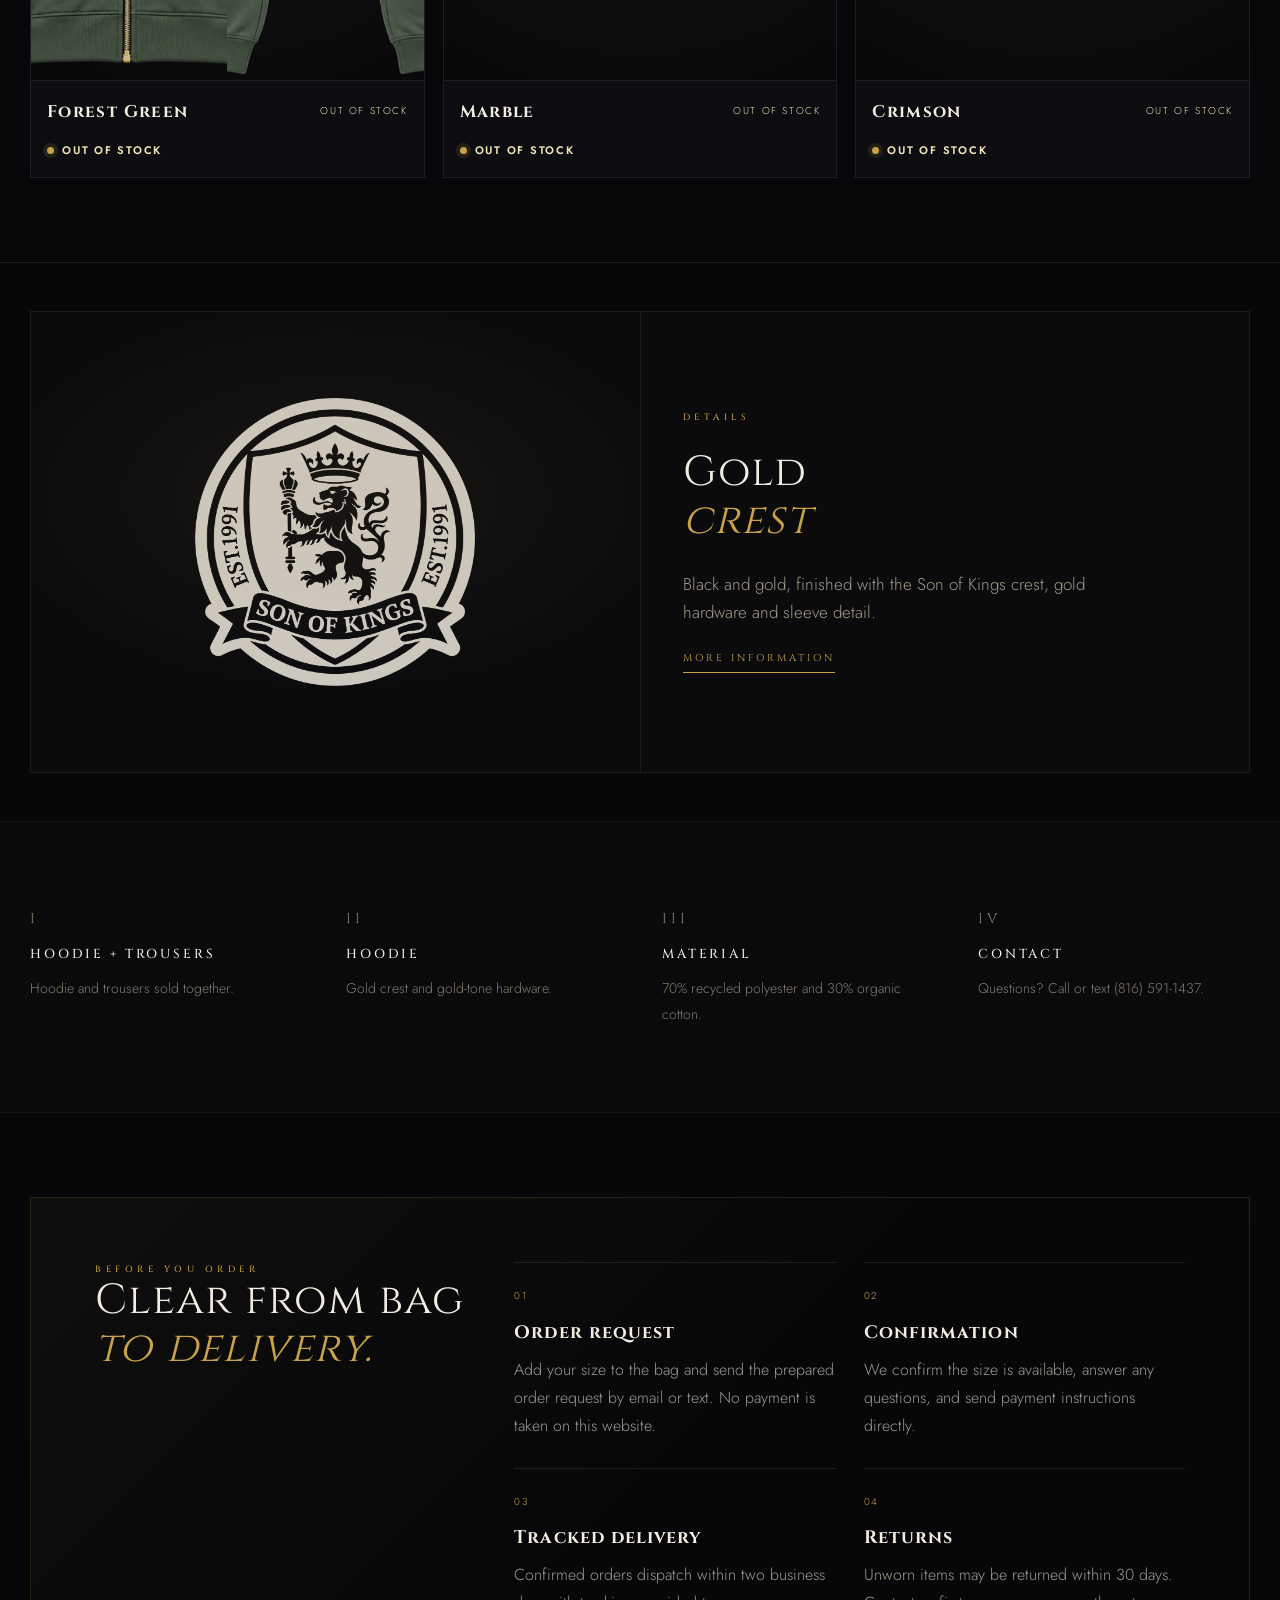
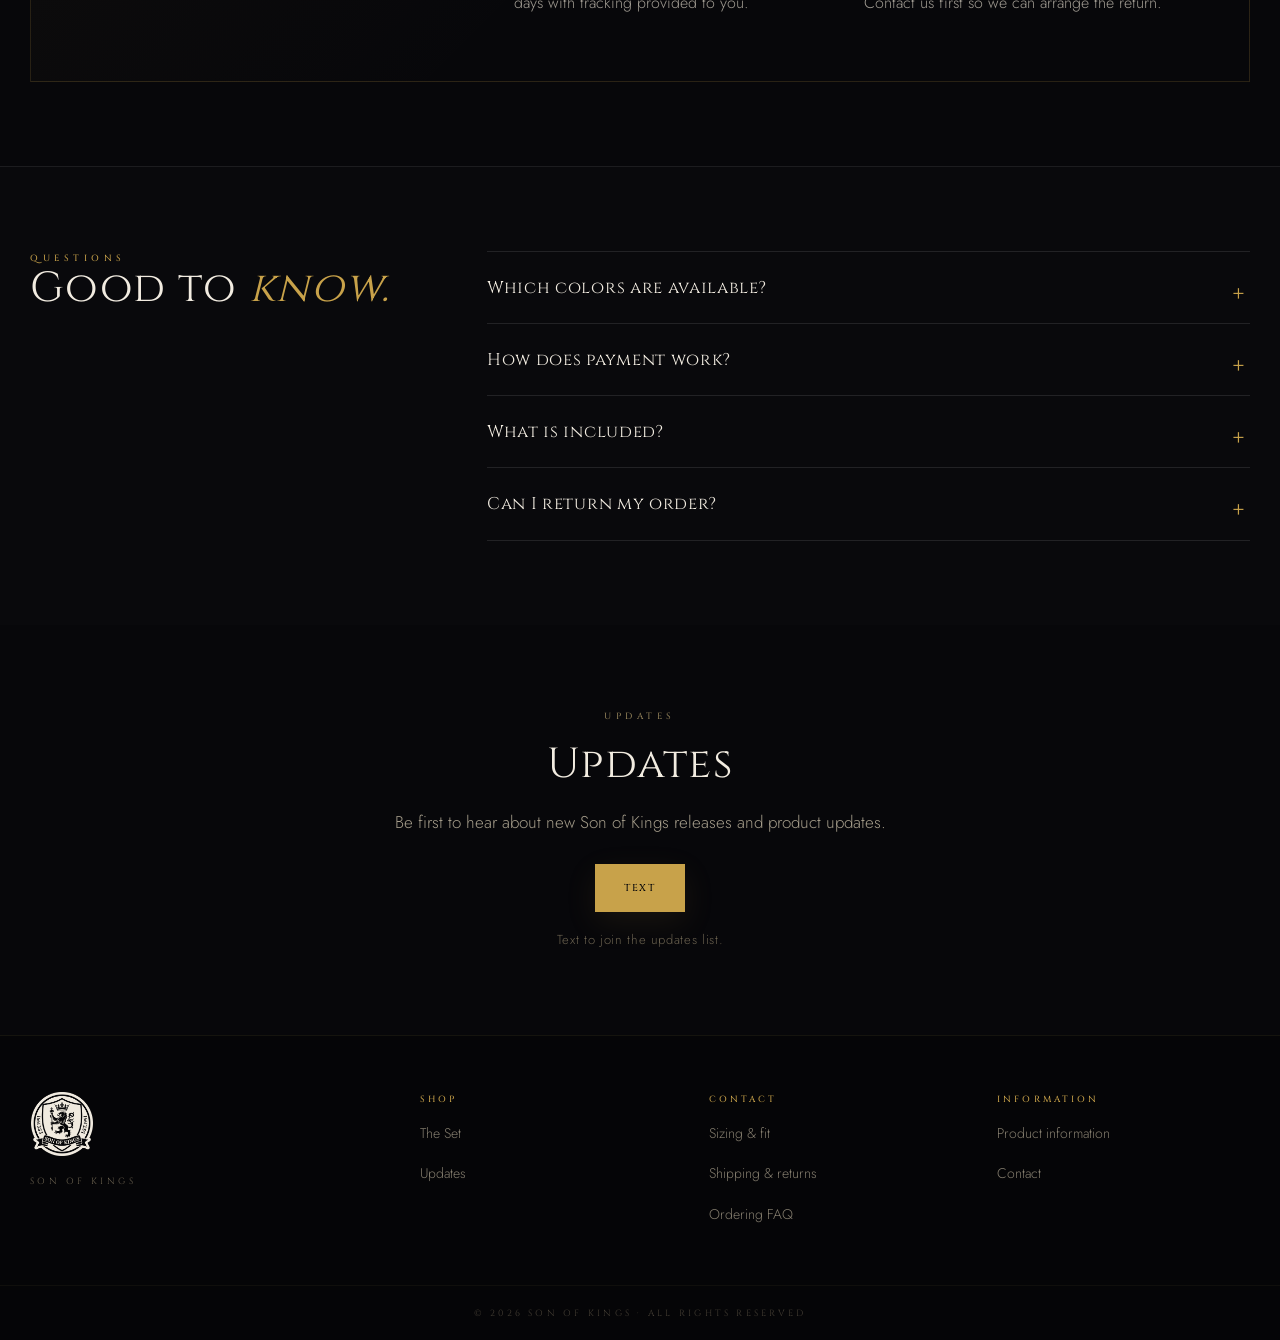
==== commit 04351723: "Use final SOK video in homepage hero" ====
--- a/index.html
+++ b/index.html
@@ -90,9 +90,15 @@
 <main id="main">
 
   <section class="hero" aria-labelledby="hero-title">
-    <div class="hero__art" aria-hidden="true">
-      <img src="assets/img/crest.png" alt="" width="960" height="987" decoding="async">
-    </div>
+    <video class="hero__video" id="sok-hero-video" muted loop playsinline preload="none" aria-label="Son of Kings collection video">
+      <source id="sok-hero-source" data-src="assets/sok final.mp4" type="video/mp4">
+    </video>
+    <button type="button" class="hero__video-play" id="sok-hero-play" aria-pressed="false" aria-label="Play background video">
+      <svg width="10" height="12" viewBox="0 0 10 12" fill="none" xmlns="http://www.w3.org/2000/svg" aria-hidden="true">
+        <path d="M1 1.5L9 6L1 10.5V1.5Z" fill="currentColor" stroke="currentColor" stroke-width="1.5" stroke-linecap="round" stroke-linejoin="round"/>
+      </svg>
+      <span>Play video</span>
+    </button>
     <div class="hero__scrim" aria-hidden="true"></div>
     <div class="hero__body">
       <p class="eyebrow hero__eyebrow">THE BLACK EDITION</p>
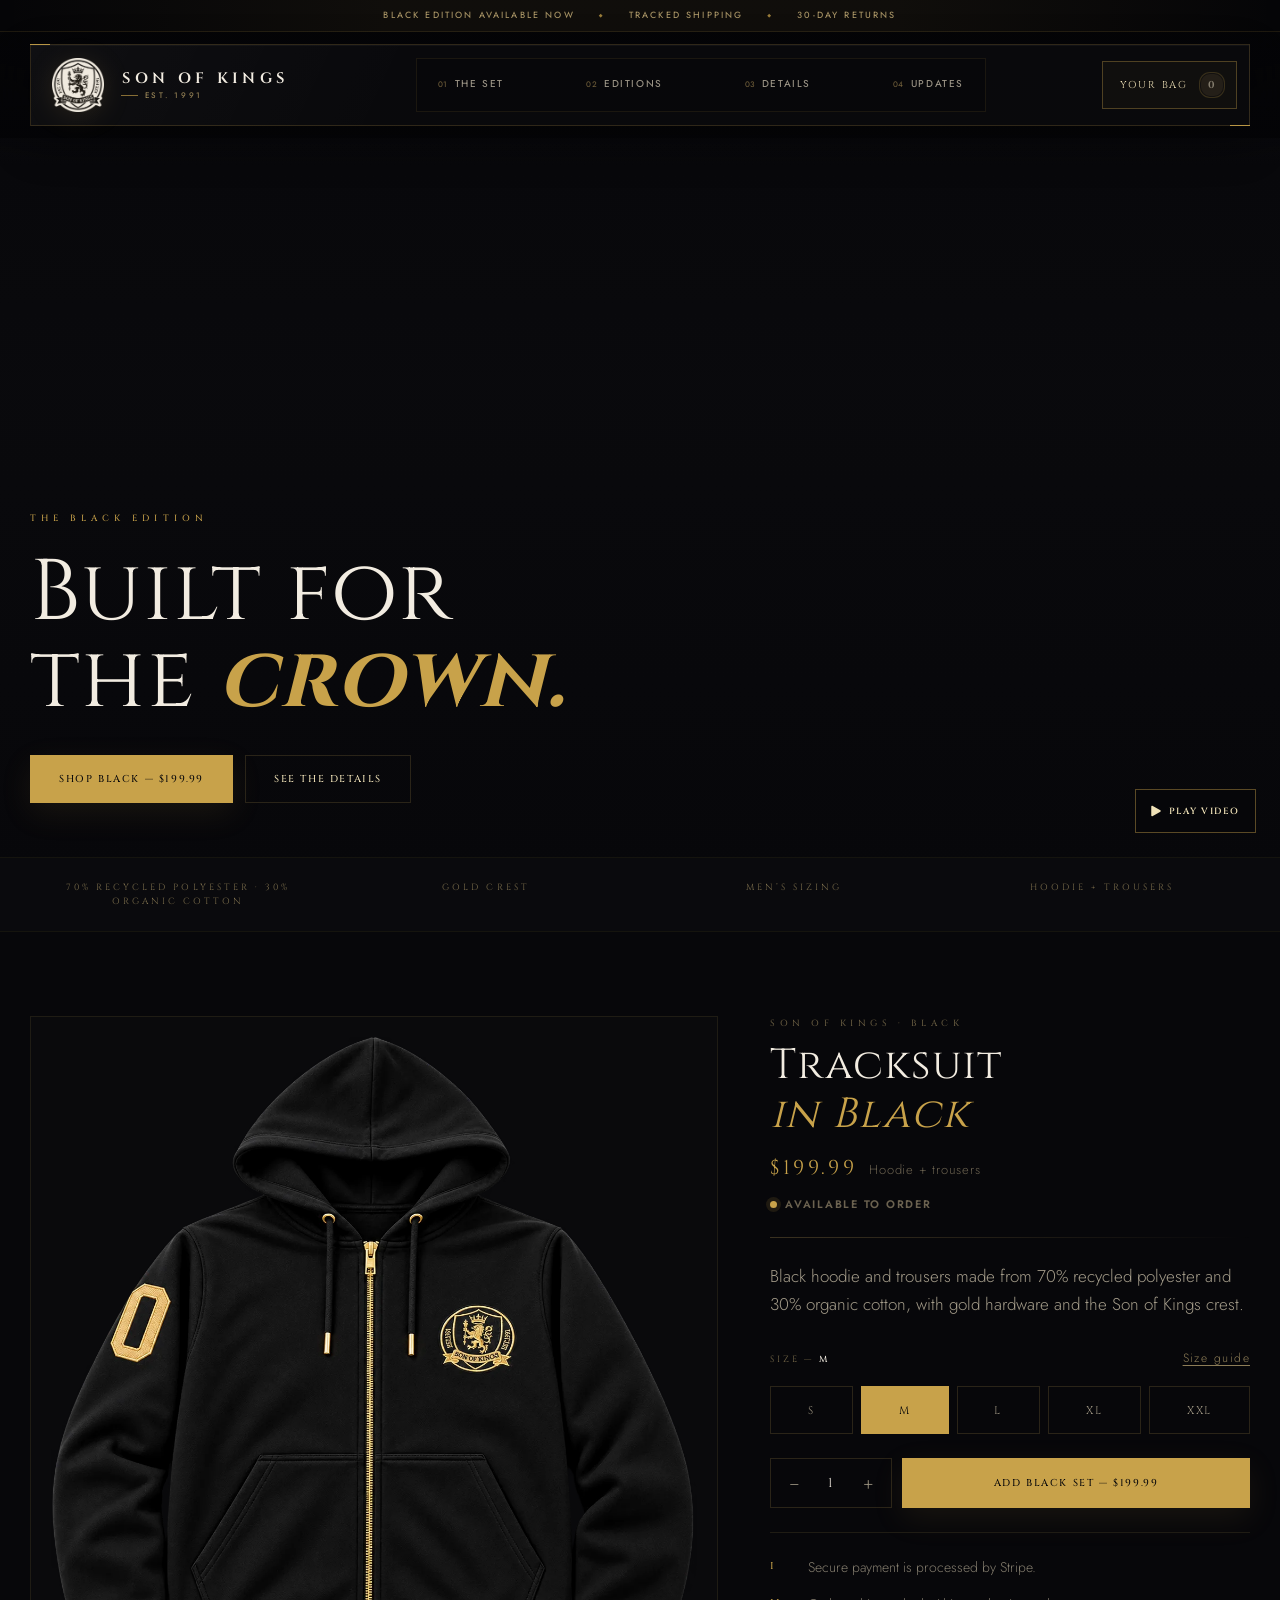
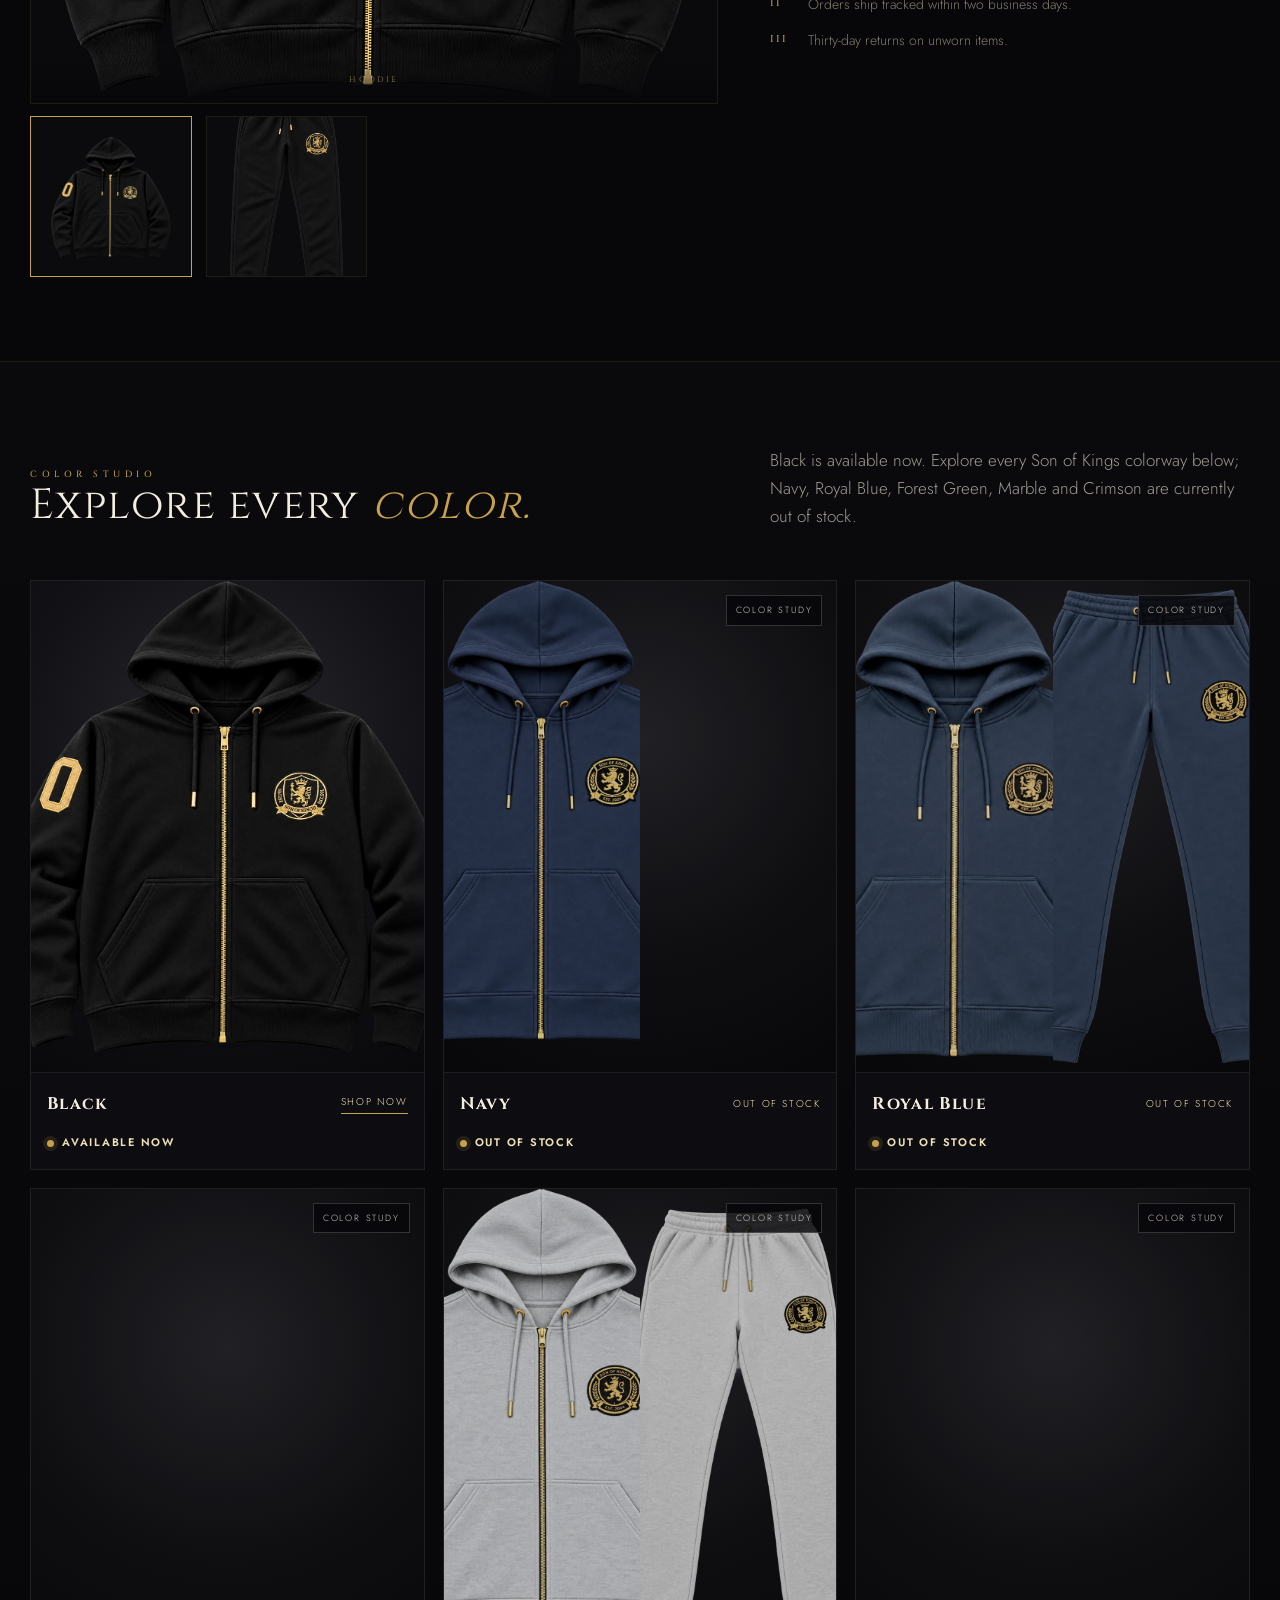
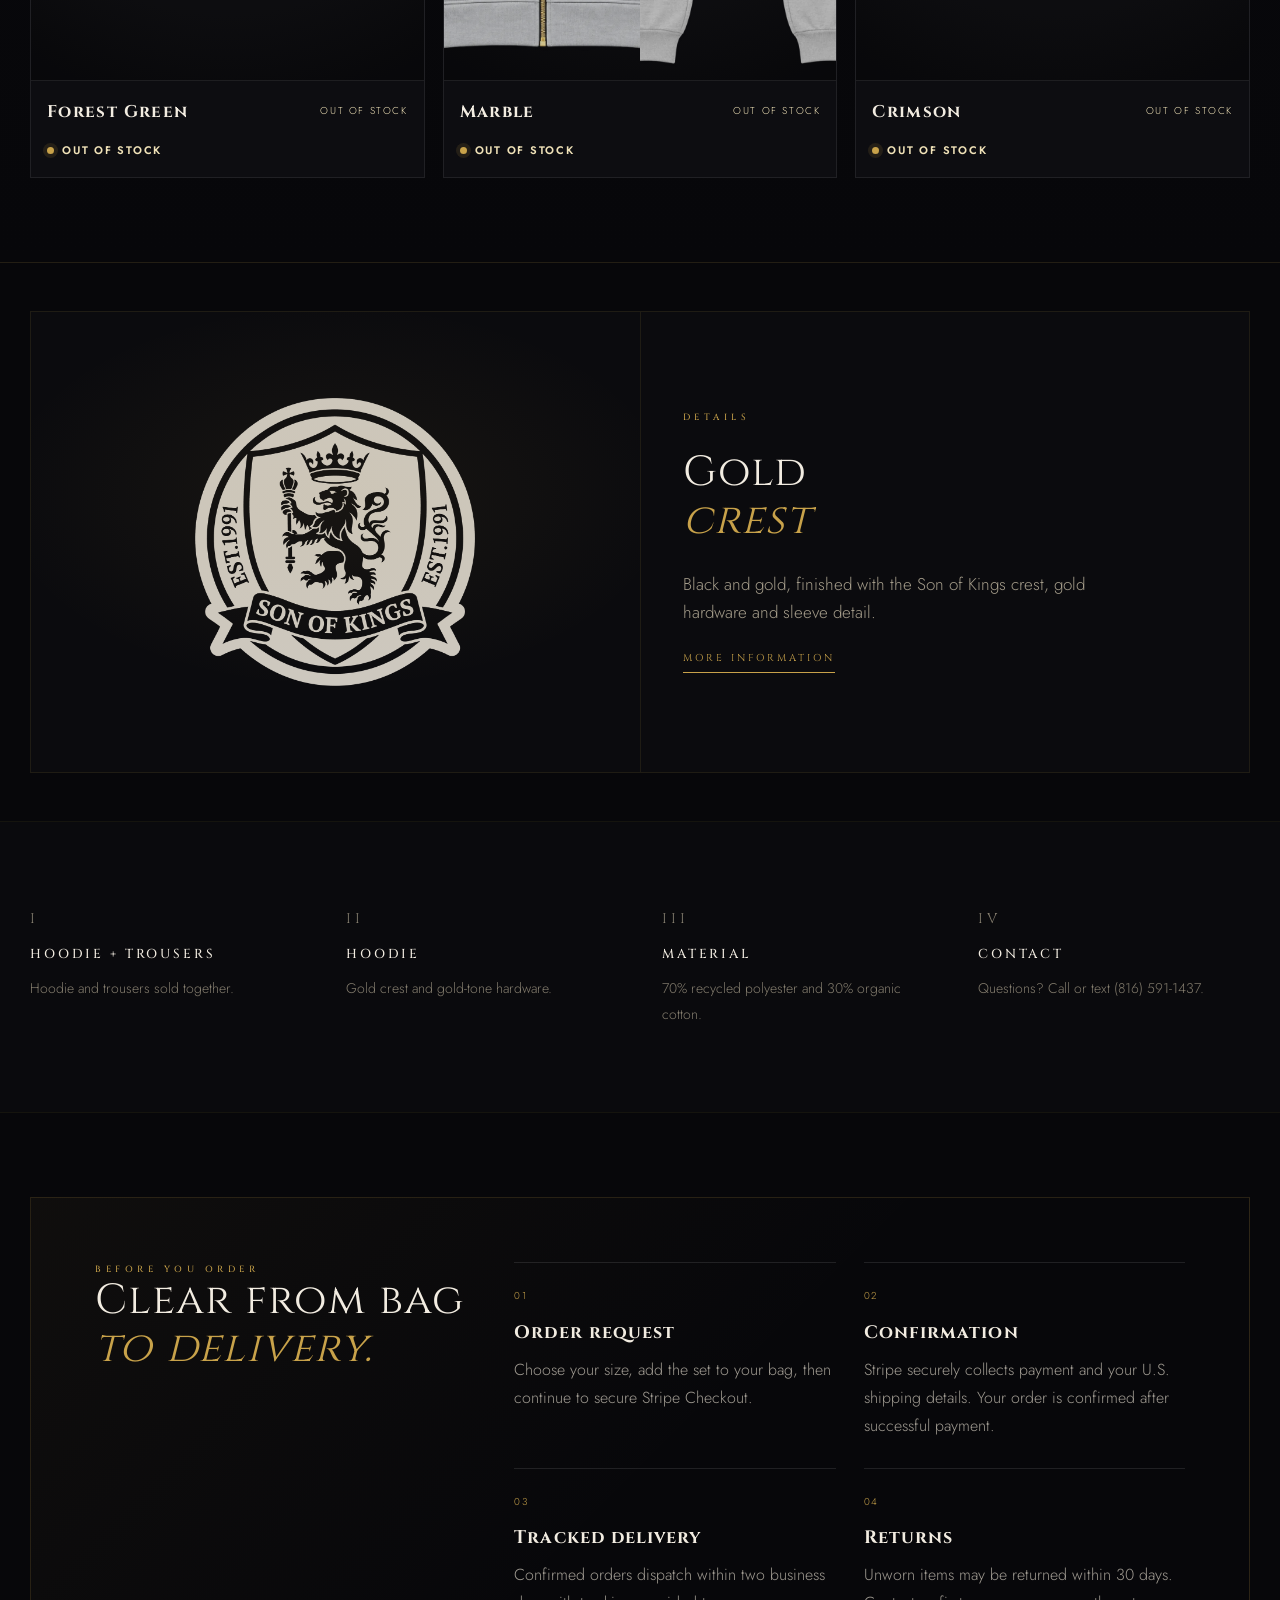
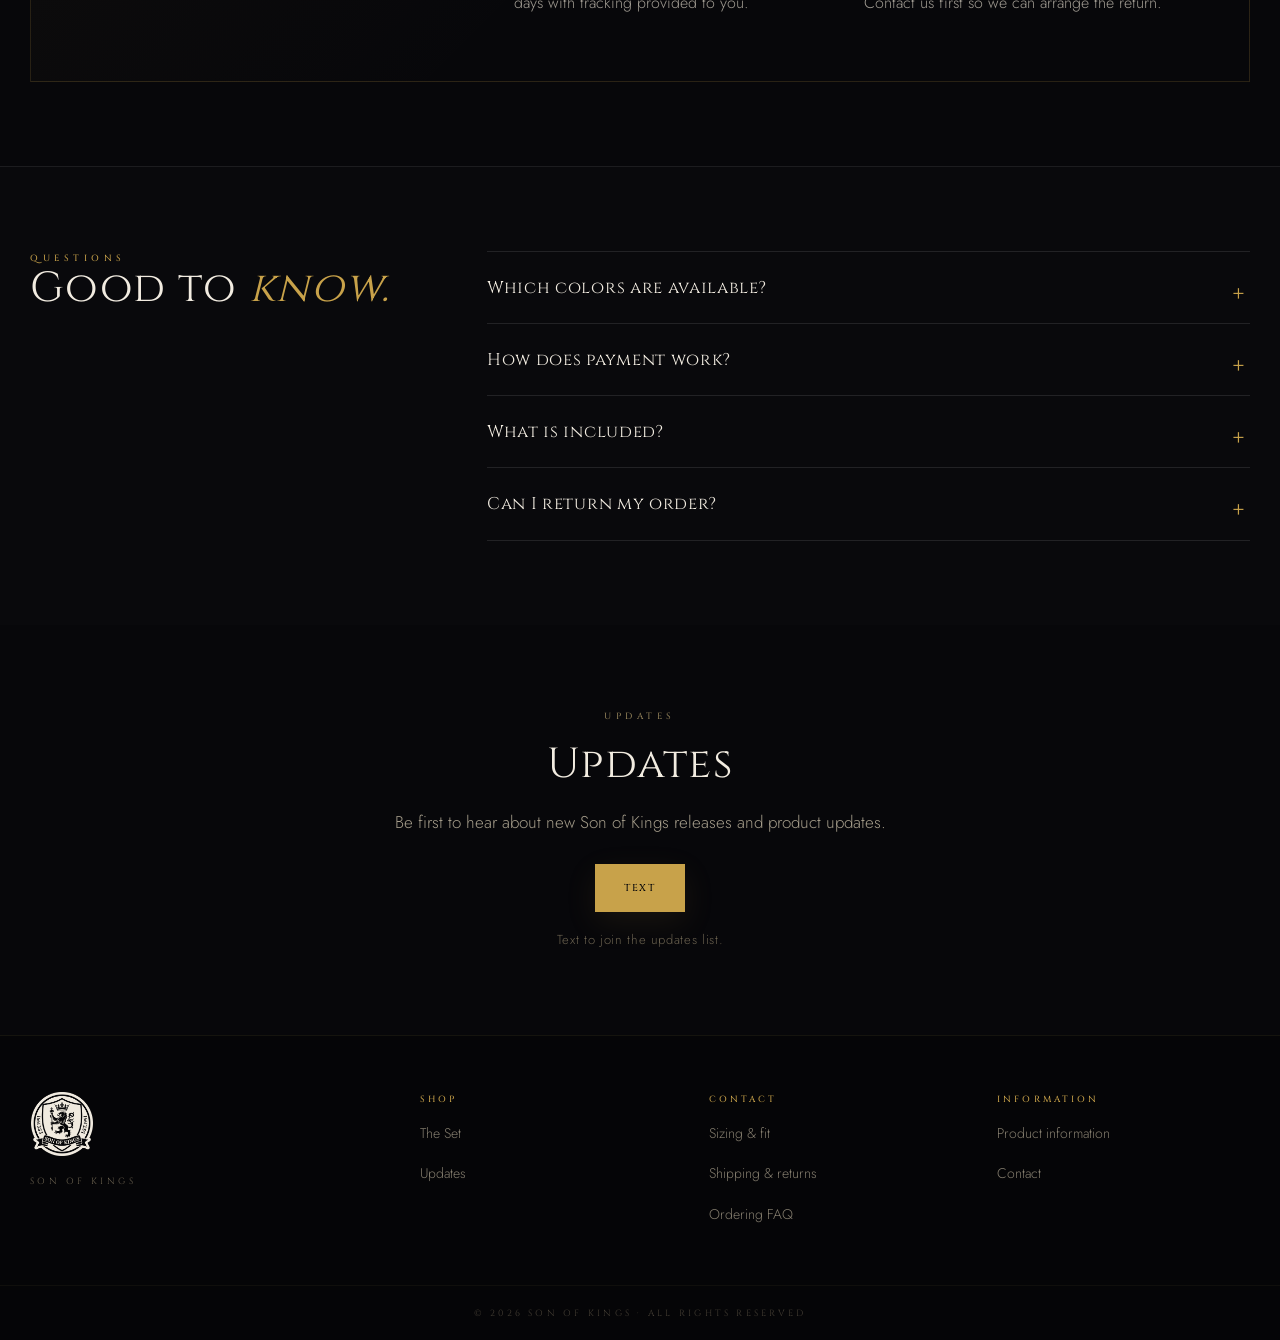
==== commit 9ff4a6b9: "Update storefront copy for live Stripe Checkout" ====
--- a/index.html
+++ b/index.html
@@ -214,7 +214,7 @@
         </div>
 
         <ul class="terms" id="terms">
-          <li><b>I</b><span>Availability is confirmed before payment.</span></li>
+          <li><b>I</b><span>Secure payment is processed by Stripe.</span></li>
           <li><b>II</b><span>Orders ship tracked within two business days.</span></li>
           <li><b>III</b><span>Thirty-day returns on unworn items.</span></li>
         </ul>
@@ -314,8 +314,8 @@
         <h2 class="h2" id="service-title">Clear from bag<br><em>to delivery.</em></h2>
       </div>
       <div class="service__grid">
-        <article><span>01</span><h3>Order request</h3><p>Add your size to the bag and send the prepared order request by email or text. No payment is taken on this website.</p></article>
-        <article><span>02</span><h3>Confirmation</h3><p>We confirm the size is available, answer any questions, and send payment instructions directly.</p></article>
+        <article><span>01</span><h3>Order request</h3><p>Choose your size, add the set to your bag, then continue to secure Stripe Checkout.</p></article>
+        <article><span>02</span><h3>Confirmation</h3><p>Stripe securely collects payment and your U.S. shipping details. Your order is confirmed after successful payment.</p></article>
         <article><span>03</span><h3>Tracked delivery</h3><p>Confirmed orders dispatch within two business days with tracking provided to you.</p></article>
         <article><span>04</span><h3>Returns</h3><p>Unworn items may be returned within 30 days. Contact us first so we can arrange the return.</p></article>
       </div>
@@ -327,7 +327,7 @@
       <div><p class="eyebrow eyebrow--gold">Questions</p><h2 class="h2" id="faq-title">Good to <em>know.</em></h2></div>
       <div class="faq__list">
         <details><summary>Is Black the only edition for sale?</summary><p>Yes. Black is the only released edition currently available to order. The other colors shown are previews of possible future releases.</p></details>
-        <details><summary>How does payment work?</summary><p>The website prepares an order request. We confirm availability and provide payment instructions directly; the website does not collect card details.</p></details>
+        <details><summary>How does payment work?</summary><p>Payment is completed securely through Stripe Checkout. Son of Kings does not collect or store your card details.</p></details>
         <details><summary>What is included?</summary><p>One Black Edition hoodie and one matching pair of trousers. They are sold together as a set.</p></details>
         <details><summary>Can I return my order?</summary><p>Yes. Unworn items can be returned within 30 days. Contact us before sending anything back.</p></details>
       </div>
@@ -384,8 +384,8 @@
     <div class="bag__body" id="bag-body"></div>
     <div class="bag__foot">
       <p class="bag__total"><span>Subtotal</span><span id="bag-total">$0.00</span></p>
-      <p class="bag__note">Send a request first. We confirm availability and payment details directly—no payment is taken here.</p>
-      <button class="btn btn--gold btn--block" id="checkout" type="button">Email order request</button>
+      <p class="bag__note">Secure checkout powered by Stripe. Shipping address and payment details are collected at checkout.</p>
+      <button class="btn btn--gold btn--block" id="checkout" type="button">Secure checkout</button>
       <a class="btn btn--ghost btn--block" id="checkout-sms" href="#">Text order request</a>
     </div>
   </aside>
--- a/assets/css/site.css
+++ b/assets/css/site.css
@@ -574,6 +574,52 @@
   opacity: .12;
   filter: saturate(0);
   transform: translateY(-6%);
+}
+.hero__video {
+  position: absolute;
+  inset: 0;
+  width: 100%;
+  height: 100%;
+  object-fit: cover;
+  object-position: center;
+}
+.hero__video::-webkit-media-controls-start-playback-button,
+.hero__video::-webkit-media-controls { display: none !important; -webkit-appearance: none; }
+.hero__video-play {
+  position: absolute;
+  right: 24px;
+  bottom: 24px;
+  z-index: 3;
+  display: none;
+  align-items: center;
+  gap: 8px;
+  min-height: 44px;
+  padding: 9px 15px;
+  border: 1px solid rgba(207, 168, 77, .42);
+  background: rgba(7, 7, 10, .78);
+  color: var(--gold-lit);
+  -webkit-backdrop-filter: blur(10px);
+  backdrop-filter: blur(10px);
+  font-family: var(--display);
+  font-size: 9px;
+  font-weight: 600;
+  letter-spacing: .18em;
+  text-transform: uppercase;
+  cursor: pointer;
+  transition: color .2s var(--ease), border-color .2s var(--ease), background .2s var(--ease);
+}
+.hero__video-play:hover {
+  color: var(--ink);
+  border-color: var(--gold);
+  background: var(--gold);
+}
+.hero__video-play.is-playing { display: none !important; }
+@media (max-width: 699px) {
+  .hero__video-play {
+    top: 18px;
+    right: 18px;
+    bottom: auto;
+  }
 }
 .hero__scrim {
   position: absolute;
